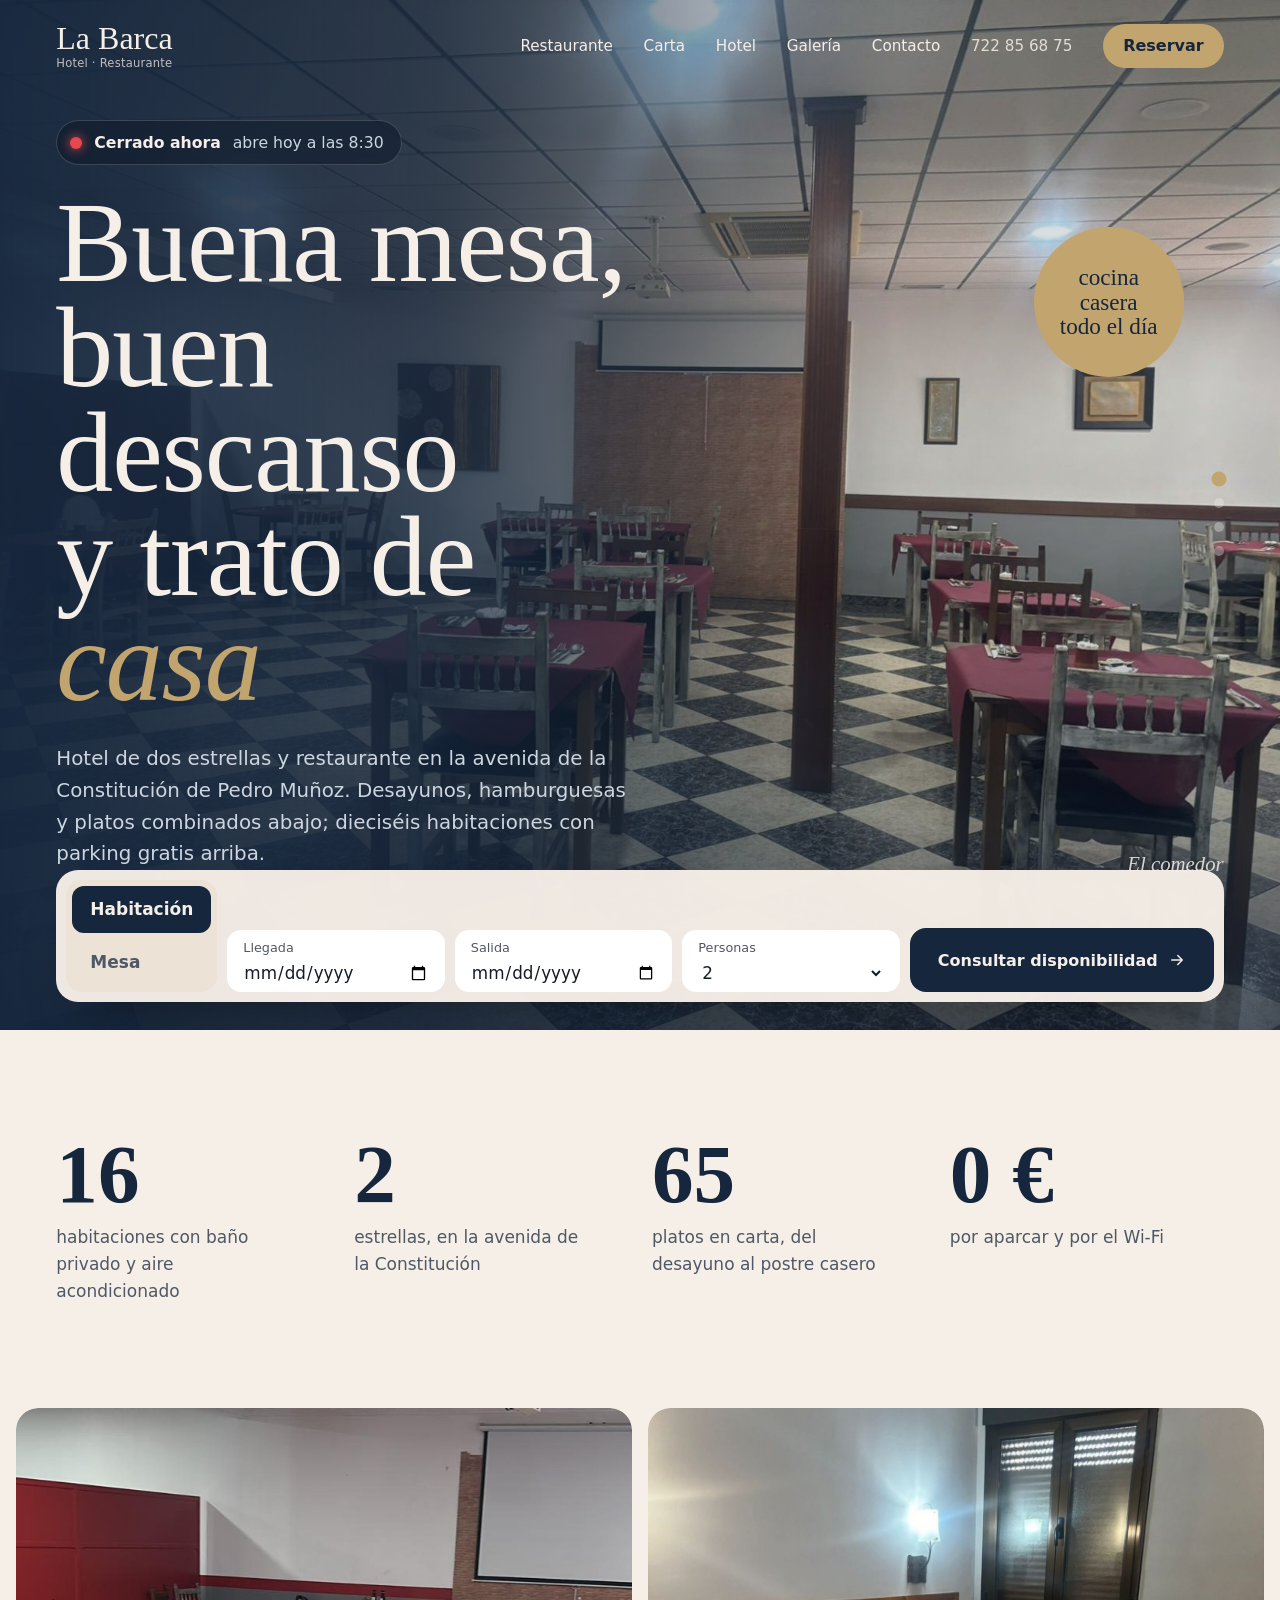
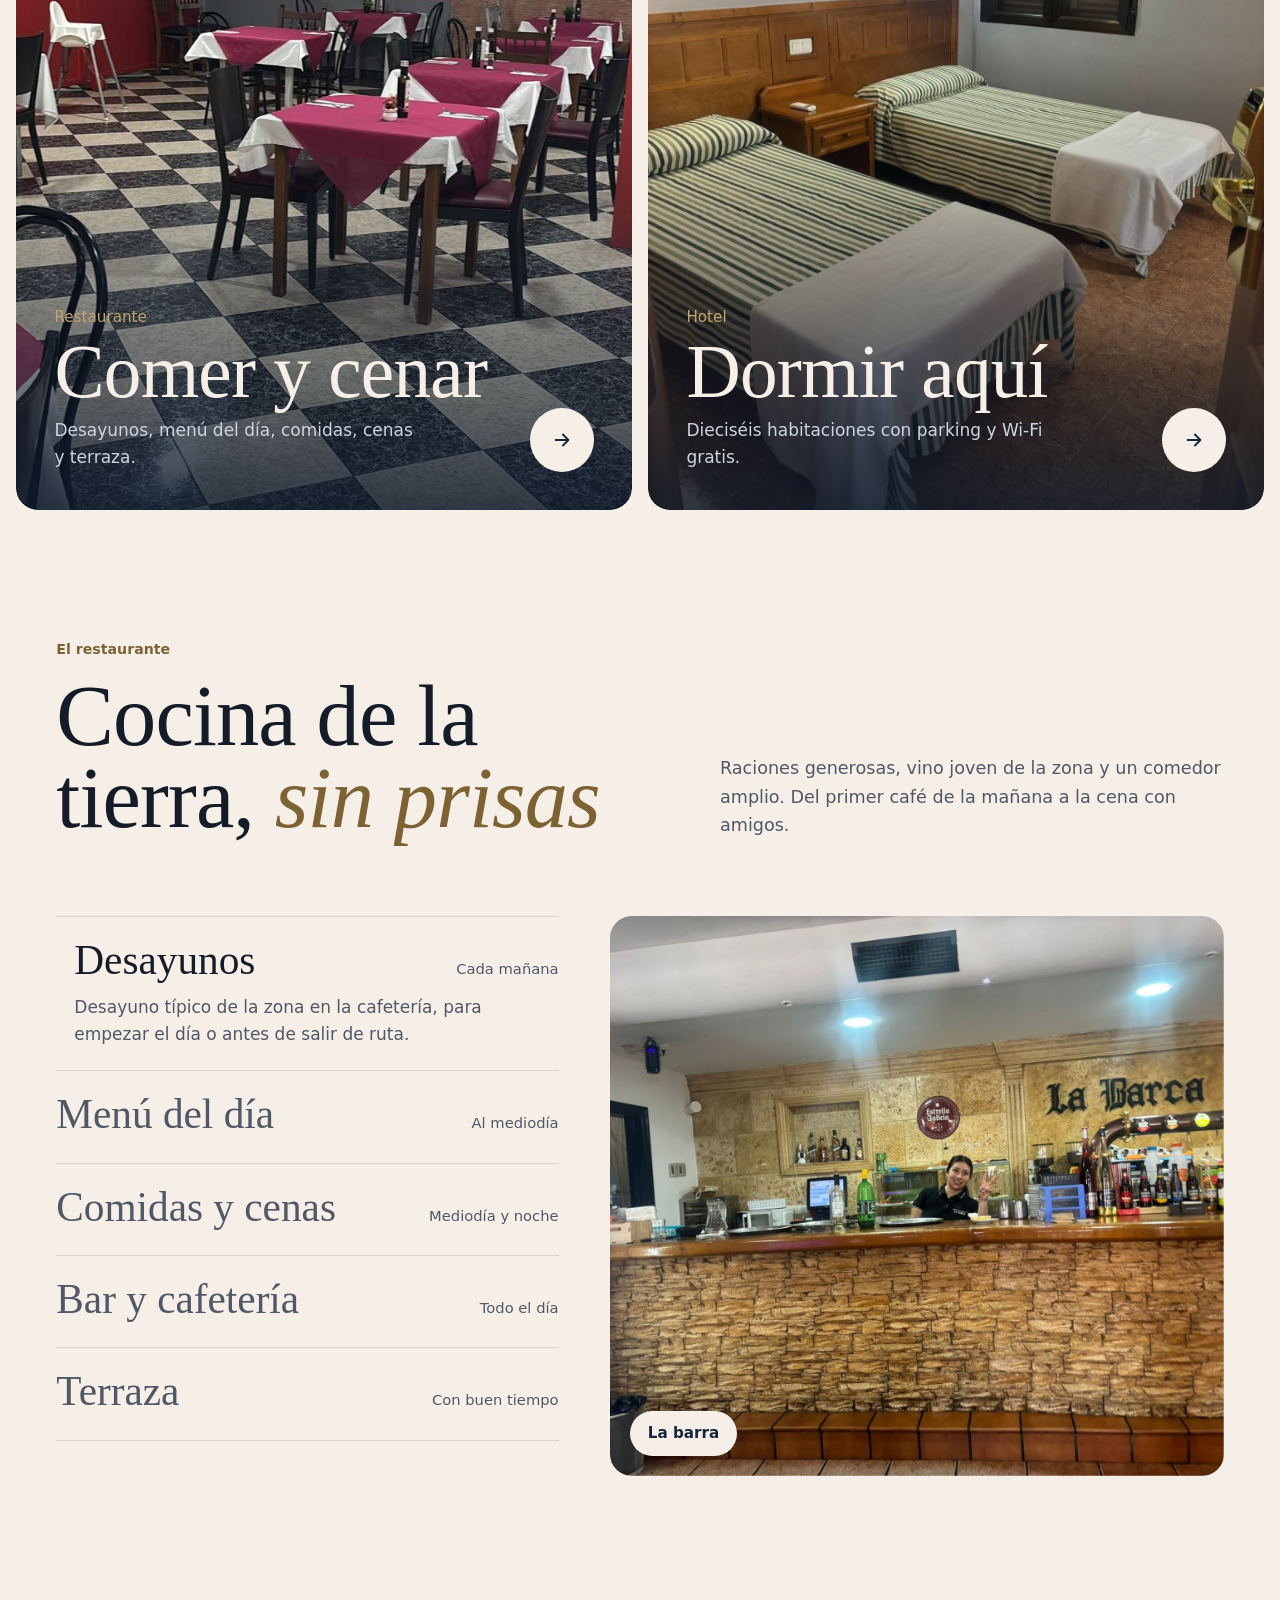
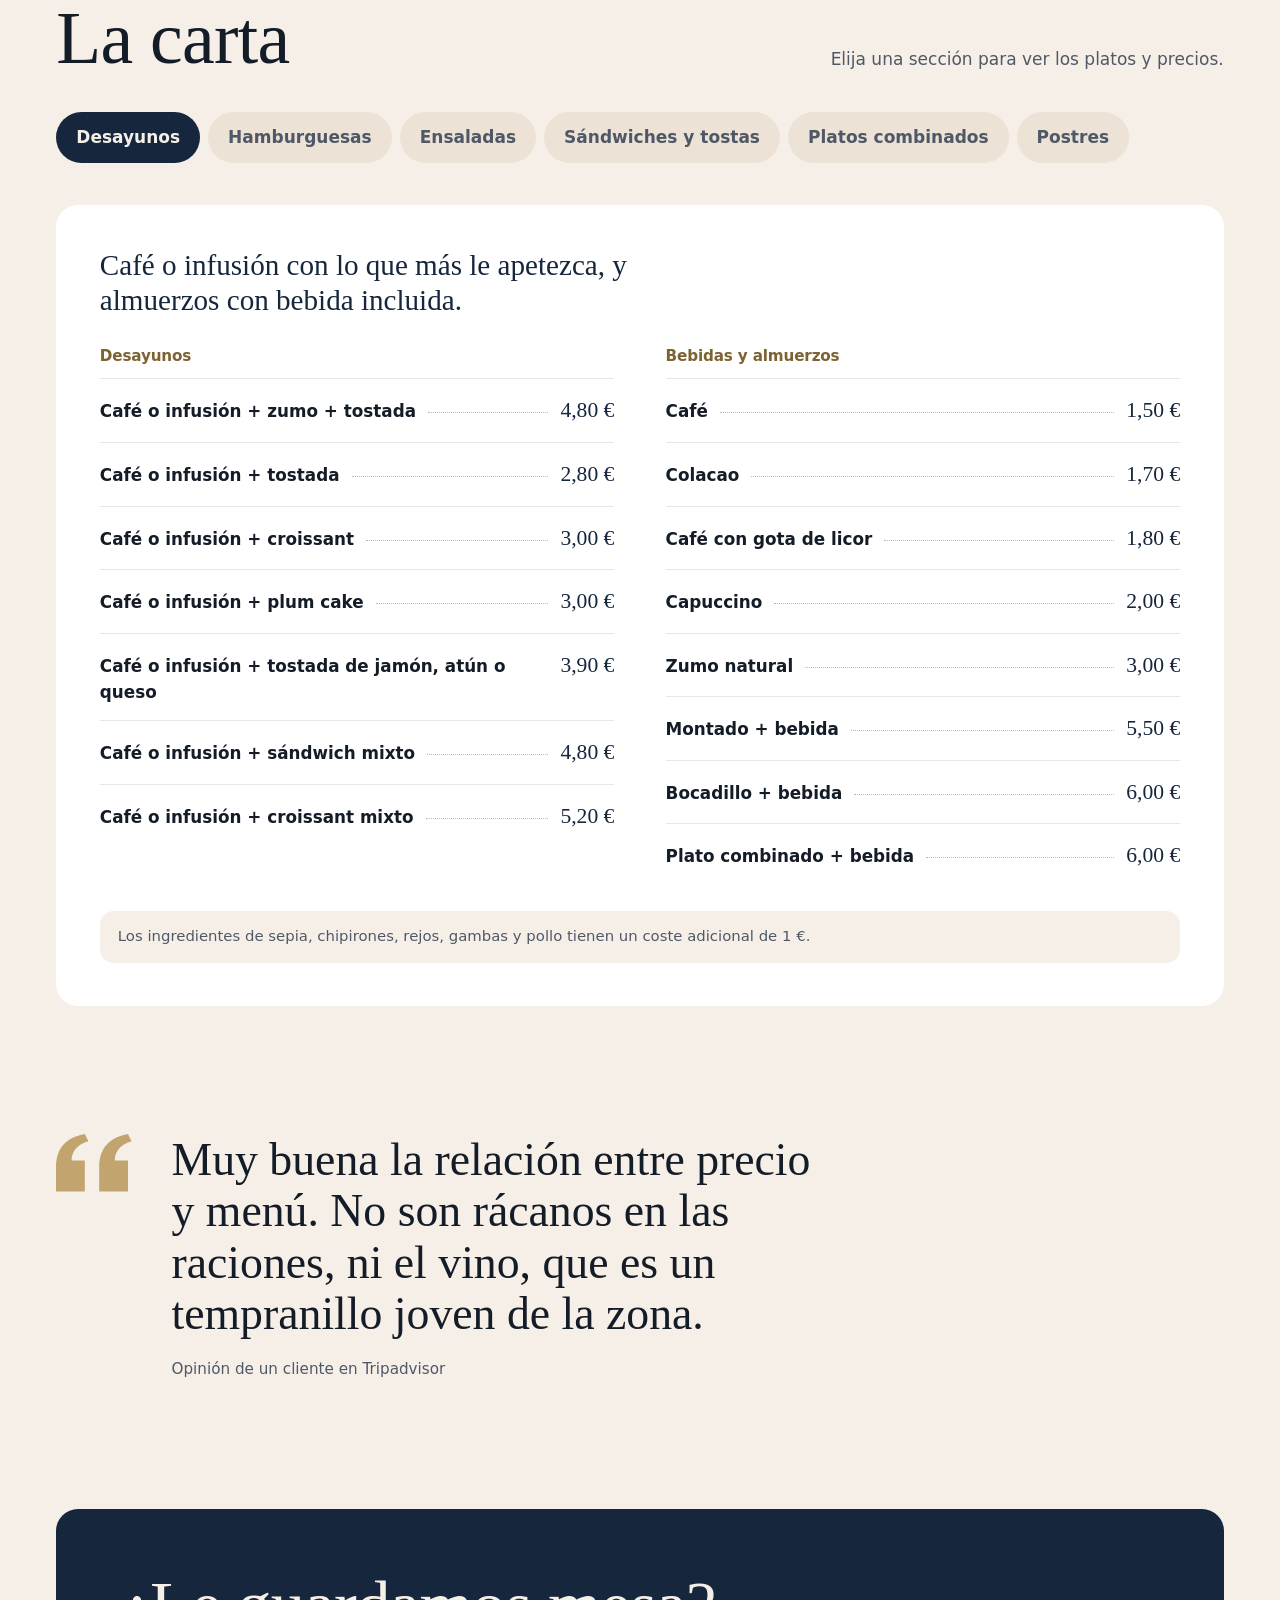
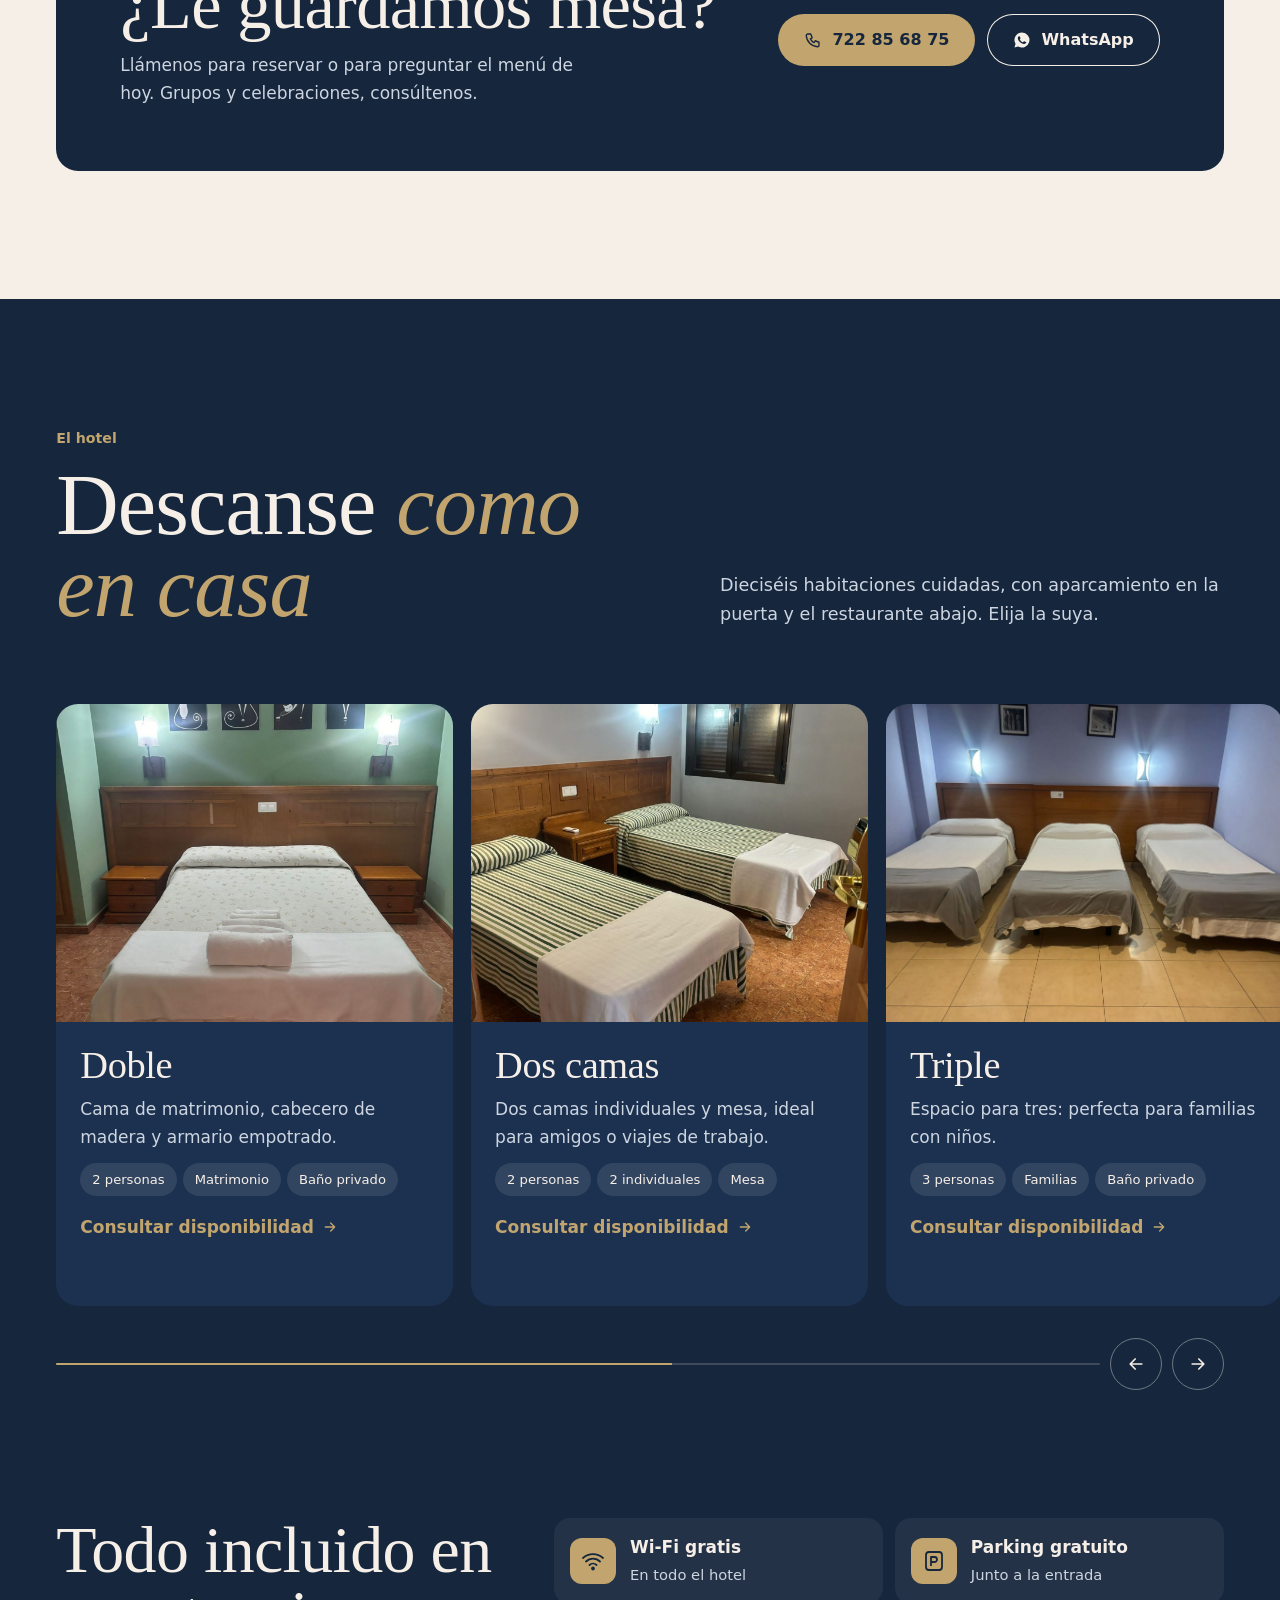
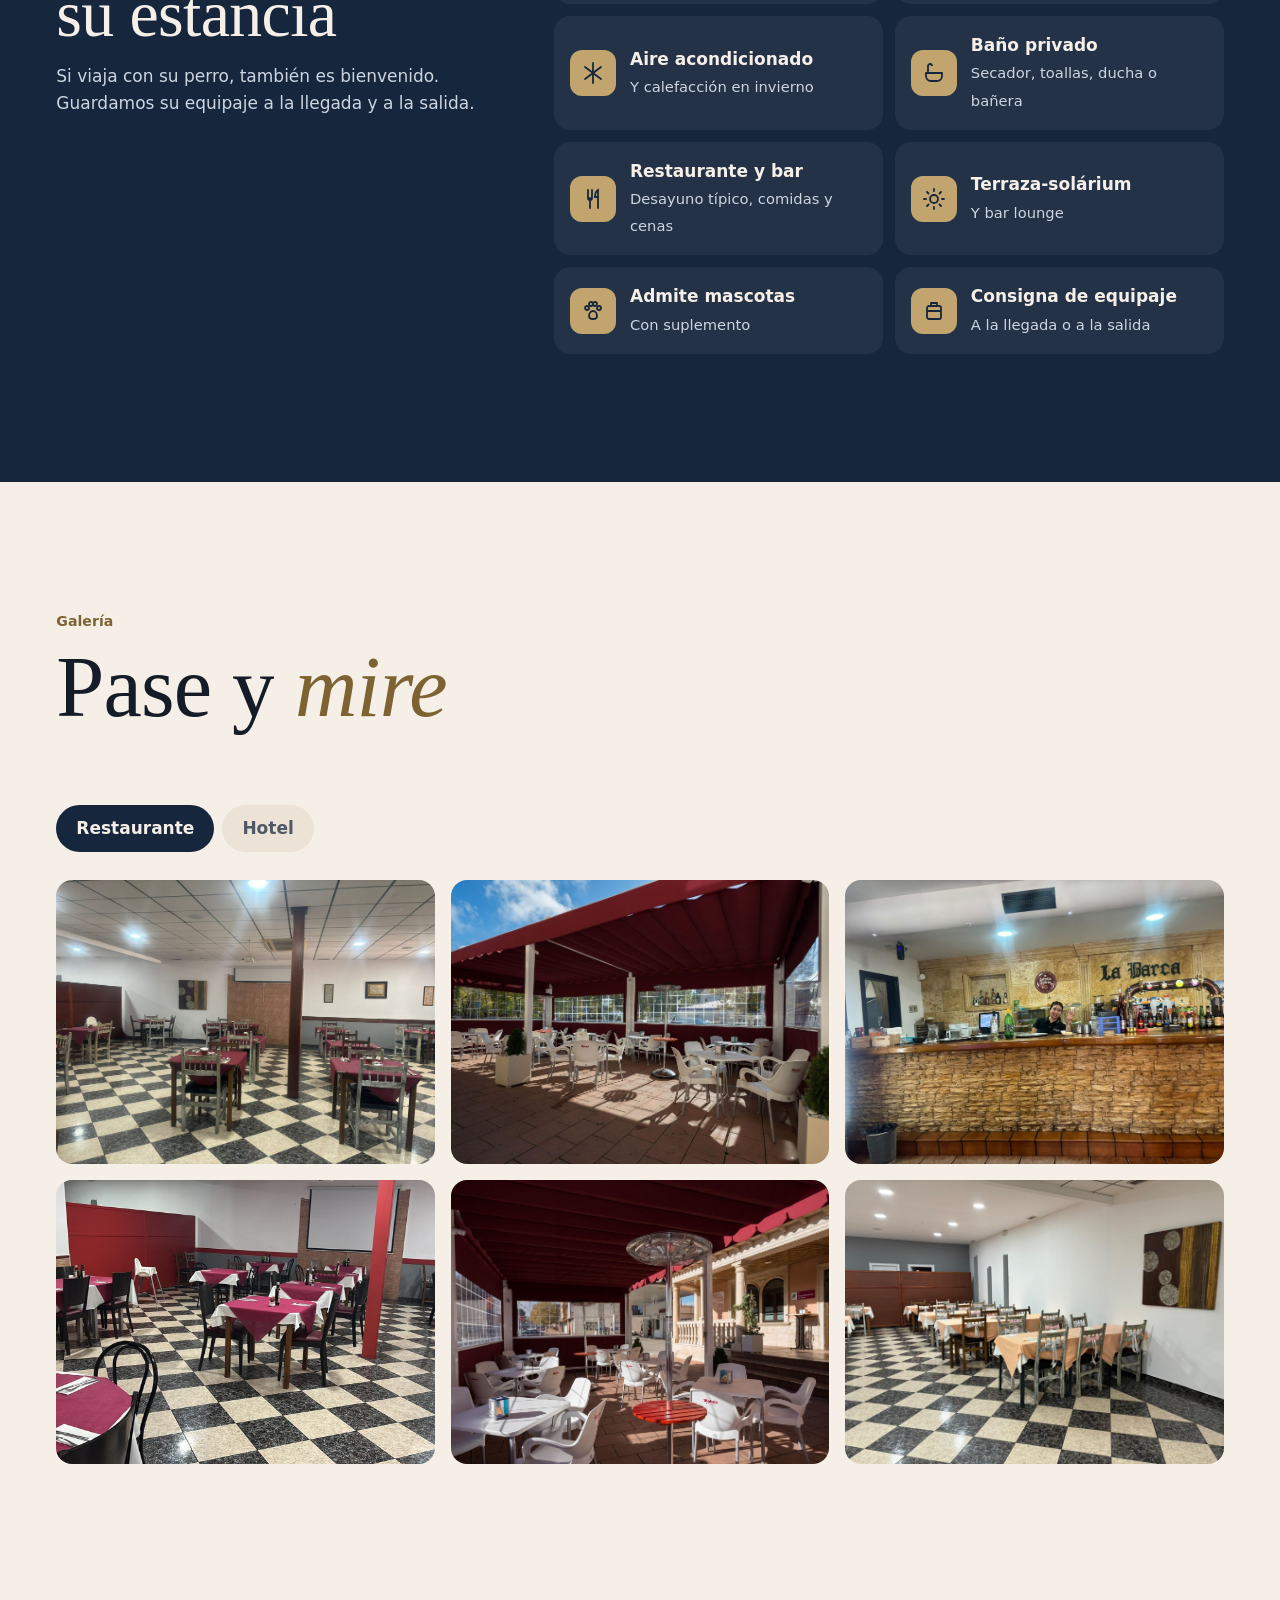
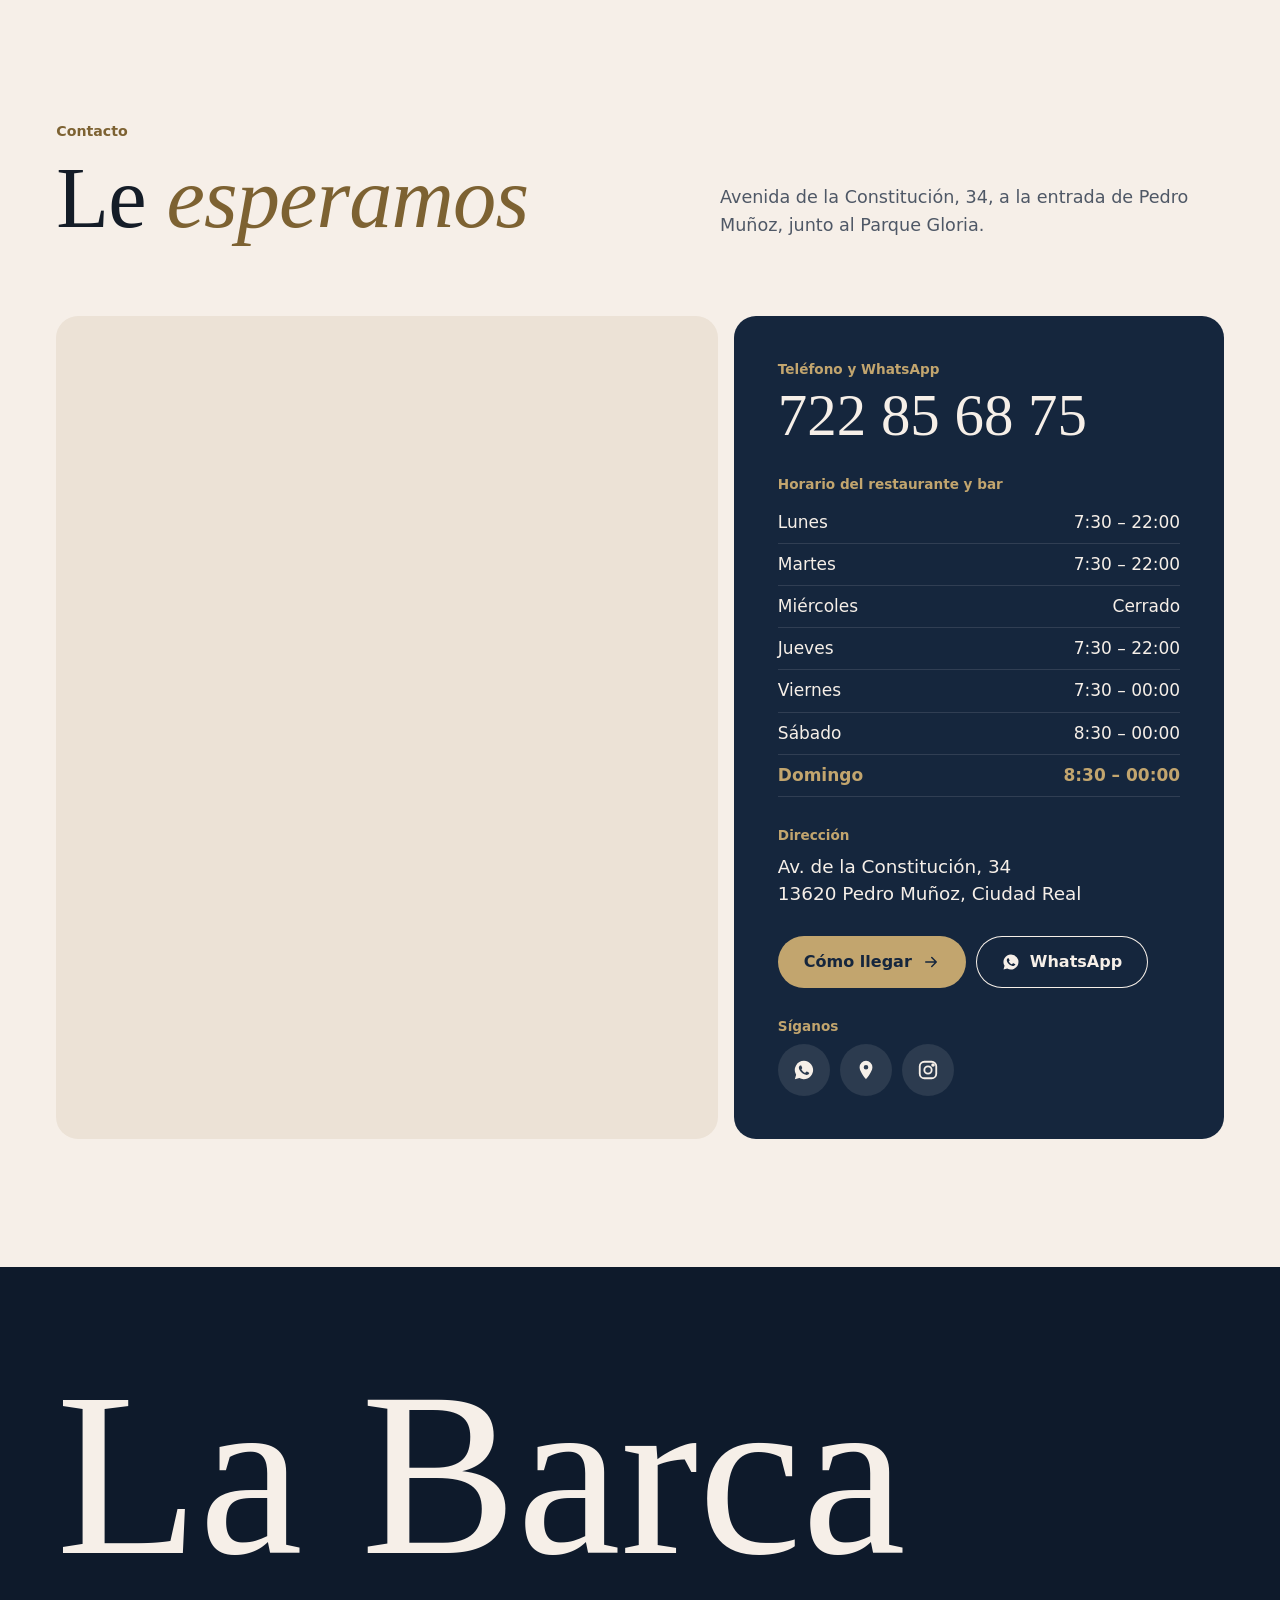
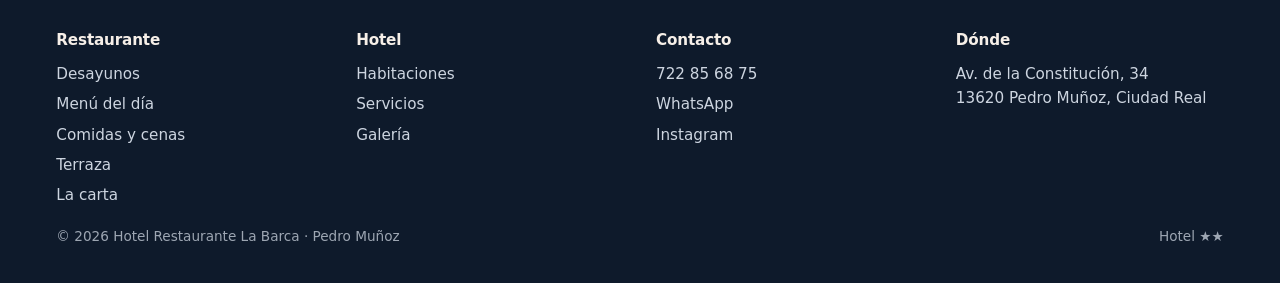
==== index.html @ b8b72cbe "Hotel de dos estrellas Co-Authored-By: Claude Opus 5.5 <noreply@anthropic.com>" ====
<!doctype html>
<html lang="es">
<head>
<meta charset="utf-8">
<meta http-equiv="Content-Security-Policy" content="default-src 'none'; script-src 'sha256-GpmGXnRBhgHP/FflWWp5CrtzCqal3IR1aZG9fvWeKHA='; style-src 'self' 'unsafe-inline' https://fonts.googleapis.com; font-src https://fonts.gstatic.com; img-src 'self' data:; frame-src https://maps.google.com https://www.google.com; connect-src 'none'; manifest-src 'self'; base-uri 'none'; form-action 'none'; object-src 'none'; upgrade-insecure-requests">
<meta name="referrer" content="strict-origin-when-cross-origin">
<meta name="viewport" content="width=device-width, initial-scale=1">
<title>Hotel Restaurante La Barca · Pedro Muñoz</title>
<meta name="description" content="Hotel de dos estrellas y restaurante en Pedro Muñoz (Ciudad Real). Desayunos, hamburguesas, ensaladas, tostas, platos combinados, postres caseros y dieciséis habitaciones con parking gratuito.">
<meta name="theme-color" content="#15263d">
<link rel="preconnect" href="https://fonts.googleapis.com">
<link rel="preconnect" href="https://fonts.gstatic.com" crossorigin>
<link href="https://fonts.googleapis.com/css2?family=Instrument+Serif:ital@0;1&family=Inter:wght@400;500;600&family=UnifrakturMaguntia&display=swap" rel="stylesheet">
<style>
/* ===================================================================
   LA BARCA · Hotel Restaurante
   Azul noche, dorado viejo y arena. Serif editorial + Inter.
   =================================================================== */
:root {
  --lagoon: #15263d;
  --lagoon-2: #1c3150;
  --lagoon-3: #284469;
  --deep: #0e1a2b;
  --flamingo: #c2a56e;
  --flamingo-d: #ad8f57;
  --rose-ink: #7d6232;
  --sand: #f6efe8;
  --sand-2: #ece2d6;
  --ink: #141c27;
  --soft: #4f5866;
  --mist: #cdd5e0;
  --serif: "Instrument Serif", Georgia, serif;
  --sans: "Inter", system-ui, sans-serif;
  --goth: "UnifrakturMaguntia", serif;
  --m: clamp(18px, 4.4vw, 72px);
  --gap: clamp(96px, 10vw, 150px);
  --r: 22px;
  --ease: cubic-bezier(0.23, 1, 0.32, 1);
  --ease-io: cubic-bezier(0.77, 0, 0.175, 1);
}
*, *::before, *::after { box-sizing: border-box; }
html { -webkit-text-size-adjust: 100%; scroll-behavior: smooth; }
@media (prefers-reduced-motion: reduce) { html { scroll-behavior: auto; } }
body { margin: 0; background: var(--sand); color: var(--ink); font-family: var(--sans); font-size: clamp(1rem, .96rem + .2vw, 1.0625rem); line-height: 1.6; -webkit-font-smoothing: antialiased; overflow-x: hidden; }
img, iframe, svg { display: block; max-width: 100%; }
a { color: inherit; }
p { margin: 0; }
h1, h2, h3, h4 { margin: 0; font-weight: 400; font-family: var(--serif); letter-spacing: -.01em; }
button { font: inherit; }
:focus-visible { outline: 2px solid var(--flamingo-d); outline-offset: 3px; }
::selection { background: var(--flamingo); color: var(--lagoon); }
.w { padding-inline: var(--m); max-width: 1440px; margin-inline: auto; }
.sr { position: absolute; width: 1px; height: 1px; overflow: hidden; clip: rect(0 0 0 0); white-space: nowrap; }

/* botones */
.btn { display: inline-flex; align-items: center; justify-content: center; gap: 10px; min-height: 52px; padding: 0 26px; border-radius: 999px; border: 0; background: var(--flamingo); color: var(--lagoon); font-weight: 600; font-size: 1rem; text-decoration: none; cursor: pointer; transition: transform 160ms var(--ease), background-color 220ms ease, color 220ms ease, box-shadow 220ms ease; }
.btn:active { transform: scale(.97); }
.btn svg { width: 18px; height: 18px; transition: transform 300ms var(--ease); }
.btn--dark { background: var(--lagoon); color: var(--sand); }
.btn--ghost { background: transparent; color: inherit; box-shadow: inset 0 0 0 1px currentColor; }
@media (hover: hover) and (pointer: fine) {
  .btn:hover { background: var(--flamingo-d); }
  .btn:hover svg { transform: translateX(3px); }
  .btn--dark:hover { background: var(--lagoon-3); }
  .btn--ghost:hover { background: rgba(255,255,255,.1); }
  .light .btn--ghost:hover { background: rgba(21,38,61,.06); }
}

/* ---------- cabecera ---------- */
.bar { position: fixed; inset: 0 0 auto 0; z-index: 50; color: var(--sand); transition: background-color 400ms ease, padding 400ms var(--ease), box-shadow 400ms ease; padding-block: 22px; }
.bar .w { display: flex; align-items: center; justify-content: space-between; gap: 20px; max-width: none; }
.bar.solid { background: rgba(21,38,61,.93); -webkit-backdrop-filter: blur(14px); backdrop-filter: blur(14px); padding-block: 12px; }
.logo { display: flex; flex-direction: column; text-decoration: none; line-height: 1; }
.logo b { font-family: var(--goth); font-weight: 400; font-size: 2rem; }
.logo span { font-size: .72rem; letter-spacing: .02em; opacity: .75; margin-top: 4px; }
.nav { display: flex; align-items: center; gap: clamp(18px, 2.4vw, 36px); font-size: .95rem; }
.nav a:not(.btn) { text-decoration: none; position: relative; padding-block: 6px; }
.nav a:not(.btn)::after { content: ""; position: absolute; left: 0; right: 0; bottom: 0; height: 1px; background: currentColor; transform: scaleX(0); transform-origin: right; transition: transform 400ms var(--ease); }
@media (hover: hover) and (pointer: fine) { .nav a:not(.btn):hover::after { transform: scaleX(1); transform-origin: left; } }
.nav .tel { opacity: .85; }
.bar .btn { min-height: 44px; padding: 0 20px; }
.burger { display: none; width: 46px; height: 46px; border-radius: 50%; border: 0; background: rgba(255,255,255,.12); color: inherit; cursor: pointer; place-items: center; }
.burger svg { width: 20px; height: 20px; }

/* ---------- portada ---------- */
.hero { position: relative; min-height: 100svh; display: grid; grid-template-rows: 1fr auto; color: var(--sand); background: var(--lagoon); overflow: hidden; }
.slides { position: absolute; inset: 0; }
.slides img { position: absolute; inset: 0; width: 100%; height: 100%; object-fit: cover; opacity: 0; transform: scale(1.12); transition: opacity 1600ms ease, transform 9000ms linear; }
.slides img.on { opacity: 1; transform: scale(1); }
.hero::before { content: ""; position: absolute; inset: 0; z-index: 1; background: linear-gradient(90deg, rgba(21,38,61,.96) 0%, rgba(21,38,61,.78) 34%, rgba(21,38,61,.15) 70%), linear-gradient(0deg, rgba(14,26,43,.7), transparent 40%); }
.hero__in { position: relative; z-index: 2; align-self: center; padding-top: 120px; width: 100%; }
.hero h1 { font-size: clamp(3.4rem, 1.2rem + 7.4vw, 9.6rem); line-height: .92; max-width: 11ch; }
.hero h1 .ln { display: block; overflow: hidden; padding-bottom: .08em; margin-bottom: -.08em; }
.hero h1 .ln > span { display: block; }
.hero h1 em { color: var(--flamingo); }
.hero__sub { margin-top: 28px; max-width: 46ch; color: var(--mist); font-size: clamp(1.05rem, 1rem + .3vw, 1.25rem); }
.hero__dots { position: absolute; z-index: 2; right: var(--m); top: 50%; transform: translateY(-50%); display: grid; gap: 14px; }
.hero__dots button { width: 10px; height: 10px; border-radius: 50%; border: 0; padding: 0; background: rgba(246,239,232,.35); cursor: pointer; transition: transform 300ms var(--ease), background-color 300ms; }
.hero__dots button[aria-current="true"] { background: var(--flamingo); transform: scale(1.5); }
.hero__cap { position: absolute; z-index: 2; right: var(--m); bottom: 150px; font-family: var(--serif); font-style: italic; font-size: 1.3rem; color: var(--sand); opacity: .85; }
.badge { position: absolute; z-index: 3; right: calc(var(--m) + 40px); top: 22%; width: 150px; height: 150px; border-radius: 50%; background: var(--flamingo); color: var(--lagoon); display: grid; place-items: center; text-align: center; font-family: var(--serif); font-size: 1.45rem; line-height: 1.05; animation: spinslow 30s linear infinite; }
.badge span { animation: spinslow 30s linear infinite reverse; display: block; }
@keyframes spinslow { to { transform: rotate(360deg); } }

/* reserva rápida */
.quick { position: relative; z-index: 3; margin: 0 var(--m) 28px; background: rgba(246,239,232,.97); color: var(--ink); border-radius: var(--r); padding: 10px; display: grid; grid-template-columns: auto 1fr; gap: 10px; align-items: stretch; box-shadow: 0 30px 60px -30px rgba(0,0,0,.45); }
.quick__tabs { display: flex; flex-direction: column; gap: 6px; background: var(--sand-2); border-radius: 16px; padding: 6px; }
.quick__tabs button { border: 0; background: transparent; border-radius: 12px; padding: 10px 18px; cursor: pointer; font-weight: 600; color: var(--soft); text-align: left; transition: background-color 220ms, color 220ms; }
.quick__tabs button[aria-selected="true"] { background: var(--lagoon); color: var(--sand); }
.quick form { display: grid; grid-template-columns: repeat(3, 1fr) auto; gap: 10px; align-items: end; }
.quick form[hidden] { display: none; }
.quick label { display: grid; gap: 4px; padding: 8px 16px; border-radius: 14px; background: #fff; font-size: .8rem; color: var(--soft); font-weight: 500; }
.quick input, .quick select { border: 0; padding: 0; font: 500 1.05rem var(--sans); color: var(--ink); background: transparent; outline: none; min-width: 0; }
.quick .btn { min-height: 64px; border-radius: 16px; background: var(--lagoon); color: var(--sand); padding: 0 28px; }
@media (hover: hover) and (pointer: fine) { .quick .btn:hover { background: var(--lagoon-3); } }

/* ---------- aviso abierto / cerrado ---------- */
.status { display: inline-flex; align-items: center; gap: 12px; margin-bottom: 26px; padding: 10px 18px 10px 14px; border-radius: 999px; background: rgba(14,26,43,.55); -webkit-backdrop-filter: blur(10px); backdrop-filter: blur(10px); box-shadow: inset 0 0 0 1px rgba(246,239,232,.18); color: var(--sand); font-weight: 500; font-size: .98rem; text-decoration: none; transition: background-color 220ms ease; }
.status b { font-weight: 600; }
.status span.when { color: var(--mist); }
.light-dot { position: relative; width: 12px; height: 12px; border-radius: 50%; background: #9aa3ad; flex: none; }
.light-dot::after { content: ""; position: absolute; inset: -5px; border-radius: 50%; background: currentColor; opacity: 0; }
.status.open .light-dot { background: #2fbf71; color: #2fbf71; box-shadow: 0 0 10px 2px rgba(47,191,113,.65); }
.status.closed .light-dot { background: #e5484d; color: #e5484d; box-shadow: 0 0 10px 2px rgba(229,72,77,.6); }
.status.unknown .light-dot { background: #e2a336; color: #e2a336; box-shadow: 0 0 10px 2px rgba(226,163,54,.55); }
@media (prefers-reduced-motion: no-preference) { .status .light-dot::after { animation: ping 1.8s cubic-bezier(0,0,.2,1) infinite; } }
@keyframes ping { 0% { transform: scale(.6); opacity: .55; } 80%, 100% { transform: scale(1.9); opacity: 0; } }
@media (hover: hover) and (pointer: fine) { .status:hover { background: rgba(14,26,43,.75); } }
.hours { width: 100%; border-collapse: collapse; font-variant-numeric: tabular-nums; }
.hours th, .hours td { padding: 7px 0; text-align: left; font-weight: 400; border-bottom: 1px solid rgba(246,239,232,.12); }
.hours td { text-align: right; }
.hours tr.today th, .hours tr.today td { color: var(--flamingo); font-weight: 600; }

/* ---------- cifras ---------- */
.nums { padding-block: clamp(70px, 8vw, 110px); }
.nums .w { display: grid; grid-template-columns: repeat(4, 1fr); gap: 24px; }
.num b { display: block; font-family: var(--serif); font-size: clamp(3.4rem, 2rem + 4vw, 6rem); line-height: 1; color: var(--lagoon); }
.num span { display: block; margin-top: 8px; color: var(--soft); max-width: 22ch; }

/* ---------- dos puertas ---------- */
.doors { display: grid; grid-template-columns: 1fr 1fr; gap: 16px; padding-inline: 16px; }
.door { position: relative; min-height: 78vh; border-radius: var(--r); overflow: hidden; color: var(--sand); text-decoration: none; display: flex; align-items: flex-end; isolation: isolate; }
.door img { position: absolute; inset: 0; width: 100%; height: 100%; object-fit: cover; z-index: -2; transition: transform 1400ms var(--ease); }
.door::after { content: ""; position: absolute; inset: 0; z-index: -1; background: linear-gradient(0deg, rgba(14,26,43,.85), rgba(14,26,43,0) 60%); }
.door__txt { padding: clamp(24px, 3vw, 48px); width: 100%; display: flex; justify-content: space-between; align-items: end; gap: 20px; }
.door small { color: var(--flamingo); font-size: .95rem; font-weight: 500; }
.door h2 { font-size: clamp(3rem, 1.5rem + 4vw, 6rem); line-height: .95; margin-top: 6px; }
.door p { margin-top: 10px; color: var(--mist); max-width: 34ch; }
.door__go { flex: none; width: 64px; height: 64px; border-radius: 50%; background: var(--sand); color: var(--lagoon); display: grid; place-items: center; transition: transform 500ms var(--ease), background-color 300ms; }
.door__go svg { width: 22px; height: 22px; }
@media (hover: hover) and (pointer: fine) { .door:hover img { transform: scale(1.06); } .door:hover .door__go { transform: rotate(-45deg); background: var(--flamingo); } }

/* ---------- títulos de sección ---------- */
.head { display: grid; grid-template-columns: 1.1fr .9fr; gap: 48px; align-items: end; margin-bottom: clamp(48px, 6vw, 80px); }
.head small { display: block; color: var(--rose-ink); font-weight: 600; margin-bottom: 14px; }
.head h2 { font-size: clamp(3rem, 1.4rem + 5vw, 6.6rem); line-height: .95; }
.head h2 em { color: var(--rose-ink); }
.head p { color: var(--soft); max-width: 46ch; font-size: 1.1rem; }
.dark { background: var(--lagoon); color: var(--sand); }
.dark .head small, .dark .head h2 em { color: var(--flamingo); }
.dark .head p { color: var(--mist); }

/* ---------- RESTAURANTE ---------- */
.rest { padding-block: var(--gap); }
.svc-tabs { display: grid; grid-template-columns: .9fr 1.1fr; gap: clamp(28px, 4vw, 72px); align-items: stretch; }
.svc-list { display: grid; align-content: start; }
.svc-list button { all: unset; box-sizing: border-box; cursor: pointer; display: grid; grid-template-columns: 1fr auto; align-items: baseline; gap: 4px 20px; padding: 22px 0; border-top: 1px solid rgba(19,35,34,.14); transition: padding-left 400ms var(--ease); }
.svc-list button:last-child { border-bottom: 1px solid rgba(19,35,34,.14); }
.svc-list b { font-family: var(--serif); font-weight: 400; font-size: clamp(1.9rem, 1.3rem + 1.6vw, 2.9rem); line-height: 1.05; color: var(--soft); transition: color 300ms; }
.svc-list span { font-size: .92rem; color: var(--soft); }
.svc-list p { grid-column: 1 / -1; color: var(--soft); max-width: 44ch; max-height: 0; overflow: hidden; opacity: 0; transition: max-height 500ms var(--ease), opacity 400ms ease, margin 400ms var(--ease); }
.svc-list button[aria-selected="true"] { padding-left: 18px; }
.svc-list button[aria-selected="true"] b { color: var(--ink); }
.svc-list button[aria-selected="true"] p { max-height: 120px; opacity: 1; margin-top: 8px; }
.svc-list button:focus-visible { outline: 2px solid var(--flamingo-d); outline-offset: 4px; }
@media (hover: hover) and (pointer: fine) { .svc-list button:hover b { color: var(--ink); } }
.svc-view { position: relative; border-radius: var(--r); overflow: hidden; min-height: 560px; background: var(--sand-2); }
.svc-view img { position: absolute; inset: 0; width: 100%; height: 100%; object-fit: cover; clip-path: inset(0 0 0 100%); transform: scale(1.08); transition: clip-path 900ms var(--ease-io), transform 1400ms var(--ease); }
.svc-view img.on { clip-path: inset(0 0 0 0); transform: scale(1); z-index: 1; }
.svc-view img.was { clip-path: inset(0 0 0 0); z-index: 0; }
.svc-view .tag { position: absolute; left: 20px; bottom: 20px; z-index: 2; background: var(--sand); color: var(--lagoon); border-radius: 999px; padding: 10px 18px; font-weight: 600; font-size: .95rem; }

.quote { margin-top: var(--gap); display: grid; grid-template-columns: auto 1fr; gap: clamp(20px, 3vw, 48px); align-items: start; }
.quote svg { width: clamp(56px, 6vw, 88px); color: var(--flamingo); }
.quote blockquote { margin: 0; font-family: var(--serif); font-size: clamp(1.8rem, 1.1rem + 2.2vw, 3.4rem); line-height: 1.12; max-width: 28ch; }
.quote cite { display: block; margin-top: 18px; font-family: var(--sans); font-style: normal; color: var(--soft); font-size: .95rem; }

.rest-cta { margin-top: var(--gap); background: var(--lagoon); color: var(--sand); border-radius: var(--r); padding: clamp(32px, 5vw, 72px); display: grid; grid-template-columns: 1.2fr .8fr; gap: 32px; align-items: center; overflow: hidden; position: relative; }
.rest-cta h3 { font-size: clamp(2.6rem, 1.4rem + 3.6vw, 5.2rem); line-height: .95; }
.rest-cta p { margin-top: 14px; max-width: 42ch; color: var(--mist); }
.rest-cta .btns { display: flex; flex-wrap: wrap; gap: 12px; justify-content: flex-end; }

/* ---------- la carta ---------- */
.menu { margin-top: var(--gap); }
.menu__head { display: flex; justify-content: space-between; align-items: end; gap: 24px; flex-wrap: wrap; margin-bottom: 26px; }
.menu__head h3 { font-size: clamp(2.8rem, 1.4rem + 4vw, 5.6rem); line-height: .95; }
.menu__head p { color: var(--soft); }
.mtabs { display: flex; gap: 8px; flex-wrap: wrap; margin-bottom: 30px; position: sticky; top: 64px; z-index: 5; background: var(--sand); padding-block: 12px; }
.mtabs button { border: 0; border-radius: 999px; padding: 12px 20px; background: var(--sand-2); color: var(--soft); font-weight: 600; cursor: pointer; transition: background-color 220ms, color 220ms, transform 160ms var(--ease); }
.mtabs button:active { transform: scale(.96); }
.mtabs button[aria-selected="true"] { background: var(--lagoon); color: var(--sand); }
@media (hover: hover) and (pointer: fine) { .mtabs button[aria-selected="false"]:hover { background: var(--flamingo); color: var(--lagoon); } }
.mpanel { background: #fff; border-radius: var(--r); padding: clamp(24px, 3.4vw, 52px); }
.mintro { font-family: var(--serif); font-size: clamp(1.4rem, 1.1rem + .9vw, 2rem); line-height: 1.2; color: var(--lagoon); max-width: 40ch; margin-bottom: 26px; }
.mgrid { display: grid; grid-template-columns: 1fr 1fr; gap: clamp(28px, 4vw, 72px); align-items: start; }
.mgrp h4 { font-family: var(--sans); font-weight: 600; font-size: .95rem; color: var(--rose-ink); margin-bottom: 10px; }
.mgrp ul { list-style: none; margin: 0; padding: 0; }
.mi { padding: 14px 0; border-top: 1px solid rgba(20,28,39,.1); }
.mi__l { display: flex; align-items: baseline; gap: 12px; }
.mi__n { flex: 1; display: flex; align-items: baseline; gap: 12px; font-weight: 600; font-size: 1.05rem; }
.mi__n::after { content: ""; flex: 1; border-bottom: 1px dotted rgba(20,28,39,.3); transform: translateY(-4px); }
.mi__p { font-family: var(--serif); font-size: 1.35rem; color: var(--lagoon); white-space: nowrap; }
.mi p { margin-top: 3px; color: var(--soft); font-size: .93rem; max-width: 52ch; }
.mnote { margin-top: 24px; padding: 14px 18px; border-radius: 14px; background: var(--sand); color: var(--soft); font-size: .93rem; }
@media (prefers-reduced-motion: no-preference) {
  .js .mpanel.show .mi { animation: miIn 520ms var(--ease) both; animation-delay: calc(var(--d, 0) * 28ms); }
  @keyframes miIn { from { opacity: 0; transform: translateY(10px); } }
}
@media (max-width: 760px) {
  .mgrid { grid-template-columns: 1fr; }
  .mtabs { flex-wrap: nowrap; overflow-x: auto; margin-inline: calc(var(--m) * -1); padding-inline: var(--m); scrollbar-width: none; top: 70px; }
  .mtabs button { flex: none; }
}

/* ---------- HOTEL ---------- */
.hotel { padding-block: var(--gap); }
.rooms { position: relative; }
.rooms__track { display: flex; gap: 18px; overflow-x: auto; scroll-snap-type: x mandatory; scrollbar-width: none; padding-inline: var(--m); scroll-padding-inline: var(--m); padding-bottom: 6px; cursor: grab; }
.rooms__track::-webkit-scrollbar { display: none; }
.rooms__track.drag { cursor: grabbing; scroll-snap-type: none; }
.room { flex: 0 0 clamp(290px, 31vw, 450px); scroll-snap-align: start; background: var(--lagoon-2); border-radius: var(--r); overflow: hidden; display: flex; flex-direction: column; transition: transform 500ms var(--ease); }
.room__pic { aspect-ratio: 4/3.2; overflow: hidden; }
.room__pic img { width: 100%; height: 100%; object-fit: cover; pointer-events: none; transition: transform 1200ms var(--ease); }
@media (hover: hover) and (pointer: fine) { .room:hover { transform: translateY(-6px); } .room:hover .room__pic img { transform: scale(1.06); } }
.room__txt { padding: 24px 24px 26px; display: grid; gap: 12px; flex: 1; align-content: start; }
.room__txt h3 { font-size: 2.4rem; line-height: 1; }
.room__txt p { color: var(--mist); }
.chips { display: flex; flex-wrap: wrap; gap: 6px; }
.chips span { font-size: .82rem; padding: 6px 12px; border-radius: 999px; background: rgba(246,239,232,.1); color: var(--sand); }
.room__txt a { margin-top: 6px; justify-self: start; color: var(--flamingo); font-weight: 600; text-decoration: none; display: inline-flex; gap: 8px; align-items: center; }
.room__txt a svg { width: 16px; height: 16px; transition: transform 300ms var(--ease); }
@media (hover: hover) and (pointer: fine) { .room__txt a:hover svg { transform: translateX(4px); } }
.rooms__nav { display: flex; gap: 10px; justify-content: space-between; align-items: center; margin-top: 26px; }
.rooms__bar { flex: 1; height: 2px; background: rgba(246,239,232,.18); border-radius: 2px; overflow: hidden; }
.rooms__bar i { display: block; height: 100%; width: 30%; background: var(--flamingo); transform-origin: left; transition: transform 200ms linear; }
.rooms__nav button { width: 52px; height: 52px; border-radius: 50%; border: 1px solid rgba(246,239,232,.4); background: transparent; color: var(--sand); cursor: pointer; display: grid; place-items: center; transition: background-color 220ms, color 220ms, transform 160ms var(--ease); }
.rooms__nav button:active { transform: scale(.94); }
.rooms__nav svg { width: 20px; height: 20px; }
@media (hover: hover) and (pointer: fine) { .rooms__nav button:hover { background: var(--sand); color: var(--lagoon); } }

.amen { margin-top: var(--gap); display: grid; grid-template-columns: .8fr 1.2fr; gap: clamp(28px, 4vw, 72px); align-items: start; }
.amen h3 { font-size: clamp(2.6rem, 1.4rem + 3.4vw, 4.8rem); line-height: .98; }
.amen > div > p { margin-top: 16px; color: var(--mist); max-width: 40ch; }
.amen ul { list-style: none; margin: 0; padding: 0; display: grid; grid-template-columns: repeat(2, 1fr); gap: 12px; }
.amen li { display: grid; grid-template-columns: 46px 1fr; gap: 14px; align-items: center; padding: 16px; border-radius: 16px; background: rgba(246,239,232,.06); transition: background-color 300ms; }
@media (hover: hover) and (pointer: fine) { .amen li:hover { background: rgba(246,239,232,.12); } }
.amen li svg { width: 46px; height: 46px; padding: 11px; border-radius: 12px; background: var(--flamingo); color: var(--lagoon); }
.amen li b { display: block; font-weight: 600; }
.amen li span { color: var(--mist); font-size: .92rem; }

/* ---------- galería ---------- */
.gallery { padding-block: var(--gap); }
.filters { display: flex; flex-wrap: wrap; gap: 8px; margin-bottom: 28px; }
.filters button { border: 0; border-radius: 999px; padding: 10px 20px; background: var(--sand-2); color: var(--soft); font-weight: 600; cursor: pointer; transition: background-color 220ms, color 220ms, transform 160ms var(--ease); }
.filters button:active { transform: scale(.96); }
.filters button[aria-pressed="true"] { background: var(--lagoon); color: var(--sand); }
.grid { display: grid; grid-template-columns: repeat(3, 1fr); gap: 16px; }
.grid figure { margin: 0; aspect-ratio: 4/3; border-radius: 16px; overflow: hidden; cursor: zoom-in; position: relative; transition: opacity 400ms ease, transform 500ms var(--ease); }
.grid figure.hide { display: none; }
.grid img { width: 100%; height: 100%; object-fit: cover; transition: transform 1000ms var(--ease); }
.grid figcaption { position: absolute; left: 12px; bottom: 12px; background: rgba(246,239,232,.92); color: var(--lagoon); border-radius: 999px; padding: 6px 14px; font-size: .85rem; font-weight: 600; opacity: 0; transform: translateY(8px); transition: opacity 300ms, transform 400ms var(--ease); }
@media (hover: hover) and (pointer: fine) { .grid figure:hover img { transform: scale(1.05); } .grid figure:hover figcaption { opacity: 1; transform: none; } }
.lb { position: fixed; inset: 0; z-index: 80; background: rgba(14,26,43,.95); display: grid; place-items: center; padding: 40px var(--m); opacity: 0; pointer-events: none; transition: opacity 300ms ease; }
.lb.on { opacity: 1; pointer-events: auto; }
.lb img { max-height: 82vh; max-width: 100%; border-radius: 12px; transform: scale(.94); transition: transform 400ms var(--ease); }
.lb.on img { transform: none; }
.lb p { color: var(--sand); margin-top: 14px; text-align: center; font-family: var(--serif); font-size: 1.4rem; }
.lb button { position: absolute; width: 52px; height: 52px; border-radius: 50%; border: 0; background: rgba(246,239,232,.12); color: var(--sand); cursor: pointer; display: grid; place-items: center; }
.lb button svg { width: 22px; height: 22px; }
.lb .x { top: 22px; right: 22px; } .lb .pv { left: 22px; top: 50%; } .lb .nx { right: 22px; top: 50%; }

/* ---------- contacto ---------- */
.contact { padding-block: var(--gap); }
.contact__grid { display: grid; grid-template-columns: 1.15fr .85fr; gap: 16px; }
.map { position: relative; min-height: 560px; border-radius: var(--r); overflow: hidden; background: var(--sand-2); }
.map iframe { position: absolute; inset: 0; width: 100%; height: 100%; border: 0; }
.card-info { background: var(--lagoon); color: var(--sand); border-radius: var(--r); padding: clamp(28px, 3.4vw, 48px); display: grid; gap: 28px; align-content: start; }
.card-info small { display: block; color: var(--flamingo); font-weight: 600; font-size: .85rem; margin-bottom: 6px; }
.card-info .tel { font-family: var(--serif); font-size: clamp(2.6rem, 1.6rem + 2.6vw, 4rem); line-height: 1; text-decoration: none; }
.card-info address { font-style: normal; font-size: 1.15rem; line-height: 1.5; }
.card-info .btns { display: flex; flex-wrap: wrap; gap: 10px; }
.social { display: flex; gap: 10px; flex-wrap: wrap; }
.social a { width: 52px; height: 52px; border-radius: 50%; background: rgba(246,239,232,.1); display: grid; place-items: center; transition: background-color 220ms, color 220ms, transform 160ms var(--ease); }
.social a[hidden] { display: none; }
.social a:active { transform: scale(.94); }
.social svg { width: 22px; height: 22px; }
@media (hover: hover) and (pointer: fine) { .social a:hover { background: var(--flamingo); color: var(--lagoon); } }

/* ---------- pie ---------- */
.foot { background: var(--deep); color: var(--mist); padding-block: clamp(70px, 8vw, 110px) 36px; overflow: hidden; }
.foot__big { font-family: var(--goth); color: var(--sand); font-size: clamp(5rem, 1rem + 17vw, 19rem); line-height: .9; white-space: nowrap; }
.foot__row { margin-top: 48px; display: grid; grid-template-columns: repeat(4, 1fr); gap: 32px; font-size: .95rem; }
.foot__row h4 { font-family: var(--sans); font-weight: 600; color: var(--sand); font-size: .95rem; margin-bottom: 10px; }
.foot__row ul { list-style: none; margin: 0; padding: 0; display: grid; gap: 6px; }
.foot__row a { text-decoration: none; }
@media (hover: hover) and (pointer: fine) { .foot__row a:hover { color: var(--flamingo); } }
.credits { margin-top: 40px; font-size: .82rem; opacity: .75; max-width: 110ch; }
.foot__end { margin-top: 18px; display: flex; flex-wrap: wrap; justify-content: space-between; gap: 12px; font-size: .85rem; opacity: .75; }

/* ---------- llamada flotante (móvil) ---------- */
.float { position: fixed; z-index: 45; right: 16px; bottom: 16px; display: none; gap: 8px; }
.float a { width: 56px; height: 56px; border-radius: 50%; display: grid; place-items: center; box-shadow: 0 12px 30px -10px rgba(0,0,0,.45); }
.float a:first-child { background: var(--flamingo); color: var(--lagoon); }
.float a:last-child { background: var(--lagoon); color: var(--sand); }
.float svg { width: 24px; height: 24px; }

/* ---------- animaciones ---------- */
@media (prefers-reduced-motion: no-preference) {
  .js .hero h1 .ln > span { transform: translateY(110%); transition: transform 1200ms var(--ease); }
  .js .hero h1 .ln:nth-child(2) > span { transition-delay: 120ms; }
  .js .hero h1 .ln:nth-child(3) > span { transition-delay: 240ms; }
  .js .hero.in h1 .ln > span { transform: none; }
  .js .hero .fade { opacity: 0; transform: translateY(20px); transition: opacity 900ms var(--ease) 500ms, transform 1000ms var(--ease) 500ms; }
  .js .hero.in .fade { opacity: 1; transform: none; }
  .js .quick { transform: translateY(40px); opacity: 0; transition: transform 1000ms var(--ease) 800ms, opacity 800ms ease 800ms; }
  .js .hero.in .quick { transform: none; opacity: 1; }
  .js .up { opacity: 0; transform: translateY(36px); transition: opacity 900ms var(--ease), transform 1000ms var(--ease); transition-delay: calc(var(--i, 0) * 80ms); }
  .js .up.in { opacity: 1; transform: none; }
  .js .head h2 .wd { display: inline-block; overflow: hidden; vertical-align: top; padding-bottom: .1em; margin-bottom: -.1em; }
  .js .head h2 .wd > span { display: inline-block; transform: translateY(105%); transition: transform 1000ms var(--ease); transition-delay: calc(var(--w) * 70ms); }
  .js .head.in h2 .wd > span { transform: none; }
  .js .door { clip-path: inset(12% 6% 0 6% round var(--r)); transition: clip-path 1400ms var(--ease-io); }
  .js .door.in { clip-path: inset(0 0 0 0 round var(--r)); }
  .js .door img { transform: scale(1.2); transition: transform 1800ms var(--ease); }
  .js .door.in img { transform: scale(1); }
  .js .room { opacity: 0; transform: translateX(60px); transition: opacity 800ms var(--ease), transform 1000ms var(--ease); transition-delay: calc(var(--i, 0) * 90ms); }
  .js .rooms.in .room { opacity: 1; transform: none; }
}
@media (prefers-reduced-motion: reduce) { .slides img { transition: opacity 600ms ease; transform: none !important; } .badge, .badge span { animation: none; } }

/* ---------- responsive ---------- */
@media (max-width: 1080px) {
  .nav a.hide { display: none; }
  .quick { grid-template-columns: 1fr; }
  .quick__tabs { flex-direction: row; }
  .head, .svc-tabs, .amen, .contact__grid, .lake .w, .rest-cta { grid-template-columns: 1fr; }
  .rest-cta .btns { justify-content: flex-start; }
  .nums .w { grid-template-columns: repeat(2, 1fr); row-gap: 36px; }
  .grid { grid-template-columns: repeat(2, 1fr); }
}
@media (max-width: 760px) {
  .logo b { font-size: 1.7rem; }
  .nav .tel, .bar .btn { display: none; }
  .burger { display: grid; }
  .hero__in { padding-top: 110px; }
  .hero h1 { font-size: 15vw; }
  .badge { display: none; }
  .hero__dots, .hero__cap { display: none; }
  .quick form { grid-template-columns: 1fr 1fr; }
  .quick form .btn { grid-column: 1 / -1; min-height: 56px; }
  .quick form label:first-child { grid-column: 1 / -1; }
  .doors { grid-template-columns: 1fr; padding-inline: 10px; }
  .door { min-height: 62vh; }
  .svc-view { min-height: 340px; order: -1; }
  .amen ul { grid-template-columns: 1fr; }
  .room { flex-basis: 82vw; }
  .grid { grid-template-columns: repeat(2, 1fr); gap: 10px; }
  .grid figure { border-radius: 12px; }
  .map { min-height: 380px; }
  .foot__row { grid-template-columns: 1fr 1fr; }
  .float { display: grid; }
  .menu-open .nav { display: flex; }
}
/* menú móvil */
.mnav { position: fixed; inset: 0; z-index: 70; background: var(--lagoon); color: var(--sand); display: grid; align-content: center; gap: 8px; padding: 0 var(--m); clip-path: circle(0 at calc(100% - 42px) 42px); transition: clip-path 700ms var(--ease-io); }
.mnav.on { clip-path: circle(150% at calc(100% - 42px) 42px); }
.mnav a { font-family: var(--serif); font-size: 3rem; text-decoration: none; line-height: 1.2; }
.mnav .close { position: absolute; top: 18px; right: 18px; width: 48px; height: 48px; border-radius: 50%; border: 0; background: rgba(255,255,255,.12); color: inherit; display: grid; place-items: center; }
.mnav .close svg { width: 22px; height: 22px; }
.mnav .btn { margin-top: 20px; justify-self: start; }
</style>
</head>
<body>

<svg width="0" height="0" style="position:absolute" aria-hidden="true">
  <symbol id="arr" viewBox="0 0 24 24"><path d="M5 12h14M13 6l6 6-6 6" fill="none" stroke="currentColor" stroke-width="2" stroke-linecap="round" stroke-linejoin="round"/></symbol>
  <symbol id="arl" viewBox="0 0 24 24"><path d="M19 12H5M11 6l-6 6 6 6" fill="none" stroke="currentColor" stroke-width="2" stroke-linecap="round" stroke-linejoin="round"/></symbol>
  <symbol id="phone" viewBox="0 0 24 24"><path d="M5 4h4l2 5-2.5 1.5a11 11 0 0 0 5 5L15 13l5 2v4a2 2 0 0 1-2 2A16 16 0 0 1 3 6a2 2 0 0 1 2-2" fill="none" stroke="currentColor" stroke-width="1.8" stroke-linejoin="round"/></symbol>
  <symbol id="wa" viewBox="0 0 24 24"><path fill="currentColor" d="M12 2a10 10 0 0 0-8.6 15.1L2 22l5-1.3A10 10 0 1 0 12 2zm5.3 14.1c-.2.6-1.3 1.2-1.8 1.2-.5.1-1 .2-3.3-.7-2.8-1.1-4.6-3.9-4.7-4.1-.1-.2-1.1-1.5-1.1-2.9s.7-2 1-2.3c.2-.3.5-.3.7-.3h.5c.2 0 .4 0 .6.5l.8 2c.1.2.1.4 0 .5l-.3.5-.4.4c-.1.1-.3.3-.1.6.2.3.7 1.2 1.6 2 1.1 1 2 1.3 2.3 1.4.3.1.5.1.6-.1l.9-1c.2-.3.4-.2.6-.1l1.9.9c.3.1.5.2.5.3.1.2.1.7-.1 1.2z"/></symbol>
</svg>

<header class="bar" id="bar">
  <div class="w">
    <a class="logo" href="#inicio" aria-label="Hotel Restaurante La Barca, inicio"><b>La Barca</b><span>Hotel · Restaurante</span></a>
    <nav class="nav" aria-label="Principal">
      <a class="hide" href="#restaurante">Restaurante</a>
      <a class="hide" href="#carta">Carta</a>
      <a class="hide" href="#hotel">Hotel</a>
      <a class="hide" href="#galeria">Galería</a>
      <a class="hide" href="#contacto">Contacto</a>
      <a class="tel" href="tel:+34722856875">722 85 68 75</a>
      <a class="btn" href="#reservar">Reservar</a>
      <button class="burger" id="burger" aria-label="Abrir menú" aria-controls="mnav" aria-expanded="false"><svg viewBox="0 0 24 24" fill="none" stroke="currentColor" stroke-width="2"><path d="M4 8h16M4 16h16"/></svg></button>
    </nav>
  </div>
</header>

<div class="mnav" id="mnav" aria-hidden="true">
  <button class="close" id="mclose" aria-label="Cerrar menú"><svg viewBox="0 0 24 24" fill="none" stroke="currentColor" stroke-width="2"><path d="M6 6l12 12M18 6 6 18"/></svg></button>
  <a href="#restaurante">Restaurante</a><a href="#carta">Carta</a><a href="#hotel">Hotel</a><a href="#galeria">Galería</a><a href="#contacto">Contacto</a>
  <a class="btn" href="tel:+34722856875"><svg><use href="#phone"/></svg>722 85 68 75</a>
</div>

<main>
  <!-- ===== PORTADA ===== -->
  <section class="hero" id="inicio" aria-labelledby="t-hero">
    <div class="slides" id="slides">
      <img class="on" src="img/comedor-grande.jpg" alt="" data-cap="El comedor" width="1800" height="1350">
      <img src="img/hab-doble-gatos.jpg" alt="" data-cap="Habitación doble" width="1350" height="1800">
      <img src="img/terraza-2.jpg" alt="" data-cap="La terraza" width="1800" height="1201">
      <img src="img/barra-nueva.jpg" alt="" data-cap="La barra" width="1800" height="1350">
    </div>
    <div class="hero__dots" id="dots" role="tablist" aria-label="Fotos de portada"></div>
    <p class="hero__cap" id="heroCap" aria-live="polite">El comedor</p>
    <div class="badge fade" aria-hidden="true"><span>cocina<br>casera<br>todo el día</span></div>

    <div class="w hero__in">
      <a class="status fade" id="status" href="#horario" aria-live="polite"><i class="light-dot" aria-hidden="true"></i><b id="stMain">Consultando horario…</b><span class="when" id="stWhen"></span></a>
      <h1 id="t-hero"><span class="ln"><span>Buena mesa,</span></span><span class="ln"><span>buen descanso</span></span><span class="ln"><span>y trato de <em>casa</em></span></span></h1>
      <p class="hero__sub fade">Hotel de dos estrellas y restaurante en la avenida de la Constitución de Pedro Muñoz. Desayunos, hamburguesas y platos combinados abajo; dieciséis habitaciones con parking gratis arriba.</p>
    </div>

    <div class="quick" id="reservar">
      <div class="quick__tabs" role="tablist" aria-label="Tipo de reserva">
        <button role="tab" aria-selected="true" aria-controls="fHotel" id="tHotel">Habitación</button>
        <button role="tab" aria-selected="false" aria-controls="fMesa" id="tMesa">Mesa</button>
      </div>
      <form id="fHotel" role="tabpanel" aria-labelledby="tHotel">
        <label>Llegada<input type="date" name="in" required></label>
        <label>Salida<input type="date" name="out" required></label>
        <label>Personas<select name="p"><option>1</option><option selected>2</option><option>3</option><option>4</option></select></label>
        <button class="btn" type="submit">Consultar disponibilidad <svg><use href="#arr"/></svg></button>
      </form>
      <form id="fMesa" role="tabpanel" aria-labelledby="tMesa" hidden>
        <label>Día<input type="date" name="d" required></label>
        <label>Hora<select name="h"><option>13:30</option><option selected>14:00</option><option>14:30</option><option>15:00</option><option>21:00</option><option>21:30</option><option>22:00</option></select></label>
        <label>Comensales<select name="c"><option>1</option><option selected>2</option><option>3</option><option>4</option><option>5</option><option>6</option><option>8</option><option>10+</option></select></label>
        <button class="btn" type="submit">Reservar mesa <svg><use href="#arr"/></svg></button>
      </form>
    </div>
  </section>

  <!-- ===== CIFRAS ===== -->
  <section class="nums" aria-label="La Barca en cifras">
    <div class="w">
      <div class="num up"><b data-n="16">16</b><span>habitaciones con baño privado y aire acondicionado</span></div>
      <div class="num up" style="--i:1"><b data-n="2">2</b><span>estrellas, en la avenida de la Constitución</span></div>
      <div class="num up" style="--i:2"><b data-n="65">65</b><span>platos en carta, del desayuno al postre casero</span></div>
      <div class="num up" style="--i:3"><b>0 €</b><span>por aparcar y por el Wi-Fi</span></div>
    </div>
  </section>

  <!-- ===== DOS PUERTAS ===== -->
  <section class="doors" aria-label="Restaurante y hotel">
    <a class="door" href="#restaurante"><img src="img/comedor-rojo.jpg" alt="Comedor del restaurante con mesas vestidas en granate"><div class="door__txt"><div><small>Restaurante</small><h2>Comer y cenar</h2><p>Desayunos, menú del día, comidas, cenas y terraza.</p></div><span class="door__go"><svg><use href="#arr"/></svg></span></div></a>
    <a class="door" href="#hotel"><img src="img/hab-dos-camas.jpg" alt="Habitación con dos camas del hotel"><div class="door__txt"><div><small>Hotel</small><h2>Dormir aquí</h2><p>Dieciséis habitaciones con parking y Wi-Fi gratis.</p></div><span class="door__go"><svg><use href="#arr"/></svg></span></div></a>
  </section>

  <!-- ===== RESTAURANTE ===== -->
  <section class="rest light" id="restaurante" aria-labelledby="t-rest">
    <div class="w">
      <div class="head"><div><small>El restaurante</small><h2 id="t-rest" class="split">Cocina de la tierra, <em>sin prisas</em></h2></div><p class="up">Raciones generosas, vino joven de la zona y un comedor amplio. Del primer café de la mañana a la cena con amigos.</p></div>

      <div class="svc-tabs">
        <div class="svc-list" role="tablist" aria-label="Servicios del restaurante" id="svcList">
          <button role="tab" aria-selected="true" data-k="0"><b>Desayunos</b><span>Cada mañana</span><p>Desayuno típico de la zona en la cafetería, para empezar el día o antes de salir de ruta.</p></button>
          <button role="tab" aria-selected="false" data-k="1"><b>Menú del día</b><span>Al mediodía</span><p>Cocina casera con primero, segundo y postre, a buen precio y sin quedarse con hambre.</p></button>
          <button role="tab" aria-selected="false" data-k="2"><b>Comidas y cenas</b><span>Mediodía y noche</span><p>Comedor interior para familias, grupos y viajeros. Pregunte por los platos de la casa.</p></button>
          <button role="tab" aria-selected="false" data-k="3"><b>Bar y cafetería</b><span>Todo el día</span><p>La barra de piedra para el café, la caña y el tempranillo de la tierra.</p></button>
          <button role="tab" aria-selected="false" data-k="4"><b>Terraza</b><span>Con buen tiempo</span><p>Terraza cubierta con toldo para comer, tomar algo o alargar la sobremesa.</p></button>
        </div>
        <div class="svc-view up" id="svcView">
          <img class="on" src="img/barra-nueva.jpg" alt="Barra y cafetería con el rótulo La Barca">
          <img src="img/comedor-salmon.jpg" alt="Comedor con mesas preparadas" loading="lazy">
          <img src="img/comedor-grande.jpg" alt="Comedor grande con suelo ajedrezado" loading="lazy">
          <img src="img/comedor-rojo.jpg" alt="Comedor con mesas en granate" loading="lazy">
          <img src="img/terraza.jpg" alt="Terraza con toldo granate" loading="lazy">
          <span class="tag" id="svcTag">La barra</span>
        </div>
      </div>

      <div class="menu" id="carta">
        <div class="menu__head"><h3 class="up">La carta</h3><p class="up" style="--i:1">Elija una sección para ver los platos y precios.</p></div>
        <div class="mtabs up" role="tablist" aria-label="Secciones de la carta"><button role="tab" id="mt-desayunos" aria-controls="mp-desayunos" aria-selected="true" tabindex="0">Desayunos</button><button role="tab" id="mt-hamburguesas" aria-controls="mp-hamburguesas" aria-selected="false" tabindex="-1">Hamburguesas</button><button role="tab" id="mt-ensaladas" aria-controls="mp-ensaladas" aria-selected="false" tabindex="-1">Ensaladas</button><button role="tab" id="mt-sandwiches" aria-controls="mp-sandwiches" aria-selected="false" tabindex="-1">Sándwiches y tostas</button><button role="tab" id="mt-combinados" aria-controls="mp-combinados" aria-selected="false" tabindex="-1">Platos combinados</button><button role="tab" id="mt-postres" aria-controls="mp-postres" aria-selected="false" tabindex="-1">Postres</button></div>
        <div class="mpanels"><div class="mpanel" role="tabpanel" id="mp-desayunos" aria-labelledby="mt-desayunos"><p class="mintro">Café o infusión con lo que más le apetezca, y almuerzos con bebida incluida.</p><div class="mgrid"><div class="mgrp"><h4>Desayunos</h4><ul><li class="mi"><div class="mi__l"><span class="mi__n">Café o infusión + zumo + tostada</span><span class="mi__p">4,80 €</span></div></li><li class="mi"><div class="mi__l"><span class="mi__n">Café o infusión + tostada</span><span class="mi__p">2,80 €</span></div></li><li class="mi"><div class="mi__l"><span class="mi__n">Café o infusión + croissant</span><span class="mi__p">3,00 €</span></div></li><li class="mi"><div class="mi__l"><span class="mi__n">Café o infusión + plum cake</span><span class="mi__p">3,00 €</span></div></li><li class="mi"><div class="mi__l"><span class="mi__n">Café o infusión + tostada de jamón, atún o queso</span><span class="mi__p">3,90 €</span></div></li><li class="mi"><div class="mi__l"><span class="mi__n">Café o infusión + sándwich mixto</span><span class="mi__p">4,80 €</span></div></li><li class="mi"><div class="mi__l"><span class="mi__n">Café o infusión + croissant mixto</span><span class="mi__p">5,20 €</span></div></li></ul></div><div class="mgrp"><h4>Bebidas y almuerzos</h4><ul><li class="mi"><div class="mi__l"><span class="mi__n">Café</span><span class="mi__p">1,50 €</span></div></li><li class="mi"><div class="mi__l"><span class="mi__n">Colacao</span><span class="mi__p">1,70 €</span></div></li><li class="mi"><div class="mi__l"><span class="mi__n">Café con gota de licor</span><span class="mi__p">1,80 €</span></div></li><li class="mi"><div class="mi__l"><span class="mi__n">Capuccino</span><span class="mi__p">2,00 €</span></div></li><li class="mi"><div class="mi__l"><span class="mi__n">Zumo natural</span><span class="mi__p">3,00 €</span></div></li><li class="mi"><div class="mi__l"><span class="mi__n">Montado + bebida</span><span class="mi__p">5,50 €</span></div></li><li class="mi"><div class="mi__l"><span class="mi__n">Bocadillo + bebida</span><span class="mi__p">6,00 €</span></div></li><li class="mi"><div class="mi__l"><span class="mi__n">Plato combinado + bebida</span><span class="mi__p">6,00 €</span></div></li></ul></div></div><p class="mnote">Los ingredientes de sepia, chipirones, rejos, gambas y pollo tienen un coste adicional de 1 €.</p></div><div class="mpanel" role="tabpanel" id="mp-hamburguesas" aria-labelledby="mt-hamburguesas" hidden><p class="mintro">Todas nuestras hamburguesas llevan patatas.</p><div class="mgrid"><div class="mgrp"><h4>De ternera y buey</h4><ul><li class="mi"><div class="mi__l"><span class="mi__n">La Barca</span><span class="mi__p">11,00 €</span></div><p>Doble carne de ternera, lechuga, tomate, cebolla morada, bacon, queso y huevo</p></li><li class="mi"><div class="mi__l"><span class="mi__n">Ternera</span><span class="mi__p">7,00 €</span></div><p>Carne de ternera 100 %, lechuga, cebolla morada, tomate, bacon, queso y huevo</p></li><li class="mi"><div class="mi__l"><span class="mi__n">Buey</span><span class="mi__p">11,00 €</span></div><p>70 % buey y 30 % vaca, pan de brioche, cebolla caramelizada, lechuga, bacon y rulo de cabra</p></li><li class="mi"><div class="mi__l"><span class="mi__n">Angus</span><span class="mi__p">11,00 €</span></div><p>Carne 100 % Angus, pan de brioche, lechuga, tomate, bacon y cebolla caramelizada</p></li></ul></div><div class="mgrp"><h4>De pollo y sencillas</h4><ul><li class="mi"><div class="mi__l"><span class="mi__n">Pollo</span><span class="mi__p">7,00 €</span></div><p>Carne de pollo 100 % picada, lechuga, tomate, cebolla, huevo, queso y bacon</p></li><li class="mi"><div class="mi__l"><span class="mi__n">Pollo crujiente</span><span class="mi__p">10,00 €</span></div><p>100 % pollo, lechuga, tomate y cebolla</p></li><li class="mi"><div class="mi__l"><span class="mi__n">Hamburguesa simple</span><span class="mi__p">5,50 €</span></div><p>De ternera o pollo, con lechuga y tomate</p></li></ul></div></div></div><div class="mpanel" role="tabpanel" id="mp-ensaladas" aria-labelledby="mt-ensaladas" hidden><p class="mintro">Ensaladas de la casa, y salmorejo o gazpacho en tazón.</p><div class="mgrid"><div class="mgrp"><h4>Ensaladas</h4><ul><li class="mi"><div class="mi__l"><span class="mi__n">Casa</span><span class="mi__p">9,00 €</span></div><p>Lechuga variada, tomate, maíz, atún, huevo duro y cebolla</p></li><li class="mi"><div class="mi__l"><span class="mi__n">Pollo</span><span class="mi__p">10,00 €</span></div><p>Lechuga variada, cebolla frita, maíz, tomate, pollo empanado y salsa de yogur</p></li><li class="mi"><div class="mi__l"><span class="mi__n">Aguacate</span><span class="mi__p">11,00 €</span></div><p>Tarta de tomate con aguacate, base de salmorejo, gambón a la plancha y reducción de Módena</p></li><li class="mi"><div class="mi__l"><span class="mi__n">Anchoas</span><span class="mi__p">12,00 €</span></div><p>Cama de tomate y anchoas</p></li></ul></div><div class="mgrp"><h4>Más ensaladas y tazones</h4><ul><li class="mi"><div class="mi__l"><span class="mi__n">Ventresca</span><span class="mi__p">12,00 €</span></div><p>Tomate en medias lunas con ventresca, cebolla morada y reducción de Módena</p></li><li class="mi"><div class="mi__l"><span class="mi__n">Rulo de cabra</span><span class="mi__p">13,00 €</span></div><p>Lechuga variada, cebolla frita, tomate, rulo de cabra a la plancha, jamón serrano y frutos secos</p></li><li class="mi"><div class="mi__l"><span class="mi__n">Tazón de salmorejo</span><span class="mi__p">5,50 €</span></div></li><li class="mi"><div class="mi__l"><span class="mi__n">Tazón de gazpacho</span><span class="mi__p">5,50 €</span></div></li></ul></div></div></div><div class="mpanel" role="tabpanel" id="mp-sandwiches" aria-labelledby="mt-sandwiches" hidden><p class="mintro">Todos los sándwiches y tostas llevan patatas. Todo ingrediente extra se cobrará.</p><div class="mgrid"><div class="mgrp"><h4>Sándwiches</h4><ul><li class="mi"><div class="mi__l"><span class="mi__n">Mixto</span><span class="mi__p">3,50 €</span></div><p>Pan de molde, jamón de York y queso</p></li><li class="mi"><div class="mi__l"><span class="mi__n">Mixto con huevo</span><span class="mi__p">4,50 €</span></div><p>Pan de molde, jamón de York, queso y huevo frito</p></li><li class="mi"><div class="mi__l"><span class="mi__n">Mixto con bacon</span><span class="mi__p">5,00 €</span></div><p>Pan de molde, jamón de York, queso, bacon y huevo</p></li><li class="mi"><div class="mi__l"><span class="mi__n">Vegetal</span><span class="mi__p">5,50 €</span></div><p>Lechuga, tomate, cebolla, huevo duro y atún</p></li><li class="mi"><div class="mi__l"><span class="mi__n">Vegetal con salmón</span><span class="mi__p">6,00 €</span></div><p>Cebolla, tomate, lechuga, huevo duro y salmón ahumado noruego</p></li><li class="mi"><div class="mi__l"><span class="mi__n">Vegetal con pollo</span><span class="mi__p">6,00 €</span></div><p>Lechuga, tomate, cebolla y pechuga de pollo a la plancha</p></li><li class="mi"><div class="mi__l"><span class="mi__n">La Barca</span><span class="mi__p">6,70 €</span></div><p>Lechuga, tomate, cebolla morada, bacon y pollo a la plancha</p></li></ul></div><div class="mgrp"><h4>Tostas · 8,00 € · Especiales · 12,00 €</h4><ul><li class="mi"><div class="mi__l"><span class="mi__n">Catalana</span><span class="mi__p">8,00 €</span></div><p>Tomate triturado, jamón serrano a la plancha y aceite de oliva virgen extra</p></li><li class="mi"><div class="mi__l"><span class="mi__n">Solomillo</span><span class="mi__p">8,00 €</span></div><p>Salsa de queso cheddar, solomillo de cerdo y rulo de cabra</p></li><li class="mi"><div class="mi__l"><span class="mi__n">Salmón</span><span class="mi__p">8,00 €</span></div><p>Alioli, salmón ahumado noruego y aguacate</p></li><li class="mi"><div class="mi__l"><span class="mi__n">Gulas</span><span class="mi__p">8,00 €</span></div><p>Salteado de gulas y gambas al ajo y cayena</p></li><li class="mi"><div class="mi__l"><span class="mi__n">Orza</span><span class="mi__p">12,00 €</span></div><p>Lomo de orza, alioli y pimientos fritos</p></li><li class="mi"><div class="mi__l"><span class="mi__n">Caballa</span><span class="mi__p">12,00 €</span></div><p>Tomate triturado, pimiento de piquillo, cebolla morada, huevo cocido y caballa</p></li><li class="mi"><div class="mi__l"><span class="mi__n">La Barca</span><span class="mi__p">12,00 €</span></div><p>Salmorejo, aguacate en cubitos y gambas al ajillo</p></li><li class="mi"><div class="mi__l"><span class="mi__n">Matrimonio</span><span class="mi__p">12,00 €</span></div><p>Tomate, pimientos de piquillo, anchoas y boquerones</p></li><li class="mi"><div class="mi__l"><span class="mi__n">Ibérica</span><span class="mi__p">12,00 €</span></div><p>Tomate triturado, jamón ibérico y rulo de cabra a la plancha</p></li></ul></div></div></div><div class="mpanel" role="tabpanel" id="mp-combinados" aria-labelledby="mt-combinados" hidden><p class="mintro">Todos a 12 €, acompañados de ensalada, huevo y patatas. No incluyen bebida.</p><div class="mgrid"><div class="mgrp"><h4>Carnes</h4><ul><li class="mi"><div class="mi__l"><span class="mi__n">Churrasco de pollo</span><span class="mi__p">12,00 €</span></div></li><li class="mi"><div class="mi__l"><span class="mi__n">Churrasco de ternera</span><span class="mi__p">12,00 €</span></div></li><li class="mi"><div class="mi__l"><span class="mi__n">Solomillo de cerdo</span><span class="mi__p">12,00 €</span></div></li><li class="mi"><div class="mi__l"><span class="mi__n">Filete de ternera</span><span class="mi__p">12,00 €</span></div></li><li class="mi"><div class="mi__l"><span class="mi__n">Pechuga de pollo</span><span class="mi__p">12,00 €</span></div></li><li class="mi"><div class="mi__l"><span class="mi__n">Alas (3 unidades)</span><span class="mi__p">12,00 €</span></div></li></ul></div><div class="mgrp"><h4>Del mar</h4><ul><li class="mi"><div class="mi__l"><span class="mi__n">Chipirones fritos</span><span class="mi__p">12,00 €</span></div></li><li class="mi"><div class="mi__l"><span class="mi__n">Calamares</span><span class="mi__p">12,00 €</span></div></li></ul></div></div><p class="mnote">Los empanados llevan un suplemento de 1 €. Todo ingrediente extra se cobrará.</p></div><div class="mpanel" role="tabpanel" id="mp-postres" aria-labelledby="mt-postres" hidden><p class="mintro">Nuestras tartas son caseras: 4,50 € la porción.</p><div class="mgrid"><div class="mgrp"><h4>Tartas caseras</h4><ul><li class="mi"><div class="mi__l"><span class="mi__n">Tarta de queso manchego</span><span class="mi__p">4,50 €</span></div></li><li class="mi"><div class="mi__l"><span class="mi__n">Tarta red velvet</span><span class="mi__p">4,50 €</span></div></li><li class="mi"><div class="mi__l"><span class="mi__n">Tarta de chocolate</span><span class="mi__p">4,50 €</span></div></li><li class="mi"><div class="mi__l"><span class="mi__n">Tarta de zanahoria</span><span class="mi__p">4,50 €</span></div></li><li class="mi"><div class="mi__l"><span class="mi__n">Milhojas de crema pastelera</span><span class="mi__p">4,50 €</span></div></li><li class="mi"><div class="mi__l"><span class="mi__n">Tarta de whisky</span><span class="mi__p">4,00 €</span></div></li></ul></div><div class="mgrp"><h4>Más dulces</h4><ul><li class="mi"><div class="mi__l"><span class="mi__n">Coulant de chocolate</span><span class="mi__p">4,00 €</span></div></li><li class="mi"><div class="mi__l"><span class="mi__n">Tortitas</span><span class="mi__p">3,50 €</span></div></li><li class="mi"><div class="mi__l"><span class="mi__n">Fruta del tiempo</span><span class="mi__p">2,00 €</span></div></li><li class="mi"><div class="mi__l"><span class="mi__n">Whisky o crema catalana</span><span class="mi__p">4,90 €</span></div></li><li class="mi"><div class="mi__l"><span class="mi__n">Helados artesanos en cerámica</span></div><p>Pregunte por los sabores del día</p></li></ul></div></div><p class="mnote">¿Algo más? Pregúntenos y descubra nuestras sugerencias especiales.</p></div></div>
      </div>

      <div class="quote up">
        <svg viewBox="0 0 64 48" fill="currentColor" aria-hidden="true"><path d="M0 48V28C0 12 8 3 24 0l3 6C17 9 13 15 13 22h11v26zm36 0V28c0-16 8-25 24-28l3 6c-10 3-14 9-14 16h11v26z"/></svg>
        <div><blockquote>Muy buena la relación entre precio y menú. No son rácanos en las raciones, ni el vino, que es un tempranillo joven de la zona.</blockquote><cite>Opinión de un cliente en Tripadvisor</cite></div>
      </div>

      <div class="rest-cta up">
        <div><h3>¿Le guardamos mesa?</h3><p>Llámenos para reservar o para preguntar el menú de hoy. Grupos y celebraciones, consúltenos.</p></div>
        <div class="btns"><a class="btn" href="tel:+34722856875"><svg><use href="#phone"/></svg>722 85 68 75</a><a class="btn btn--ghost" href="https://wa.me/34722856875?text=Hola%2C%20quer%C3%ADa%20reservar%20mesa%20en%20La%20Barca" target="_blank" rel="noopener"><svg><use href="#wa"/></svg>WhatsApp</a></div>
      </div>
    </div>
  </section>

  <!-- ===== HOTEL ===== -->
  <section class="hotel dark" id="hotel" aria-labelledby="t-hotel">
    <div class="w">
      <div class="head"><div><small>El hotel</small><h2 id="t-hotel" class="split">Descanse <em>como en casa</em></h2></div><p class="up">Dieciséis habitaciones cuidadas, con aparcamiento en la puerta y el restaurante abajo. Elija la suya.</p></div>
    </div>
    <div class="rooms" id="rooms">
      <div class="rooms__track" id="rtrack">
        <article class="room" style="--i:0"><div class="room__pic"><img src="img/hab-doble-gatos.jpg" alt="Habitación doble con cama de matrimonio"></div><div class="room__txt"><h3>Doble</h3><p>Cama de matrimonio, cabecero de madera y armario empotrado.</p><div class="chips"><span>2 personas</span><span>Matrimonio</span><span>Baño privado</span></div><a href="#reservar" data-room="Doble">Consultar disponibilidad <svg><use href="#arr"/></svg></a></div></article>
        <article class="room" style="--i:1"><div class="room__pic"><img src="img/hab-dos-camas.jpg" alt="Habitación con dos camas"></div><div class="room__txt"><h3>Dos camas</h3><p>Dos camas individuales y mesa, ideal para amigos o viajes de trabajo.</p><div class="chips"><span>2 personas</span><span>2 individuales</span><span>Mesa</span></div><a href="#reservar" data-room="Dos camas">Consultar disponibilidad <svg><use href="#arr"/></svg></a></div></article>
        <article class="room" style="--i:2"><div class="room__pic"><img src="img/hab-triple-nueva.jpg" alt="Habitación triple con tres camas"></div><div class="room__txt"><h3>Triple</h3><p>Espacio para tres: perfecta para familias con niños.</p><div class="chips"><span>3 personas</span><span>Familias</span><span>Baño privado</span></div><a href="#reservar" data-room="Triple">Consultar disponibilidad <svg><use href="#arr"/></svg></a></div></article>
        <article class="room" style="--i:3"><div class="room__pic"><img src="img/jacuzzi.jpg" alt="Bañera de hidromasaje"></div><div class="room__txt"><h3>Hidromasaje</h3><p>Con bañera de hidromasaje para un descanso extra después del viaje.</p><div class="chips"><span>2 personas</span><span>Hidromasaje</span><span>Aire acondicionado</span></div><a href="#reservar" data-room="Hidromasaje">Consultar disponibilidad <svg><use href="#arr"/></svg></a></div></article>
        <article class="room" style="--i:4"><div class="room__pic"><img src="img/hab-individual.jpg" alt="Habitación individual con escritorio"></div><div class="room__txt"><h3>Individual</h3><p>Para viajar solo: cama individual, escritorio y teléfono.</p><div class="chips"><span>1 persona</span><span>Escritorio</span><span>Baño privado</span></div><a href="#reservar" data-room="Individual">Consultar disponibilidad <svg><use href="#arr"/></svg></a></div></article>
      </div>
      <div class="w rooms__nav"><div class="rooms__bar"><i id="rbar"></i></div><button id="rprev" aria-label="Habitación anterior"><svg><use href="#arl"/></svg></button><button id="rnext" aria-label="Habitación siguiente"><svg><use href="#arr"/></svg></button></div>
    </div>

    <div class="w amen">
      <div><h3 class="up">Todo incluido en su estancia</h3><p class="up" style="--i:1">Si viaja con su perro, también es bienvenido. Guardamos su equipaje a la llegada y a la salida.</p></div>
      <ul>
        <li class="up"><svg viewBox="0 0 24 24" fill="none" stroke="currentColor" stroke-width="1.8" stroke-linecap="round"><path d="M2 9a15 15 0 0 1 20 0M5 12.5a10 10 0 0 1 14 0M8.5 16a5 5 0 0 1 7 0"/><circle cx="12" cy="19.5" r="1" fill="currentColor"/></svg><div><b>Wi-Fi gratis</b><span>En todo el hotel</span></div></li>
        <li class="up" style="--i:1"><svg viewBox="0 0 24 24" fill="none" stroke="currentColor" stroke-width="1.8" stroke-linejoin="round"><rect x="4" y="3" width="16" height="18" rx="3"/><path d="M9 17V8h3.5a2.5 2.5 0 0 1 0 5H9"/></svg><div><b>Parking gratuito</b><span>Junto a la entrada</span></div></li>
        <li class="up"><svg viewBox="0 0 24 24" fill="none" stroke="currentColor" stroke-width="1.8" stroke-linecap="round"><path d="M12 2v20M4 6l16 12M20 6 4 18"/></svg><div><b>Aire acondicionado</b><span>Y calefacción en invierno</span></div></li>
        <li class="up" style="--i:1"><svg viewBox="0 0 24 24" fill="none" stroke="currentColor" stroke-width="1.8" stroke-linejoin="round"><path d="M4 12h16v3a5 5 0 0 1-5 5H9a5 5 0 0 1-5-5zM6 12V5a2 2 0 0 1 4 0"/></svg><div><b>Baño privado</b><span>Secador, toallas, ducha o bañera</span></div></li>
        <li class="up"><svg viewBox="0 0 24 24" fill="none" stroke="currentColor" stroke-width="1.8" stroke-linecap="round"><path d="M7 3v8a2 2 0 0 0 4 0V3M9 11v10M17 21V3c-2 1-3 4-3 7h3"/></svg><div><b>Restaurante y bar</b><span>Desayuno típico, comidas y cenas</span></div></li>
        <li class="up" style="--i:1"><svg viewBox="0 0 24 24" fill="none" stroke="currentColor" stroke-width="1.8" stroke-linecap="round"><circle cx="12" cy="12" r="4"/><path d="M12 2v2M12 20v2M2 12h2M20 12h2M5 5l1.5 1.5M17.5 17.5 19 19M5 19l1.5-1.5M17.5 6.5 19 5"/></svg><div><b>Terraza-solárium</b><span>Y bar lounge</span></div></li>
        <li class="up"><svg viewBox="0 0 24 24" fill="none" stroke="currentColor" stroke-width="1.8" stroke-linecap="round"><circle cx="6" cy="9" r="2"/><circle cx="10" cy="5" r="2"/><circle cx="14" cy="5" r="2"/><circle cx="18" cy="9" r="2"/><path d="M8 17c0-3 2-5 4-5s4 2 4 5-2 3-4 3-4 0-4-3z"/></svg><div><b>Admite mascotas</b><span>Con suplemento</span></div></li>
        <li class="up" style="--i:1"><svg viewBox="0 0 24 24" fill="none" stroke="currentColor" stroke-width="1.8" stroke-linejoin="round"><rect x="5" y="7" width="14" height="13" rx="2"/><path d="M9 7V4h6v3M5 12h14"/></svg><div><b>Consigna de equipaje</b><span>A la llegada o a la salida</span></div></li>
      </ul>
    </div>
  </section>

  <!-- ===== GALERÍA ===== -->
  <section class="gallery" id="galeria" aria-labelledby="t-gal">
    <div class="w">
      <div class="head"><div><small>Galería</small><h2 id="t-gal" class="split">Pase y <em>mire</em></h2></div><p class="up">Toque cualquier foto para verla en grande.</p></div>
      <div class="filters" role="group" aria-label="Filtrar fotos"><button aria-pressed="true" data-f="rest">Restaurante</button><button aria-pressed="false" data-f="hotel">Hotel</button></div>
      <div class="grid" id="grid">
        <figure data-c="rest" class="up" style="--i:0"><img src="img/comedor-grande.jpg" alt="Comedor principal"><figcaption>Comedor principal</figcaption></figure>
        <figure data-c="rest" class="up" style="--i:1"><img src="img/terraza.jpg" alt="La terraza"><figcaption>La terraza</figcaption></figure>
        <figure data-c="rest" class="up" style="--i:2"><img src="img/barra-nueva.jpg" alt="La barra"><figcaption>La barra</figcaption></figure>
        <figure data-c="rest" class="up" style="--i:0"><img src="img/comedor-rojo.jpg" alt="Comedor granate"><figcaption>Comedor granate</figcaption></figure>
        <figure data-c="rest" class="up" style="--i:1"><img src="img/terraza-2.jpg" alt="Terraza con toldo"><figcaption>Terraza con toldo</figcaption></figure>
        <figure data-c="rest" class="up" style="--i:2"><img src="img/comedor-salmon.jpg" alt="Comedor preparado"><figcaption>Comedor preparado</figcaption></figure>
        <figure data-c="hotel" class="up" style="--i:0"><img src="img/hab-doble-gatos.jpg" alt="Habitación doble"><figcaption>Habitación doble</figcaption></figure>
        <figure data-c="hotel" class="up" style="--i:1"><img src="img/hab-dos-camas.jpg" alt="Habitación dos camas"><figcaption>Habitación dos camas</figcaption></figure>
        <figure data-c="hotel" class="up" style="--i:2"><img src="img/hab-doble-armario.jpg" alt="Habitación doble con armario"><figcaption>Habitación doble con armario</figcaption></figure>
        <figure data-c="hotel" class="up" style="--i:0"><img src="img/hab-triple-nueva.jpg" alt="Habitación triple"><figcaption>Habitación triple</figcaption></figure>
        <figure data-c="hotel" class="up" style="--i:1"><img src="img/hab-individual.jpg" alt="Habitación individual"><figcaption>Habitación individual</figcaption></figure>
        <figure data-c="hotel" class="up" style="--i:2"><img src="img/bano-nuevo.jpg" alt="Baño con lavabo e inodoro"><figcaption>El baño</figcaption></figure>
      </div>
    </div>
  </section>


  <!-- ===== CONTACTO ===== -->
  <section class="contact" id="contacto" aria-labelledby="t-contact">
    <div class="w">
      <div class="head"><div><small>Contacto</small><h2 id="t-contact" class="split">Le <em>esperamos</em></h2></div><p class="up">Avenida de la Constitución, 34, a la entrada de Pedro Muñoz, junto al Parque Gloria.</p></div>
      <div class="contact__grid">
        <div class="map up"><iframe sandbox="allow-scripts allow-same-origin allow-popups allow-popups-to-escape-sandbox" title="Mapa del Hotel Restaurante La Barca" loading="lazy" referrerpolicy="no-referrer-when-downgrade" src="https://maps.google.com/maps?q=Hotel%20Restaurante%20La%20Barca%2C%20Av.%20de%20la%20Constituci%C3%B3n%2034%2C%2013620%20Pedro%20Mu%C3%B1oz&z=16&output=embed"></iframe></div>
        <div class="card-info up" style="--i:1">
          <div><small>Teléfono y WhatsApp</small><a class="tel" href="tel:+34722856875">722 85 68 75</a></div>
          <div id="horario"><small>Horario del restaurante y bar</small><table class="hours" id="hoursTable"><caption class="sr">Horario semanal</caption><tbody></tbody></table></div>
          <div><small>Dirección</small><address>Av. de la Constitución, 34<br>13620 Pedro Muñoz, Ciudad Real</address></div>
          <div class="btns"><a class="btn" href="https://www.google.com/maps/dir/?api=1&destination=Hotel%20Restaurante%20La%20Barca%2C%20Pedro%20Mu%C3%B1oz" target="_blank" rel="noopener">Cómo llegar <svg><use href="#arr"/></svg></a><a class="btn btn--ghost" href="https://wa.me/34722856875" target="_blank" rel="noopener"><svg><use href="#wa"/></svg>WhatsApp</a></div>
          <div><small>Síganos</small>
            <div class="social">
              <a href="https://wa.me/34722856875" target="_blank" rel="noopener" aria-label="WhatsApp"><svg><use href="#wa"/></svg></a>
              <a href="https://www.google.com/maps/place/Hotel+Restaurante+La+Barca/@39.4068909,-2.9505723,17z" target="_blank" rel="noopener" aria-label="Google Maps"><svg viewBox="0 0 24 24" fill="currentColor"><path d="M12 2a7 7 0 0 0-7 7c0 5.2 7 13 7 13s7-7.8 7-13a7 7 0 0 0-7-7zm0 9.5A2.5 2.5 0 1 1 12 6.5a2.5 2.5 0 0 1 0 5z"/></svg></a>
              <a href="https://www.instagram.com/hotel.restaurante.labarca/" data-red="instagram" target="_blank" rel="noopener" aria-label="Instagram de La Barca"><svg viewBox="0 0 24 24" fill="none" stroke="currentColor" stroke-width="2"><rect x="3" y="3" width="18" height="18" rx="5"/><circle cx="12" cy="12" r="4"/><circle cx="17.5" cy="6.5" r="1" fill="currentColor"/></svg></a>
            </div>
          </div>
        </div>
      </div>
    </div>
  </section>
</main>

<footer class="foot">
  <div class="w">
    <div class="foot__big" aria-hidden="true">La Barca</div>
    <div class="foot__row">
      <div><h4>Restaurante</h4><ul><li><a href="#restaurante">Desayunos</a></li><li><a href="#restaurante">Menú del día</a></li><li><a href="#restaurante">Comidas y cenas</a></li><li><a href="#restaurante">Terraza</a></li><li><a href="#carta">La carta</a></li></ul></div>
      <div><h4>Hotel</h4><ul><li><a href="#hotel">Habitaciones</a></li><li><a href="#hotel">Servicios</a></li><li><a href="#galeria">Galería</a></li></ul></div>
      <div><h4>Contacto</h4><ul><li><a href="tel:+34722856875">722 85 68 75</a></li><li><a href="https://wa.me/34722856875" target="_blank" rel="noopener">WhatsApp</a></li><li><a href="https://www.instagram.com/hotel.restaurante.labarca/" target="_blank" rel="noopener">Instagram</a></li></ul></div>
      <div><h4>Dónde</h4><p>Av. de la Constitución, 34<br>13620 Pedro Muñoz, Ciudad Real</p></div>
    </div>
    <div class="foot__end"><span>© <span id="year">2026</span> Hotel Restaurante La Barca · Pedro Muñoz</span><span>Hotel ★★</span></div>
  </div>
</footer>

<div class="float"><a href="tel:+34722856875" aria-label="Llamar"><svg><use href="#phone"/></svg></a><a href="https://wa.me/34722856875" target="_blank" rel="noopener" aria-label="WhatsApp"><svg><use href="#wa"/></svg></a></div>

<div class="lb" id="lb" role="dialog" aria-modal="true" aria-label="Foto ampliada">
  <button class="x" id="lbx" aria-label="Cerrar"><svg viewBox="0 0 24 24" fill="none" stroke="currentColor" stroke-width="2"><path d="M6 6l12 12M18 6 6 18"/></svg></button>
  <button class="pv" id="lbp" aria-label="Anterior"><svg><use href="#arl"/></svg></button>
  <button class="nx" id="lbn" aria-label="Siguiente"><svg><use href="#arr"/></svg></button>
  <figure style="margin:0"><img id="lbimg" src="img/comedor-grande.jpg" alt=""><p id="lbcap"></p></figure>
</div>

<script>
(() => {
  if (window.top !== window.self) { try { window.top.location = window.self.location; } catch (e) { document.documentElement.style.display = 'none'; } }

  document.documentElement.classList.add('js');
  const reduce = matchMedia('(prefers-reduced-motion: reduce)').matches;
  const fine = matchMedia('(hover: hover) and (pointer: fine)').matches;
  const $ = s => document.querySelector(s), $$ = s => [...document.querySelectorAll(s)];
  const clamp = (v, a = 0, b = 1) => Math.min(b, Math.max(a, v));
  $('#year').textContent = new Date().getFullYear();
  const PHONE = '34722856875';

  // cabecera
  const bar = $('#bar');
  const onScroll = () => bar.classList.toggle('solid', scrollY > 60);
  addEventListener('scroll', onScroll, { passive: true }); onScroll();

  // menú móvil
  const mnav = $('#mnav'), burger = $('#burger');
  const openM = o => { mnav.classList.toggle('on', o); mnav.setAttribute('aria-hidden', !o); burger.setAttribute('aria-expanded', o); };
  burger.addEventListener('click', () => openM(true)); $('#mclose').addEventListener('click', () => openM(false));
  mnav.querySelectorAll('a').forEach(a => a.addEventListener('click', () => openM(false)));

  // ---- abierto / cerrado (horario de su Instagram) ----
  // 0 domingo … 6 sábado; horas en decimal, 24 = medianoche; null = cerrado todo el día
  const HOURS = { 1: [7.5, 22], 2: [7.5, 22], 3: null, 4: [7.5, 22], 5: [7.5, 24], 6: [8.5, 24], 0: [8.5, 24] };
  const DAYS = ['domingo', 'lunes', 'martes', 'miércoles', 'jueves', 'viernes', 'sábado'];
  const ORDER = [1, 2, 3, 4, 5, 6, 0];
  const hhmm = h => { const H = Math.floor(h) % 24, M = Math.round((h % 1) * 60); return (H === 0 && h >= 24 ? '00' : String(H)) + ':' + String(M).padStart(2, '0'); };
  function madrid() {
    const parts = new Intl.DateTimeFormat('en-GB', { timeZone: 'Europe/Madrid', weekday: 'short', hour: 'numeric', minute: 'numeric', hourCycle: 'h23' }).formatToParts(new Date());
    const g = t => (parts.find(x => x.type === t) || {}).value;
    return { d: ['Sun', 'Mon', 'Tue', 'Wed', 'Thu', 'Fri', 'Sat'].indexOf(g('weekday')), h: +g('hour') + (+g('minute')) / 60 };
  }
  function updStatus() {
    const { d, h } = madrid(), el = $('#status'), main = $('#stMain'), when = $('#stWhen');
    const o = HOURS[d];
    el.classList.remove('open', 'closed', 'unknown');
    if (o && h >= o[0] && h < o[1]) {
      el.classList.add('open'); main.textContent = 'Abierto ahora';
      when.textContent = 'cierra a las ' + hhmm(o[1]); return;
    }
    el.classList.add('closed'); main.textContent = 'Cerrado ahora';
    if (o && h < o[0]) { when.textContent = 'abre hoy a las ' + hhmm(o[0]); return; }
    for (let k = 1; k <= 7; k++) {
      const nd = (d + k) % 7, no = HOURS[nd];
      if (no) { when.textContent = 'abre ' + (k === 1 ? 'mañana' : 'el ' + DAYS[nd]) + ' a las ' + hhmm(no[0]); return; }
    }
  }
  const tb = $('#hoursTable tbody'), hoy = madrid().d;
  ORDER.forEach(d => { const tr = document.createElement('tr'); if (d === hoy) tr.className = 'today'; const th = document.createElement('th'); th.scope = 'row'; th.textContent = DAYS[d][0].toUpperCase() + DAYS[d].slice(1); const td = document.createElement('td'); td.textContent = HOURS[d] ? hhmm(HOURS[d][0]) + ' – ' + hhmm(HOURS[d][1]) : 'Cerrado'; tr.append(th, td); tb.appendChild(tr); });
  updStatus(); setInterval(updStatus, 30000);

  // portada: pase de fotos de cine
  const slides = $$('#slides img'), dots = $('#dots'), cap = $('#heroCap');
  let si = 0, st;
  slides.forEach((_, i) => { const b = document.createElement('button'); b.setAttribute('aria-label', 'Foto ' + (i + 1)); b.addEventListener('click', () => show(i)); dots.appendChild(b); });
  function show(i) {
    si = (i + slides.length) % slides.length;
    slides.forEach((im, j) => im.classList.toggle('on', j === si));
    [...dots.children].forEach((d, j) => d.setAttribute('aria-current', j === si));
    cap.textContent = slides[si].dataset.cap;
    clearTimeout(st); st = setTimeout(() => show(si + 1), 6000);
  }
  show(0);

  // reserva rápida: pestañas y envío por WhatsApp
  const tabs = [$('#tHotel'), $('#tMesa')], forms = [$('#fHotel'), $('#fMesa')];
  tabs.forEach((t, i) => t.addEventListener('click', () => { tabs.forEach((x, j) => x.setAttribute('aria-selected', i === j)); forms.forEach((f, j) => f.hidden = i !== j); }));
  const today = new Date().toISOString().slice(0, 10);
  $$('.quick input[type=date]').forEach(d => d.min = today);
  const fmt = v => v ? new Date(v + 'T12:00').toLocaleDateString('es-ES', { weekday: 'long', day: 'numeric', month: 'long' }) : '';
  let roomPick = '';
  $$('[data-room]').forEach(a => a.addEventListener('click', () => { roomPick = a.dataset.room; tabs[0].click(); }));
  forms[0].addEventListener('submit', e => { e.preventDefault(); const f = new FormData(e.target);
    const msg = `Hola, quería consultar disponibilidad en el Hotel La Barca${roomPick ? ' (habitación ' + roomPick + ')' : ''}: llegada el ${fmt(f.get('in'))}, salida el ${fmt(f.get('out'))}, ${f.get('p')} persona(s). Gracias.`;
    window.open('https://wa.me/' + PHONE + '?text=' + encodeURIComponent(msg), '_blank', 'noopener'); });
  forms[1].addEventListener('submit', e => { e.preventDefault(); const f = new FormData(e.target);
    const msg = `Hola, quería reservar mesa en La Barca el ${fmt(f.get('d'))} a las ${f.get('h')} para ${f.get('c')} persona(s). Gracias.`;
    window.open('https://wa.me/' + PHONE + '?text=' + encodeURIComponent(msg), '_blank', 'noopener'); });

  // restaurante: lista con foto que se barre
  const sbtn = $$('#svcList button'), simg = $$('#svcView img'), stag = $('#svcTag');
  const stags = ['La barra', 'Comedor preparado', 'El comedor grande', 'Comedor granate', 'La terraza'];
  let sc = 0, stm;
  function svc(k) {
    if (k === sc) return;
    sbtn.forEach((b, j) => b.setAttribute('aria-selected', j === k));
    simg.forEach(im => { im.classList.toggle('was', im.classList.contains('on')); im.classList.remove('on'); });
    simg[k].classList.add('on'); stag.textContent = stags[k]; sc = k;
    clearTimeout(stm); stm = setTimeout(() => simg.forEach(im => im.classList.remove('was')), 950);
  }
  sbtn.forEach(b => { b.addEventListener('click', () => svc(+b.dataset.k)); if (fine) b.addEventListener('pointerenter', () => svc(+b.dataset.k)); });
  $('#svcList').addEventListener('keydown', e => { const d = e.key === 'ArrowDown' ? 1 : e.key === 'ArrowUp' ? -1 : 0; if (d) { e.preventDefault(); const k = (sc + d + 5) % 5; svc(k); sbtn[k].focus(); } });

  // la carta: pestañas
  const mtabs = $$('.mtabs [role=tab]');
  $$('.mpanel').forEach(pn => pn.querySelectorAll('.mi').forEach((it, i) => it.style.setProperty('--d', Math.min(i, 20))));
  function selMenu(t, focus) {
    mtabs.forEach(x => { const on = x === t; x.setAttribute('aria-selected', on); x.tabIndex = on ? 0 : -1; const pn = document.getElementById(x.getAttribute('aria-controls')); pn.hidden = !on; pn.classList.remove('show'); if (on) { void pn.offsetWidth; pn.classList.add('show'); } });
    if (focus) t.focus();
    t.scrollIntoView({ block: 'nearest', inline: 'center', behavior: reduce ? 'auto' : 'smooth' });
  }
  mtabs.forEach((t, i) => { t.addEventListener('click', () => selMenu(t)); t.addEventListener('keydown', e => { const d = e.key === 'ArrowRight' ? 1 : e.key === 'ArrowLeft' ? -1 : 0; if (d) { e.preventDefault(); selMenu(mtabs[(i + d + mtabs.length) % mtabs.length], true); } }); });

  // habitaciones: carril arrastrable con barra de progreso
  const rt = $('#rtrack'), rbar = $('#rbar');
  const step = () => rt.querySelector('.room').offsetWidth + 18;
  $('#rnext').addEventListener('click', () => rt.scrollBy({ left: step(), behavior: reduce ? 'auto' : 'smooth' }));
  $('#rprev').addEventListener('click', () => rt.scrollBy({ left: -step(), behavior: reduce ? 'auto' : 'smooth' }));
  const upd = () => { const max = rt.scrollWidth - rt.clientWidth; const vis = rt.clientWidth / rt.scrollWidth; rbar.style.width = (vis * 100) + '%'; rbar.style.transform = `translateX(${max ? (rt.scrollLeft / max) * (1 / vis - 1) * 100 : 0}%)`; };
  rt.addEventListener('scroll', upd, { passive: true }); addEventListener('resize', upd); upd();
  if (fine) {
    let down = false, sx = 0, sl = 0, moved = false;
    rt.addEventListener('pointerdown', e => { if (e.pointerType !== 'mouse') return; down = true; moved = false; sx = e.clientX; sl = rt.scrollLeft; });
    addEventListener('pointermove', e => { if (!down) return; const dx = e.clientX - sx; if (Math.abs(dx) > 4) { moved = true; rt.classList.add('drag'); } rt.scrollLeft = sl - dx; });
    addEventListener('pointerup', () => { if (!down) return; down = false; rt.classList.remove('drag'); const w = step(); rt.scrollTo({ left: Math.round(rt.scrollLeft / w) * w, behavior: 'smooth' }); });
    rt.addEventListener('click', e => { if (moved) { e.preventDefault(); e.stopPropagation(); } }, true);
  }

  // galería: filtros y visor
  const figs = $$('#grid figure');
  $$('.filters button').forEach(b => b.addEventListener('click', () => {
    $$('.filters button').forEach(x => x.setAttribute('aria-pressed', x === b));
    const f = b.dataset.f;
    figs.forEach(fg => { fg.classList.toggle('hide', fg.dataset.c !== f); if (fg.dataset.c === f) requestAnimationFrame(() => fg.classList.add('in')); });
  }));
  figs.forEach(fg => fg.classList.toggle('hide', fg.dataset.c !== 'rest'));
  const lb = $('#lb'), lbimg = $('#lbimg'), lbcap = $('#lbcap'); let li = 0, lastFocus;
  const visible = () => figs.filter(f => !f.classList.contains('hide'));
  function openLb(fig) { const v = visible(); li = v.indexOf(fig); paint(); lastFocus = document.activeElement; lb.classList.add('on'); $('#lbx').focus(); }
  function paint() { const f = visible()[li]; const im = f.querySelector('img'); lbimg.src = im.src; lbimg.alt = im.alt; lbcap.textContent = f.querySelector('figcaption').textContent; }
  const closeLb = () => { lb.classList.remove('on'); if (lastFocus) lastFocus.focus(); };
  figs.forEach(f => { f.tabIndex = 0; f.addEventListener('click', () => openLb(f)); f.addEventListener('keydown', e => { if (e.key === 'Enter') openLb(f); }); });
  $('#lbx').addEventListener('click', closeLb);
  $('#lbn').addEventListener('click', () => { li = (li + 1) % visible().length; paint(); });
  $('#lbp').addEventListener('click', () => { li = (li - 1 + visible().length) % visible().length; paint(); });
  lb.addEventListener('click', e => { if (e.target === lb) closeLb(); });
  addEventListener('keydown', e => { if (!lb.classList.contains('on')) return; if (e.key === 'Escape') closeLb(); if (e.key === 'ArrowRight') $('#lbn').click(); if (e.key === 'ArrowLeft') $('#lbp').click(); });

  // títulos palabra a palabra
  $$('.split').forEach(h => {
    const nodes = [...h.childNodes]; h.textContent = ''; let w = 0;
    nodes.forEach(n => {
      const isEm = n.nodeType === 1; const words = n.textContent.trim().split(/\s+/).filter(Boolean);
      words.forEach(word => { const o = document.createElement('span'); o.className = 'wd'; o.style.setProperty('--w', w++); const i = document.createElement(isEm ? 'em' : 'span'); i.textContent = word; if (isEm) { const s = document.createElement('span'); s.appendChild(i); o.appendChild(s); } else o.appendChild(i); h.appendChild(o); h.append(' '); });
    });
  });

  // contadores
  function count(el) { const to = +el.dataset.n, t0 = performance.now(); (function f(t) { const k = clamp((t - t0) / 1200); el.textContent = Math.round(to * (1 - Math.pow(1 - k, 3))); if (k < 1) requestAnimationFrame(f); })(t0); }

  // entradas
  const hero = $('.hero');
  requestAnimationFrame(() => requestAnimationFrame(() => hero.classList.add('in')));
  const io = new IntersectionObserver(es => es.forEach(e => {
    if (!e.isIntersecting) return; const el = e.target; el.classList.add('in'); io.unobserve(el);
    if (!reduce) el.querySelectorAll('[data-n]').forEach(count);
  }), { rootMargin: '0px 0px -8% 0px', threshold: .08 });
  $$('.up, .head, .door, .rooms').forEach(el => io.observe(el));
})();
</script>
</body>
</html>
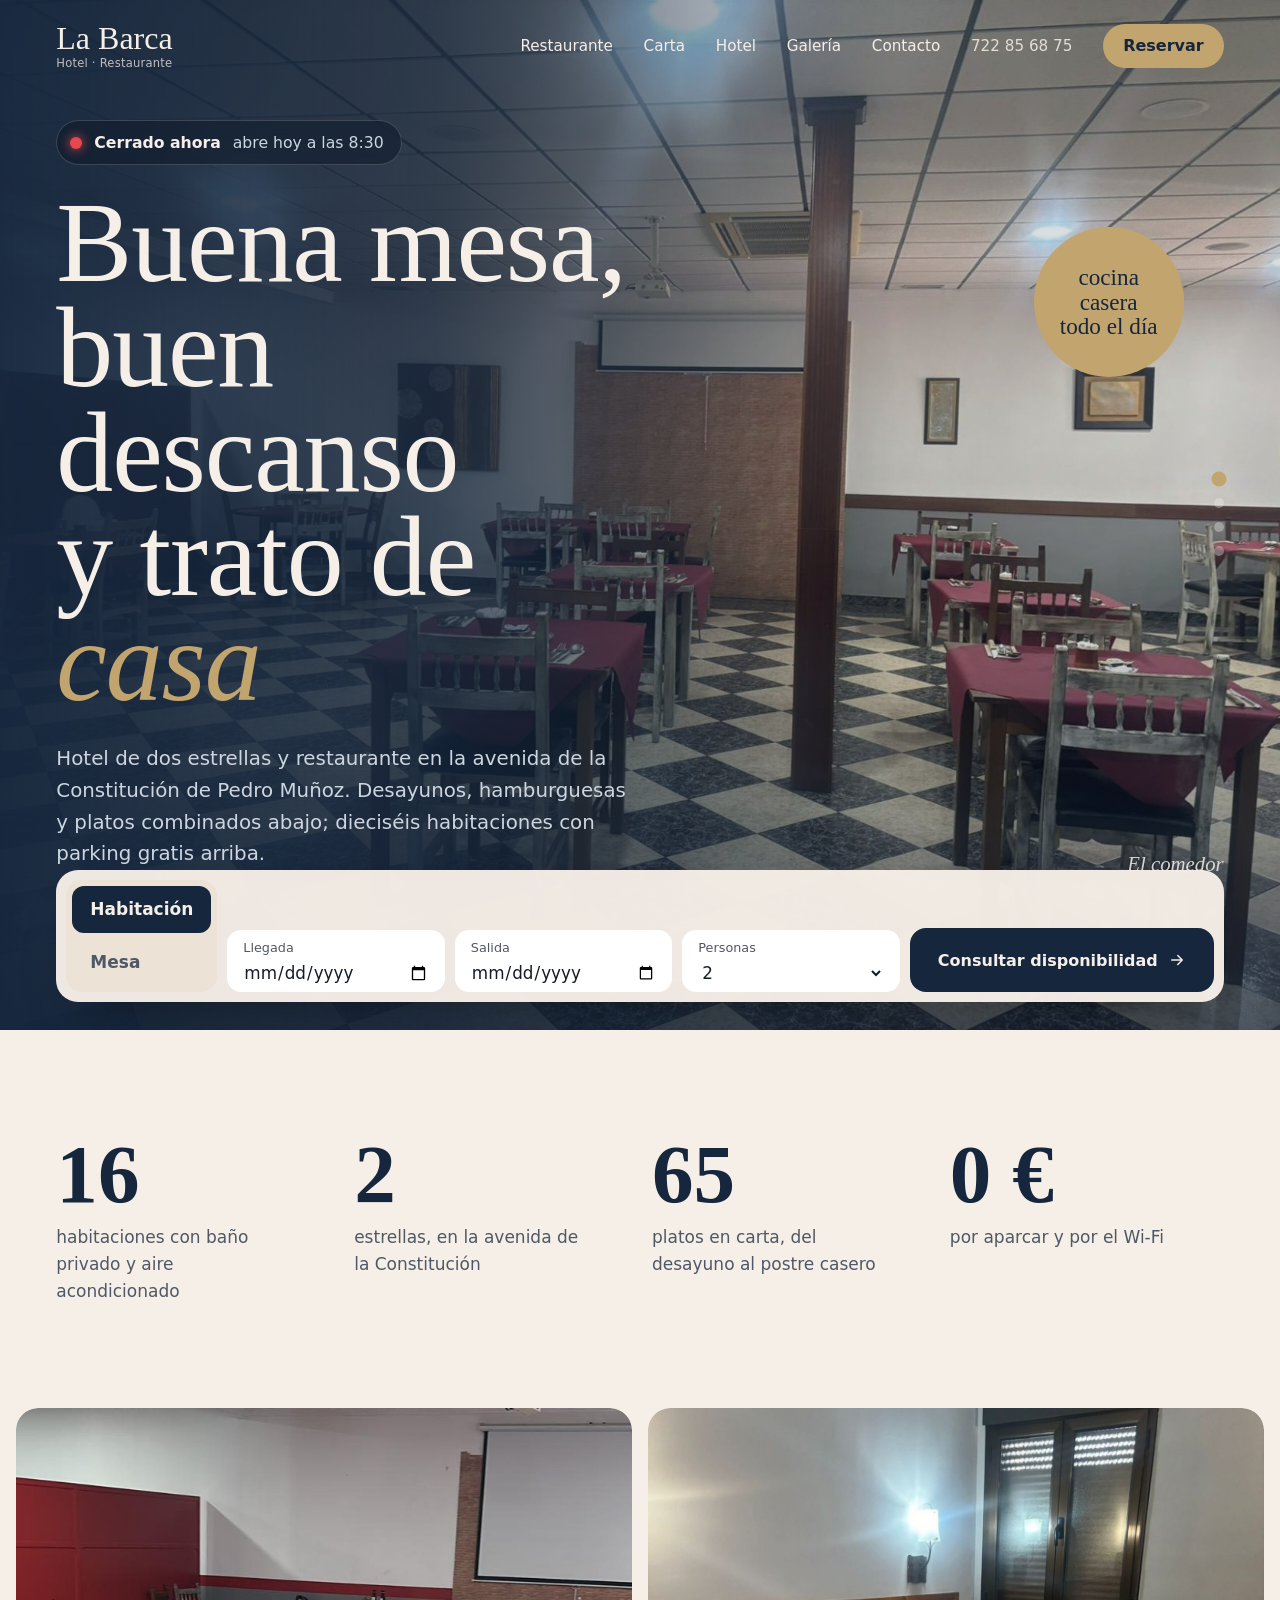
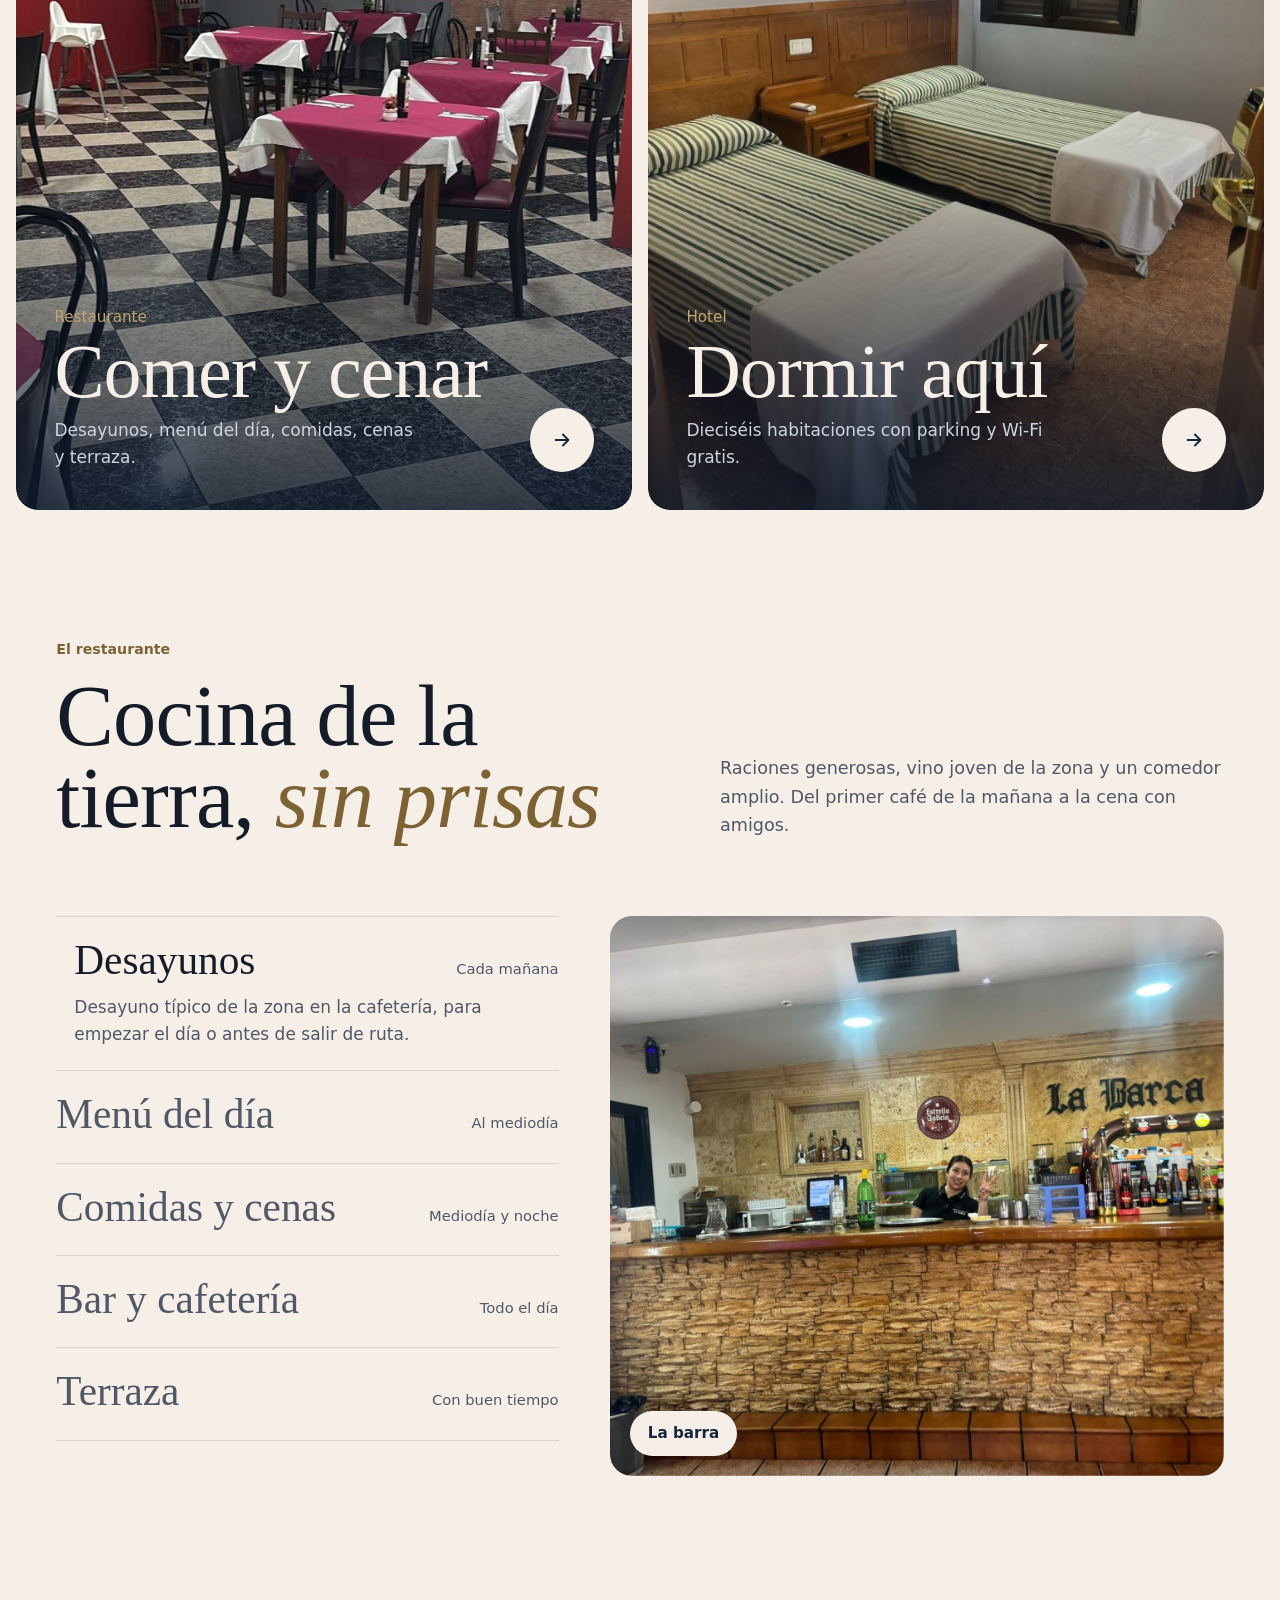
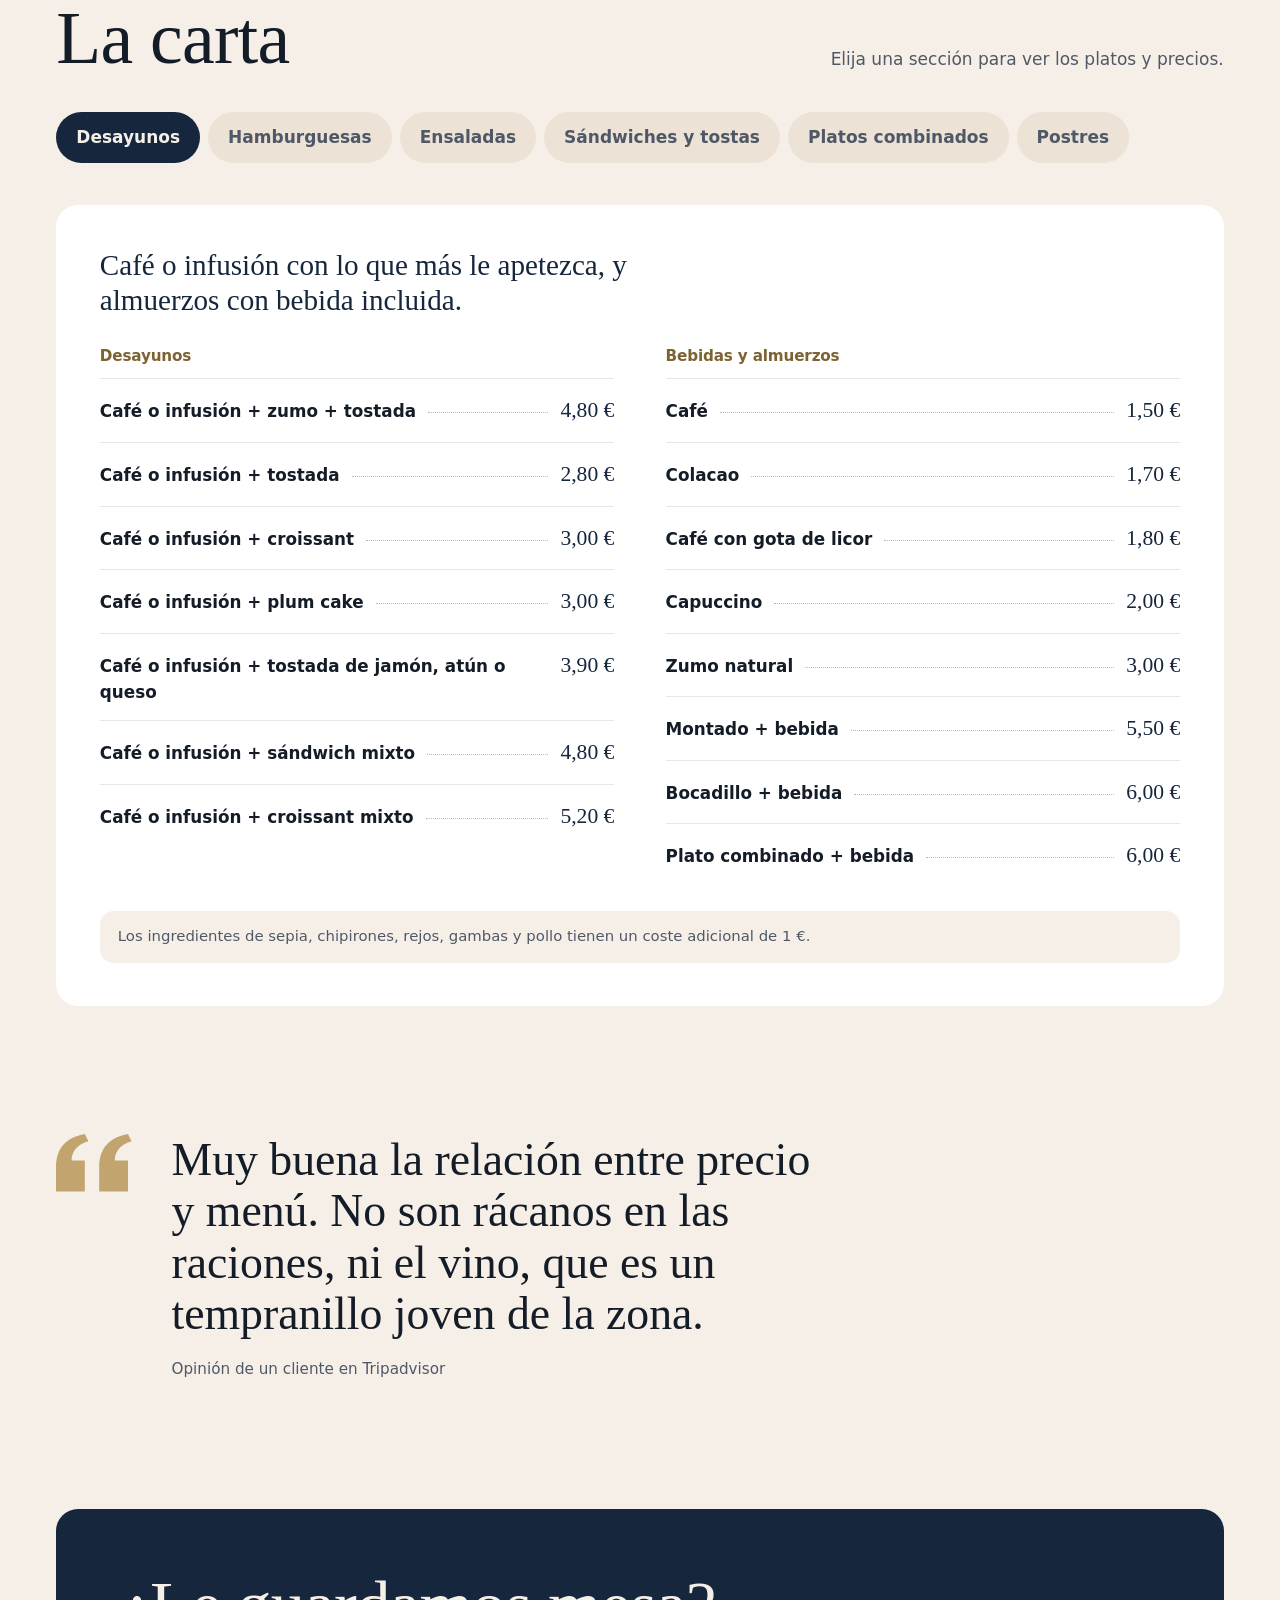
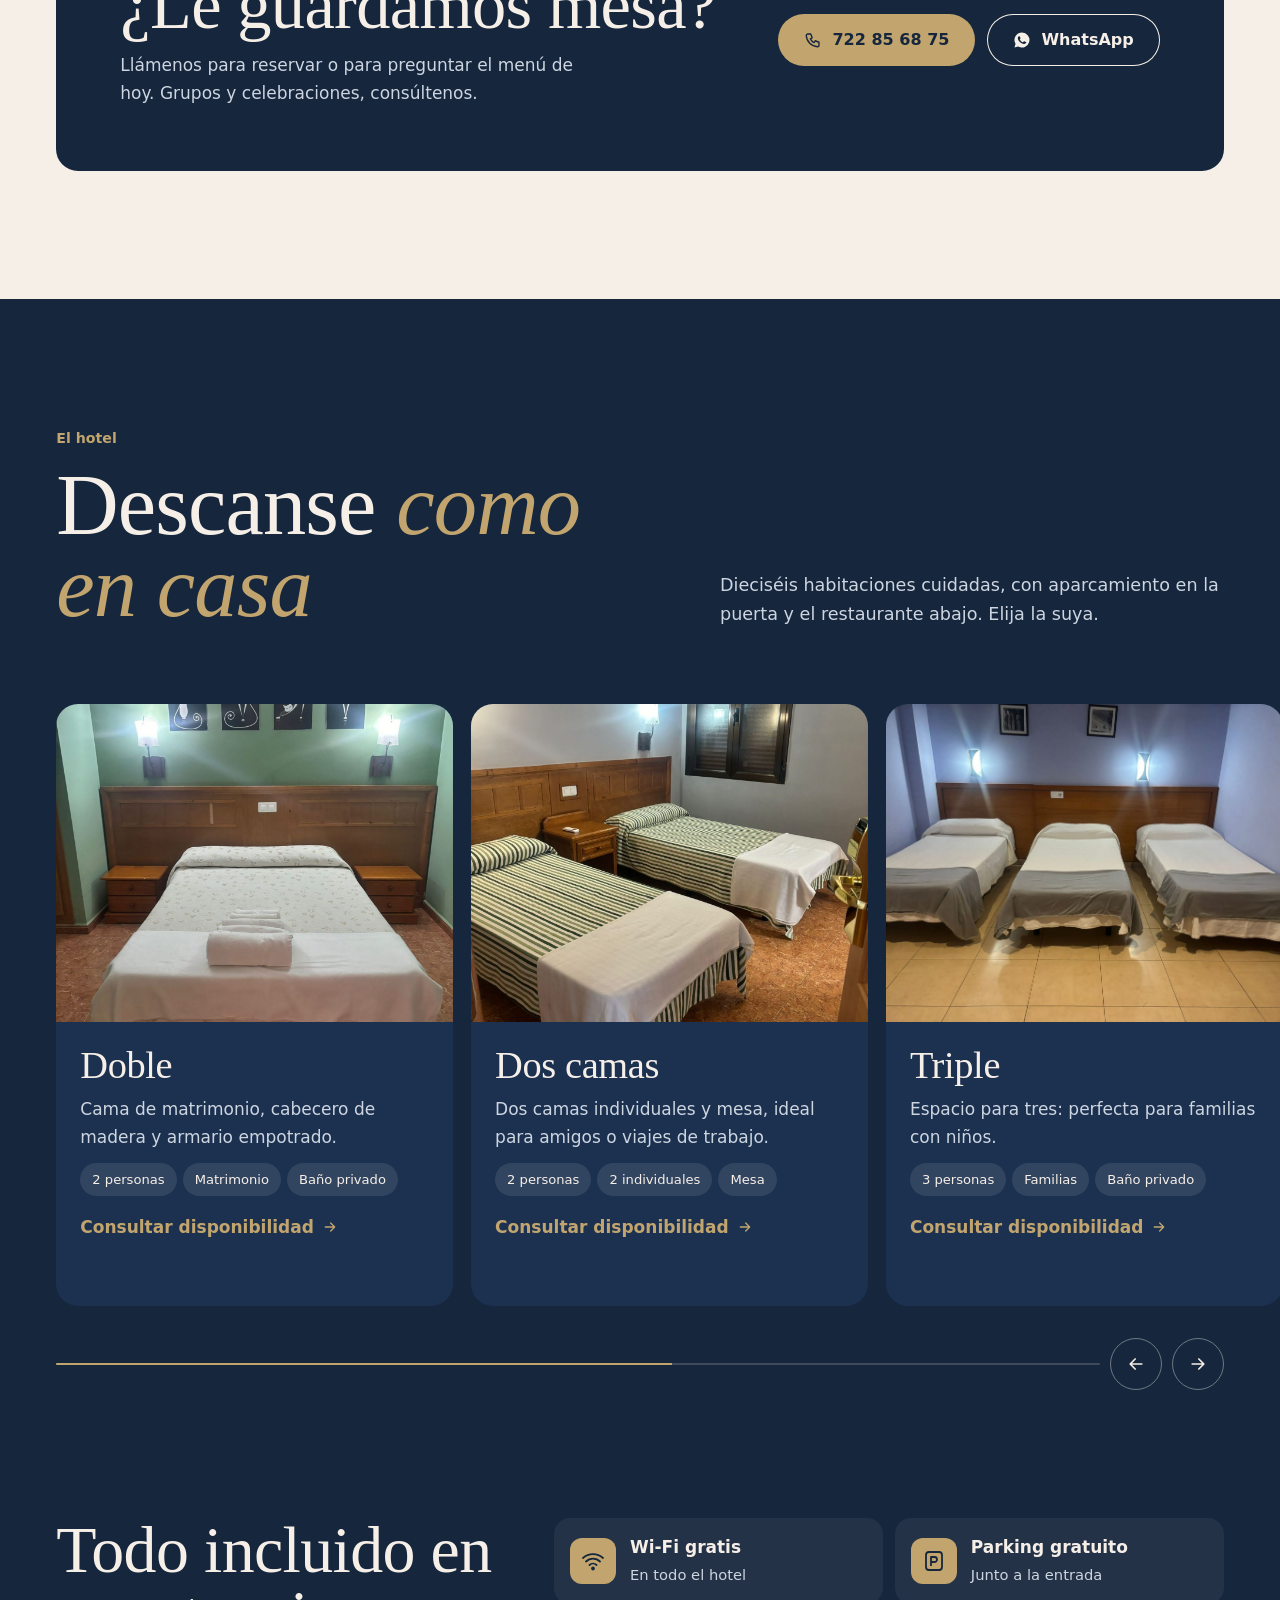
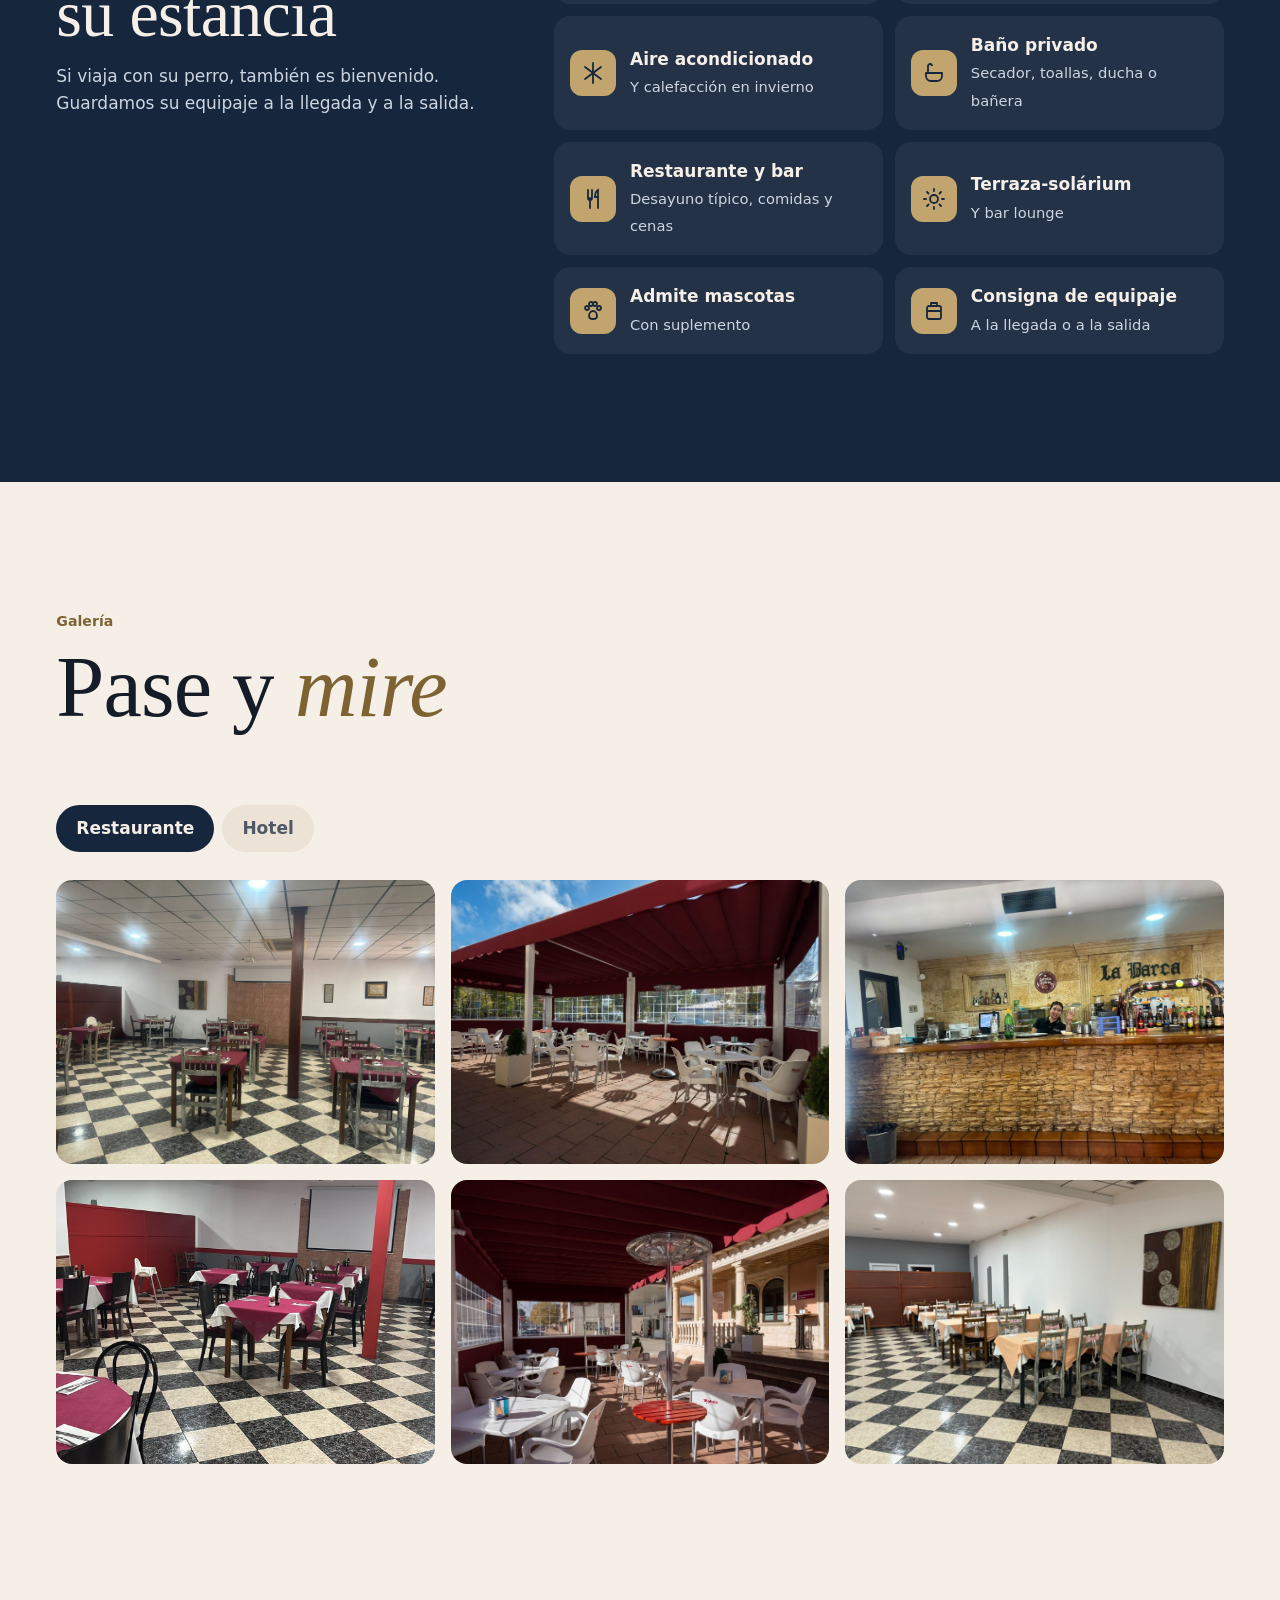
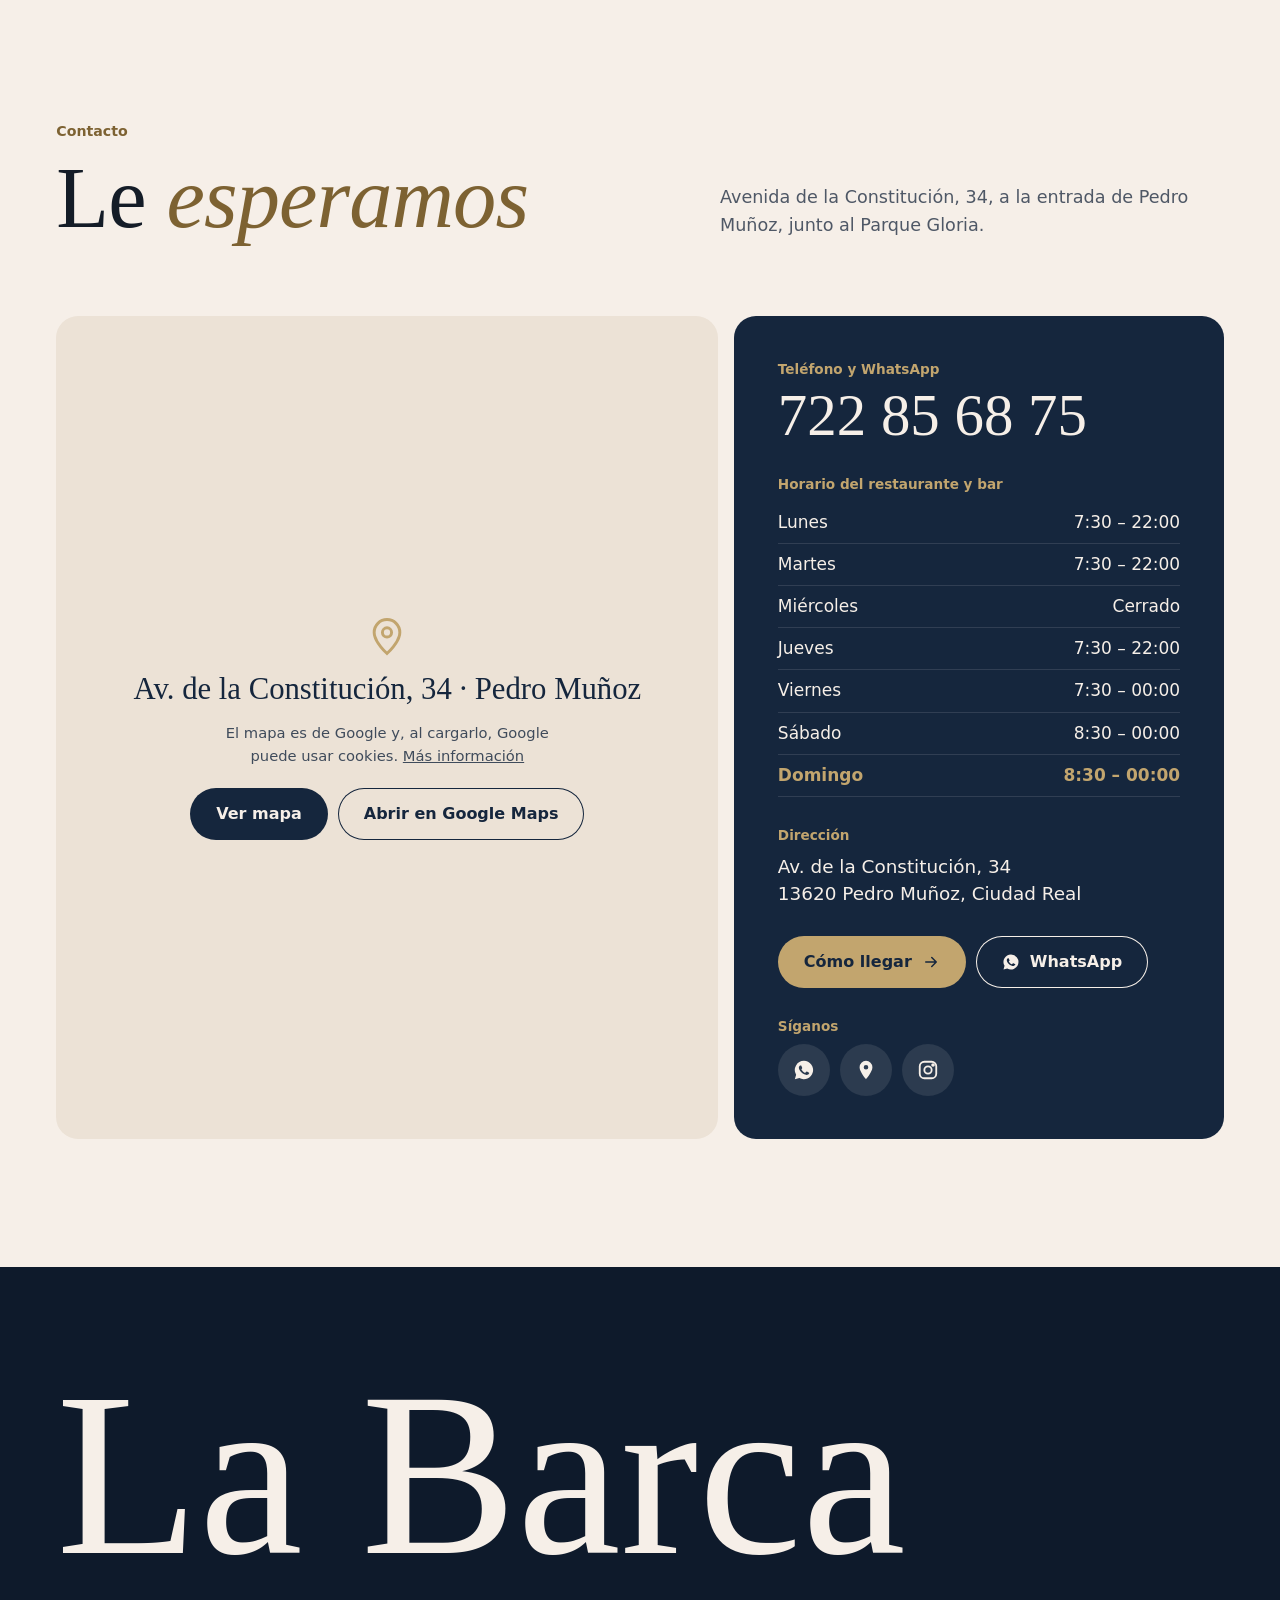
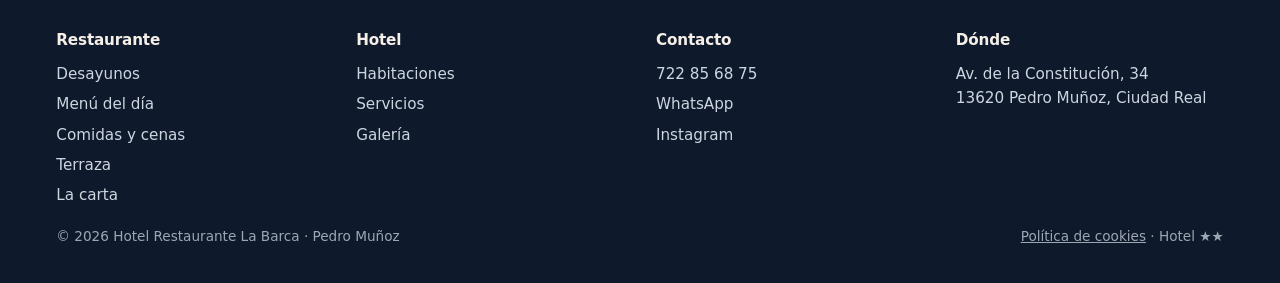
==== commit e4312d1f: "Mapa de Google solo a petición y política de cookies Co-Authored-By: Claude Opus 5.5 <noreply@anthro" ====
--- a/index.html
+++ b/index.html
@@ -2,11 +2,98 @@
 <html lang="es">
 <head>
 <meta charset="utf-8">
-<meta http-equiv="Content-Security-Policy" content="default-src 'none'; script-src 'sha256-GpmGXnRBhgHP/FflWWp5CrtzCqal3IR1aZG9fvWeKHA='; style-src 'self' 'unsafe-inline' https://fonts.googleapis.com; font-src https://fonts.gstatic.com; img-src 'self' data:; frame-src https://maps.google.com https://www.google.com; connect-src 'none'; manifest-src 'self'; base-uri 'none'; form-action 'none'; object-src 'none'; upgrade-insecure-requests">
+<meta http-equiv="Content-Security-Policy" content="default-src 'none'; script-src 'sha256-GPez4J/LPlcYP7SgEF0k3SF0vjDYb8Mx3ZKUJEV4pgA='; style-src 'self' 'unsafe-inline' https://fonts.googleapis.com; font-src https://fonts.gstatic.com; img-src 'self' data:; frame-src https://maps.google.com https://www.google.com; connect-src 'none'; manifest-src 'self'; base-uri 'none'; form-action 'none'; object-src 'none'; upgrade-insecure-requests">
 <meta name="referrer" content="strict-origin-when-cross-origin">
 <meta name="viewport" content="width=device-width, initial-scale=1">
 <title>Hotel Restaurante La Barca · Pedro Muñoz</title>
 <meta name="description" content="Hotel de dos estrellas y restaurante en Pedro Muñoz (Ciudad Real). Desayunos, hamburguesas, ensaladas, tostas, platos combinados, postres caseros y dieciséis habitaciones con parking gratuito.">
+<link rel="canonical" href="https://hotelrestaurantelabarca.es/">
+<script type="application/ld+json">
+{
+ "@context": "https://schema.org",
+ "@graph": [
+  {
+   "@type": "Hotel",
+   "@id": "https://hotelrestaurantelabarca.es/#hotel",
+   "name": "Hotel La Barca",
+   "telephone": "+34722856875",
+   "address": {
+    "@type": "PostalAddress",
+    "streetAddress": "Av. de la Constitución, 34",
+    "postalCode": "13620",
+    "addressLocality": "Pedro Muñoz",
+    "addressRegion": "Ciudad Real",
+    "addressCountry": "ES"
+   },
+   "url": "https://hotelrestaurantelabarca.es/#hotel",
+   "sameAs": [
+    "https://www.instagram.com/hotel.restaurante.labarca/"
+   ],
+   "image": [
+    "https://hotelrestaurantelabarca.es/img/hab-doble-gatos.jpg",
+    "https://hotelrestaurantelabarca.es/img/hab-dos-camas.jpg"
+   ],
+   "starRating": {
+    "@type": "Rating",
+    "ratingValue": "2"
+   },
+   "numberOfRooms": 16
+  },
+  {
+   "@type": "Restaurant",
+   "@id": "https://hotelrestaurantelabarca.es/#restaurante",
+   "name": "Restaurante La Barca",
+   "telephone": "+34722856875",
+   "address": {
+    "@type": "PostalAddress",
+    "streetAddress": "Av. de la Constitución, 34",
+    "postalCode": "13620",
+    "addressLocality": "Pedro Muñoz",
+    "addressRegion": "Ciudad Real",
+    "addressCountry": "ES"
+   },
+   "url": "https://hotelrestaurantelabarca.es/#restaurante",
+   "sameAs": [
+    "https://www.instagram.com/hotel.restaurante.labarca/"
+   ],
+   "image": [
+    "https://hotelrestaurantelabarca.es/img/comedor-grande.jpg",
+    "https://hotelrestaurantelabarca.es/img/barra-nueva.jpg"
+   ],
+   "hasMenu": "https://hotelrestaurantelabarca.es/#carta",
+   "openingHoursSpecification": [
+    {
+     "@type": "OpeningHoursSpecification",
+     "dayOfWeek": [
+      "Monday",
+      "Tuesday",
+      "Thursday"
+     ],
+     "opens": "07:30",
+     "closes": "22:00"
+    },
+    {
+     "@type": "OpeningHoursSpecification",
+     "dayOfWeek": [
+      "Friday"
+     ],
+     "opens": "07:30",
+     "closes": "23:59"
+    },
+    {
+     "@type": "OpeningHoursSpecification",
+     "dayOfWeek": [
+      "Saturday",
+      "Sunday"
+     ],
+     "opens": "08:30",
+     "closes": "23:59"
+    }
+   ]
+  }
+ ]
+}
+</script>
 <meta name="theme-color" content="#15263d">
 <link rel="preconnect" href="https://fonts.googleapis.com">
 <link rel="preconnect" href="https://fonts.gstatic.com" crossorigin>
@@ -284,6 +371,12 @@
 .contact__grid { display: grid; grid-template-columns: 1.15fr .85fr; gap: 16px; }
 .map { position: relative; min-height: 560px; border-radius: var(--r); overflow: hidden; background: var(--sand-2); }
 .map iframe { position: absolute; inset: 0; width: 100%; height: 100%; border: 0; }
+.map__gate { position: absolute; inset: 0; display: grid; place-content: center; justify-items: center; gap: 14px; padding: 32px; text-align: center; color: var(--lagoon); }
+.map__gate svg { width: 44px; height: 44px; color: var(--flamingo); }
+.map__t { font-family: "Instrument Serif", serif; font-size: clamp(1.5rem, 2.4vw, 2rem); line-height: 1.1; }
+.map__s { max-width: 36ch; font-size: .92rem; opacity: .8; }
+.map__s a { color: inherit; }
+.map__b { display: flex; flex-wrap: wrap; gap: 10px; justify-content: center; margin-top: 6px; }
 .card-info { background: var(--lagoon); color: var(--sand); border-radius: var(--r); padding: clamp(28px, 3.4vw, 48px); display: grid; gap: 28px; align-content: start; }
 .card-info small { display: block; color: var(--flamingo); font-weight: 600; font-size: .85rem; margin-bottom: 6px; }
 .card-info .tel { font-family: var(--serif); font-size: clamp(2.6rem, 1.6rem + 2.6vw, 4rem); line-height: 1; text-decoration: none; }
@@ -566,7 +659,7 @@
     <div class="w">
       <div class="head"><div><small>Contacto</small><h2 id="t-contact" class="split">Le <em>esperamos</em></h2></div><p class="up">Avenida de la Constitución, 34, a la entrada de Pedro Muñoz, junto al Parque Gloria.</p></div>
       <div class="contact__grid">
-        <div class="map up"><iframe sandbox="allow-scripts allow-same-origin allow-popups allow-popups-to-escape-sandbox" title="Mapa del Hotel Restaurante La Barca" loading="lazy" referrerpolicy="no-referrer-when-downgrade" src="https://maps.google.com/maps?q=Hotel%20Restaurante%20La%20Barca%2C%20Av.%20de%20la%20Constituci%C3%B3n%2034%2C%2013620%20Pedro%20Mu%C3%B1oz&z=16&output=embed"></iframe></div>
+        <div class="map up" id="map" data-src="https://maps.google.com/maps?q=Hotel%20Restaurante%20La%20Barca%2C%20Av.%20de%20la%20Constituci%C3%B3n%2034%2C%2013620%20Pedro%20Mu%C3%B1oz&amp;z=16&amp;output=embed"><div class="map__gate"><svg viewBox="0 0 24 24" aria-hidden="true"><path d="M12 21s-7-6.2-7-11.5A7 7 0 0 1 19 9.5C19 14.8 12 21 12 21z" fill="none" stroke="currentColor" stroke-width="1.6"/><circle cx="12" cy="9.5" r="2.5" fill="none" stroke="currentColor" stroke-width="1.6"/></svg><p class="map__t">Av. de la Constitución, 34 · Pedro Muñoz</p><p class="map__s">El mapa es de Google y, al cargarlo, Google puede usar cookies. <a href="cookies.html">Más información</a></p><div class="map__b"><button class="btn btn--dark" type="button" id="mapLoad">Ver mapa</button><a class="btn btn--ghost" href="https://www.google.com/maps/search/?api=1&amp;query=Hotel%20Restaurante%20La%20Barca%2C%20Av.%20de%20la%20Constituci%C3%B3n%2034%2C%20Pedro%20Mu%C3%B1oz" target="_blank" rel="noopener">Abrir en Google Maps</a></div></div></div>
         <div class="card-info up" style="--i:1">
           <div><small>Teléfono y WhatsApp</small><a class="tel" href="tel:+34722856875">722 85 68 75</a></div>
           <div id="horario"><small>Horario del restaurante y bar</small><table class="hours" id="hoursTable"><caption class="sr">Horario semanal</caption><tbody></tbody></table></div>
@@ -594,7 +687,7 @@
       <div><h4>Contacto</h4><ul><li><a href="tel:+34722856875">722 85 68 75</a></li><li><a href="https://wa.me/34722856875" target="_blank" rel="noopener">WhatsApp</a></li><li><a href="https://www.instagram.com/hotel.restaurante.labarca/" target="_blank" rel="noopener">Instagram</a></li></ul></div>
       <div><h4>Dónde</h4><p>Av. de la Constitución, 34<br>13620 Pedro Muñoz, Ciudad Real</p></div>
     </div>
-    <div class="foot__end"><span>© <span id="year">2026</span> Hotel Restaurante La Barca · Pedro Muñoz</span><span>Hotel ★★</span></div>
+    <div class="foot__end"><span>© <span id="year">2026</span> Hotel Restaurante La Barca · Pedro Muñoz</span><span><a href="cookies.html">Política de cookies</a> · Hotel ★★</span></div>
   </div>
 </footer>
 
@@ -767,6 +860,14 @@
     if (!reduce) el.querySelectorAll('[data-n]').forEach(count);
   }), { rootMargin: '0px 0px -8% 0px', threshold: .08 });
   $$('.up, .head, .door, .rooms').forEach(el => io.observe(el));
+
+  // mapa de Google solo a petición: sin él no hay cookies de terceros
+  $('#mapLoad').addEventListener('click', () => {
+    const m = $('#map'), f = document.createElement('iframe');
+    f.setAttribute('sandbox', 'allow-scripts allow-same-origin allow-popups allow-popups-to-escape-sandbox');
+    f.title = 'Mapa del Hotel Restaurante La Barca'; f.referrerPolicy = 'no-referrer-when-downgrade'; f.src = m.dataset.src;
+    m.replaceChildren(f);
+  });
 })();
 </script>
 </body>
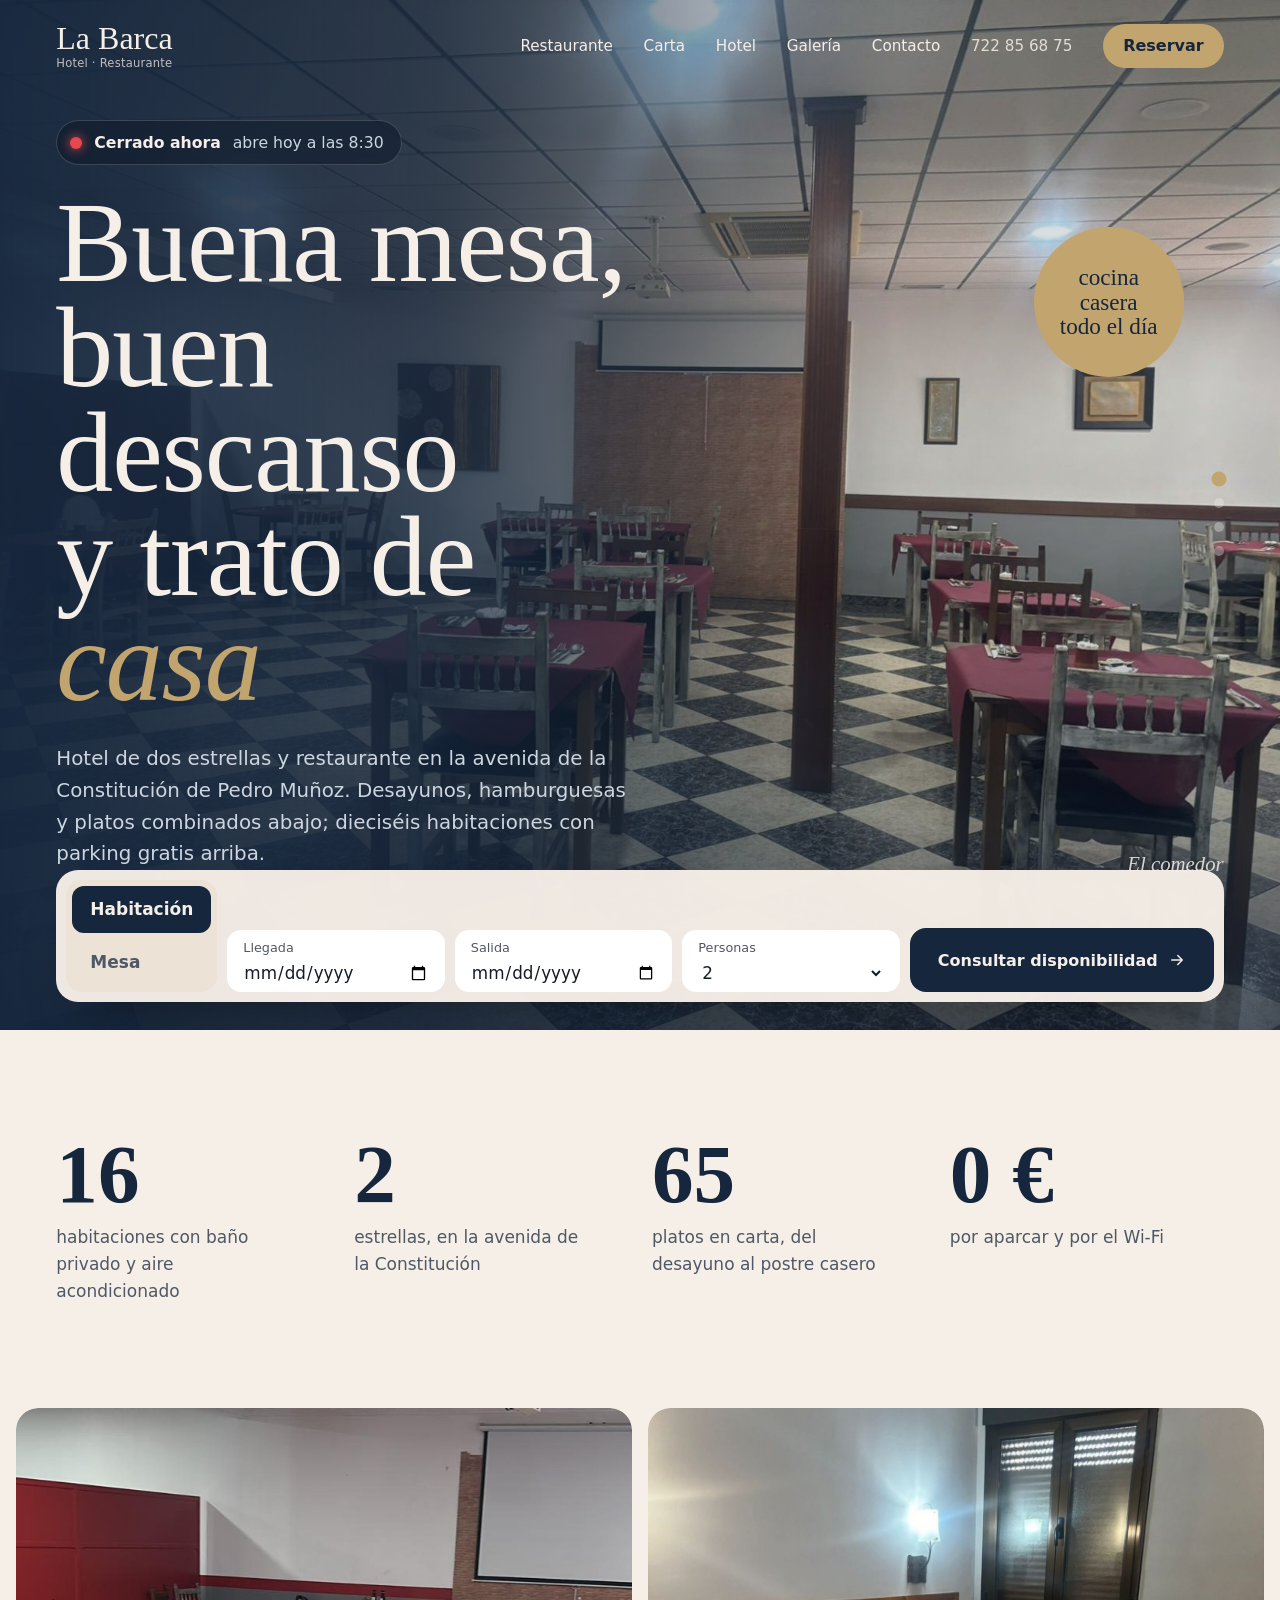
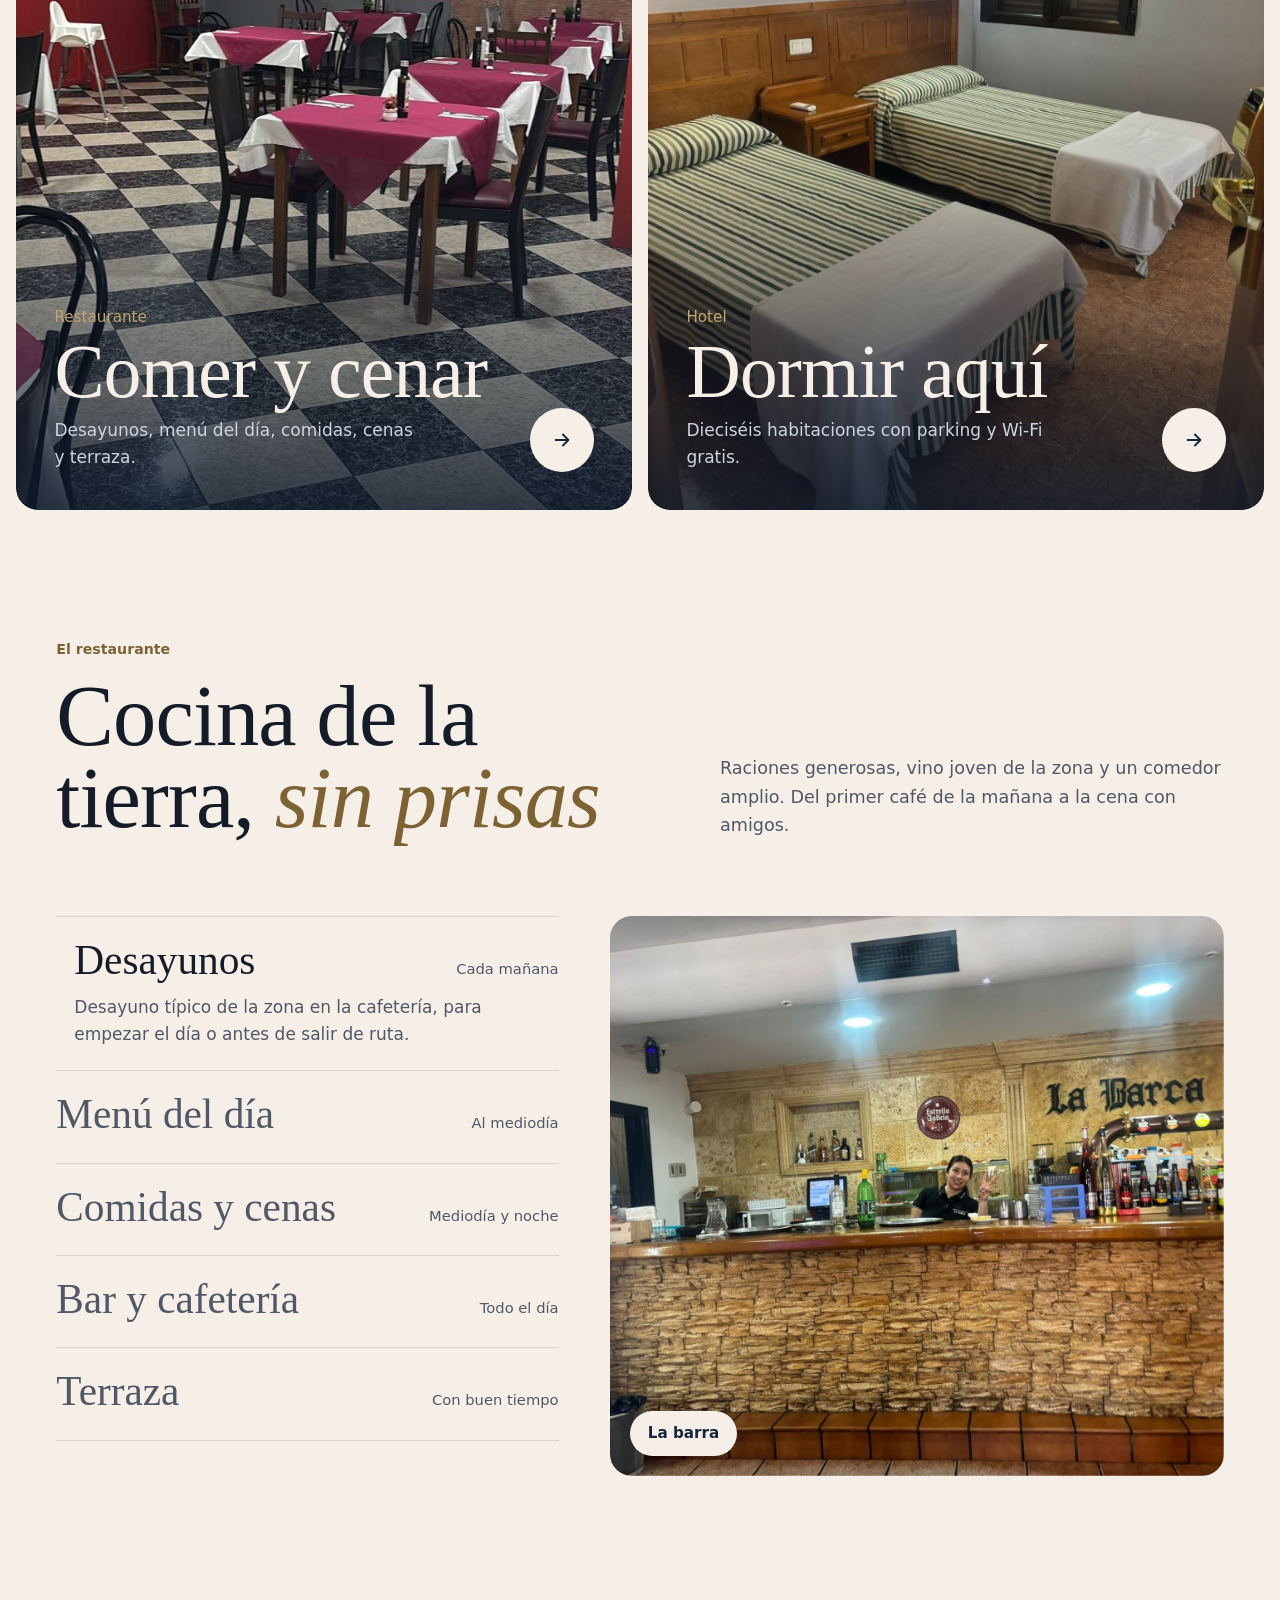
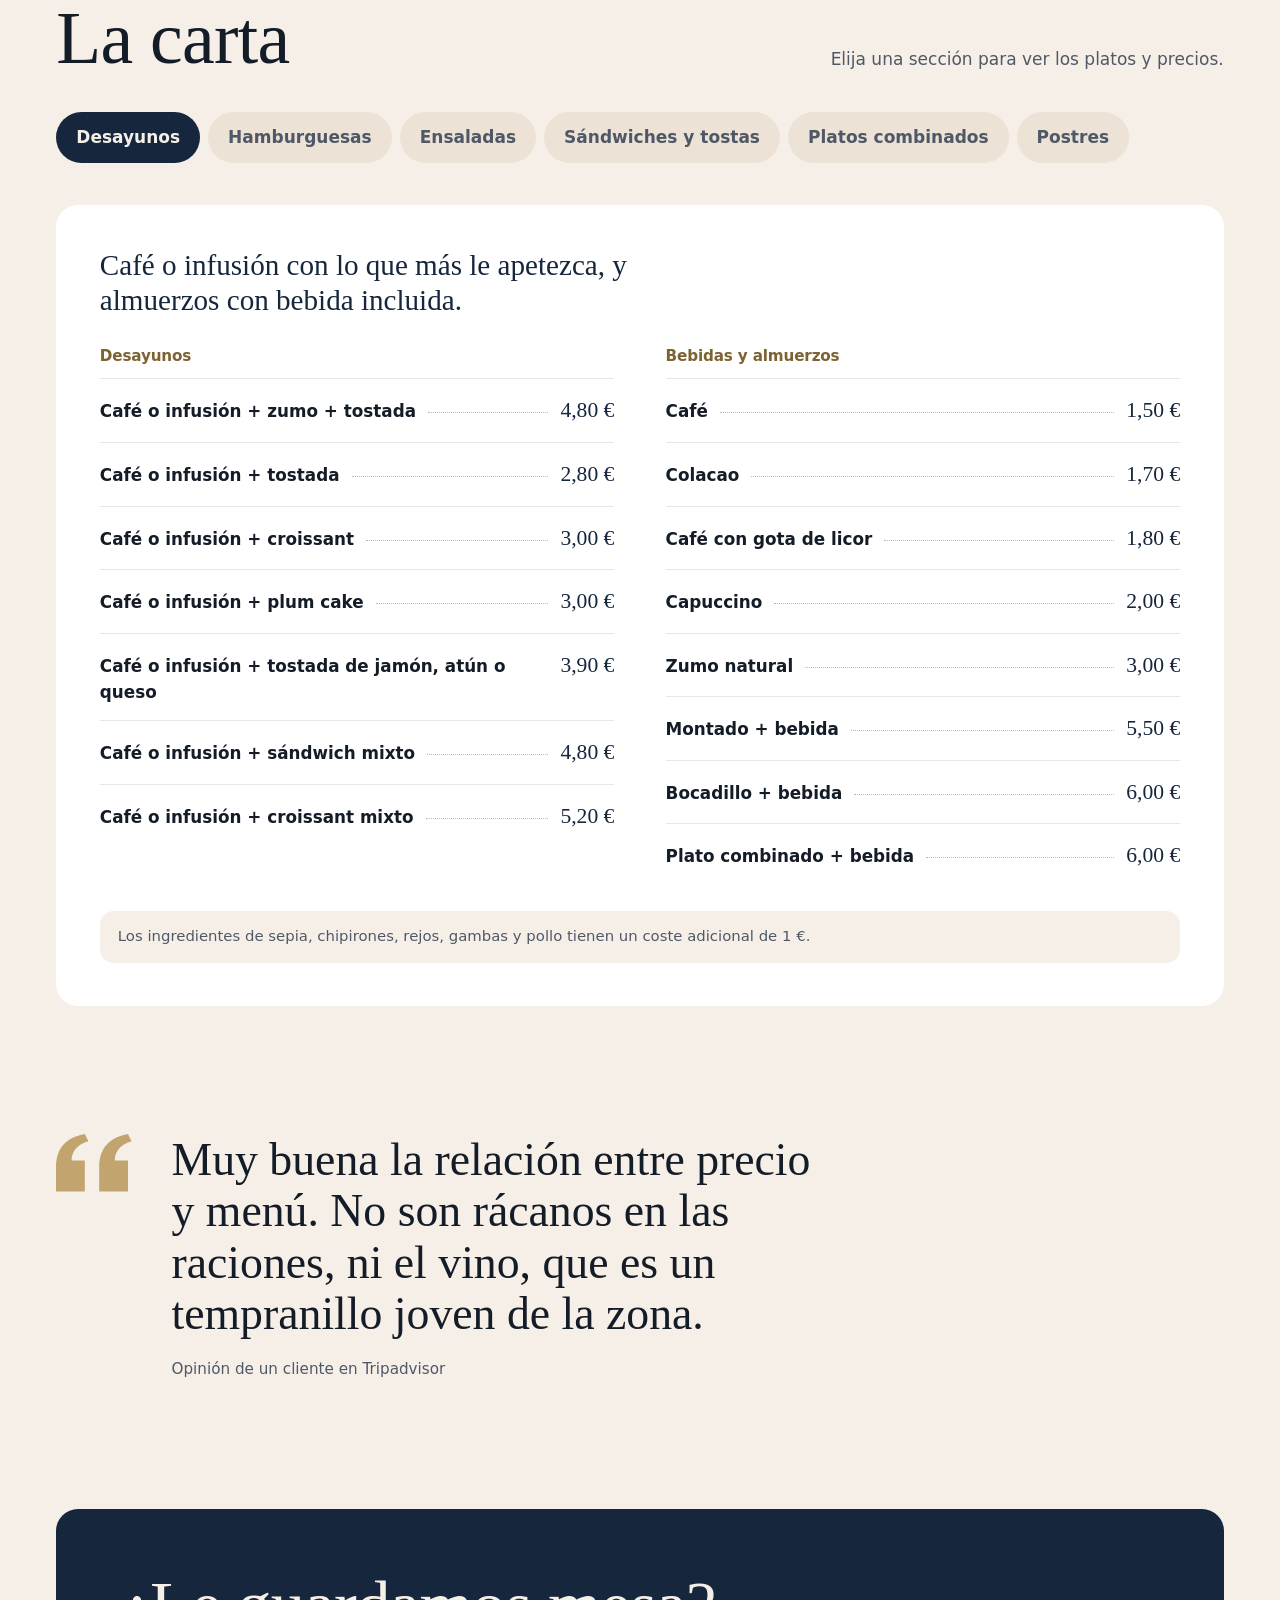
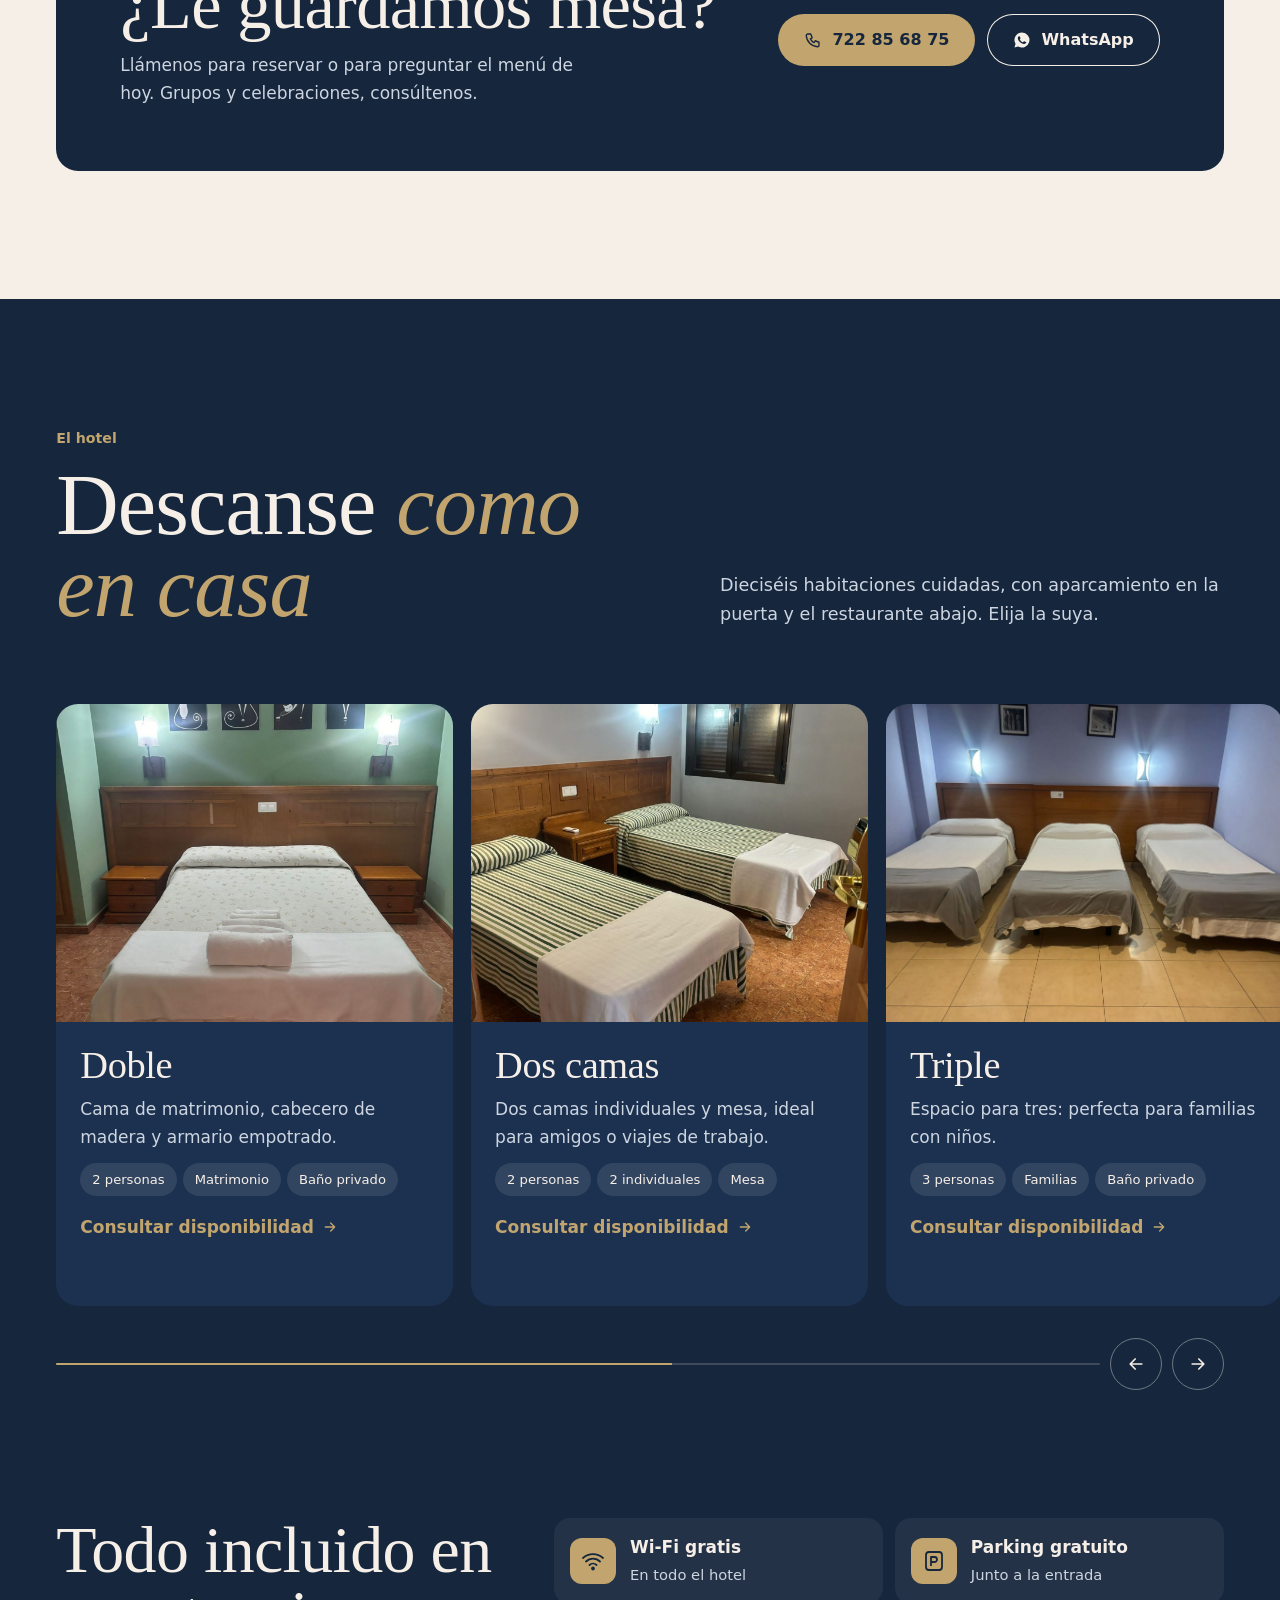
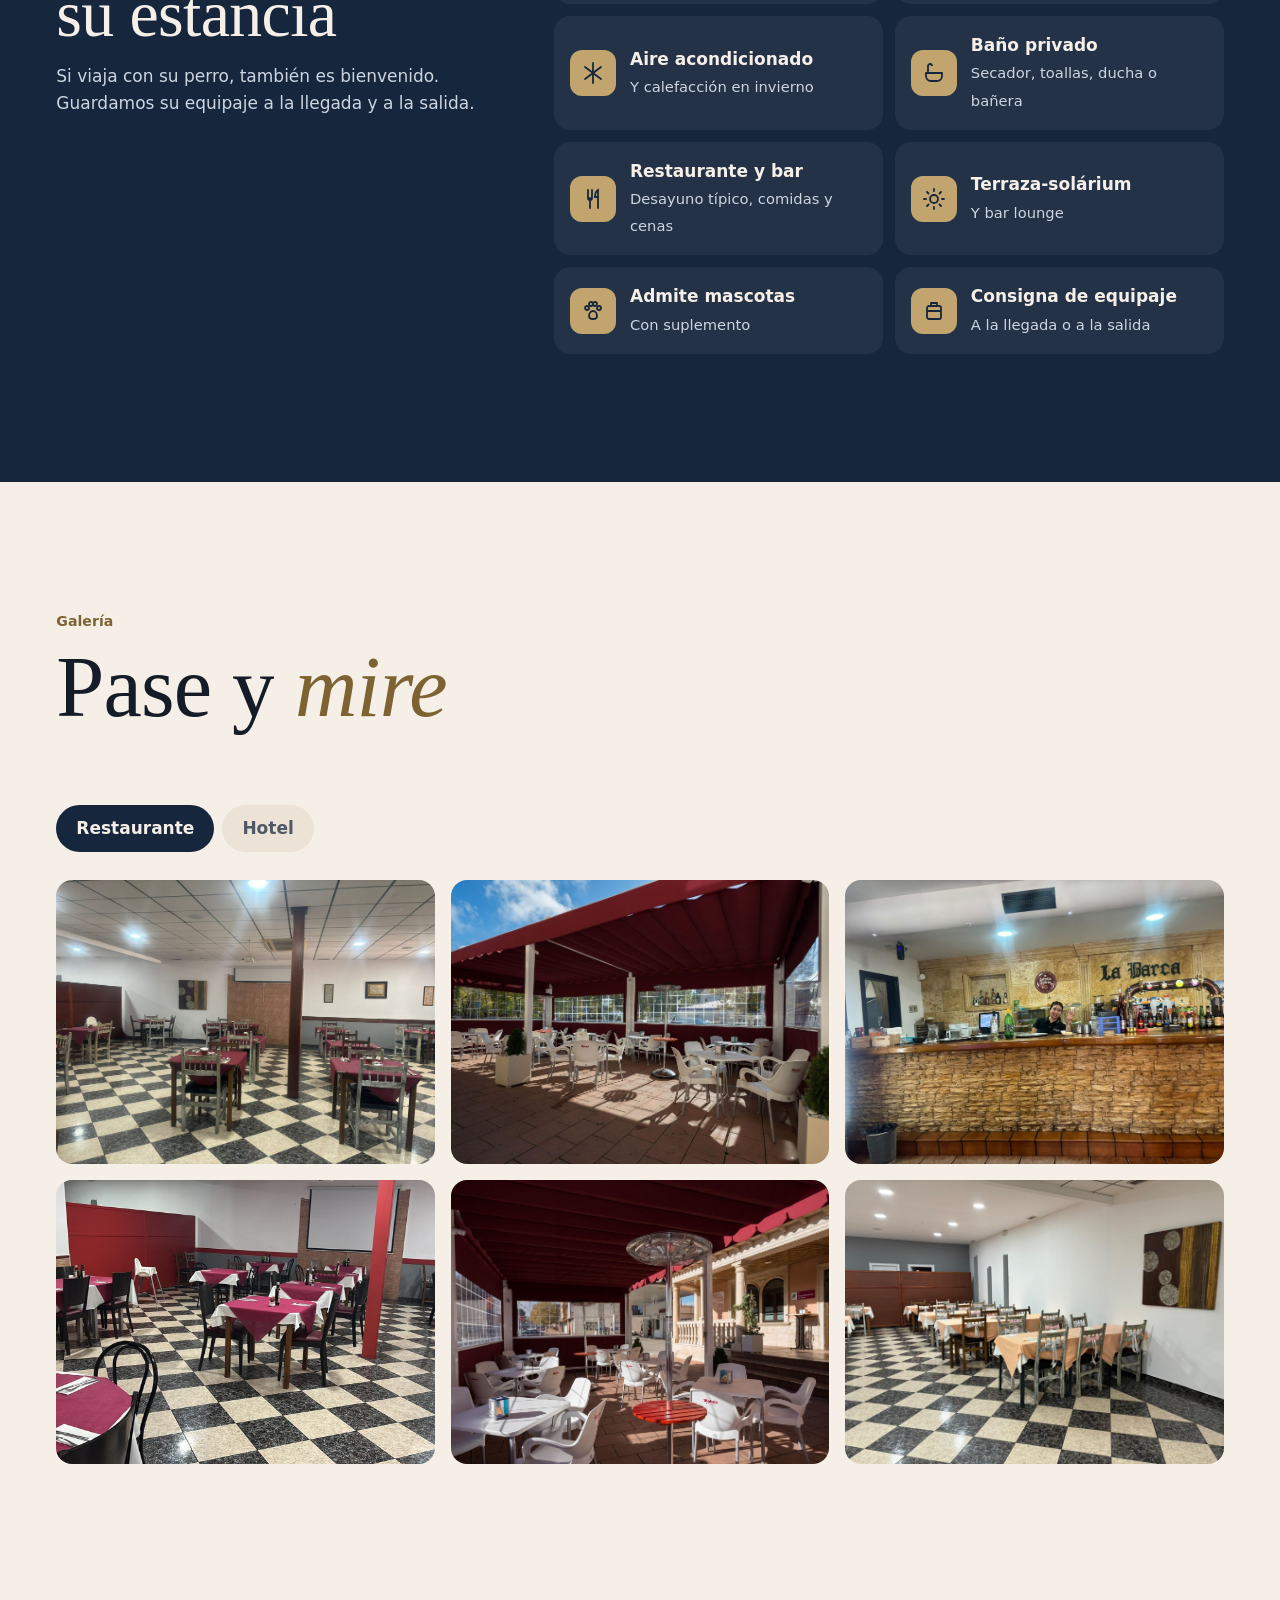
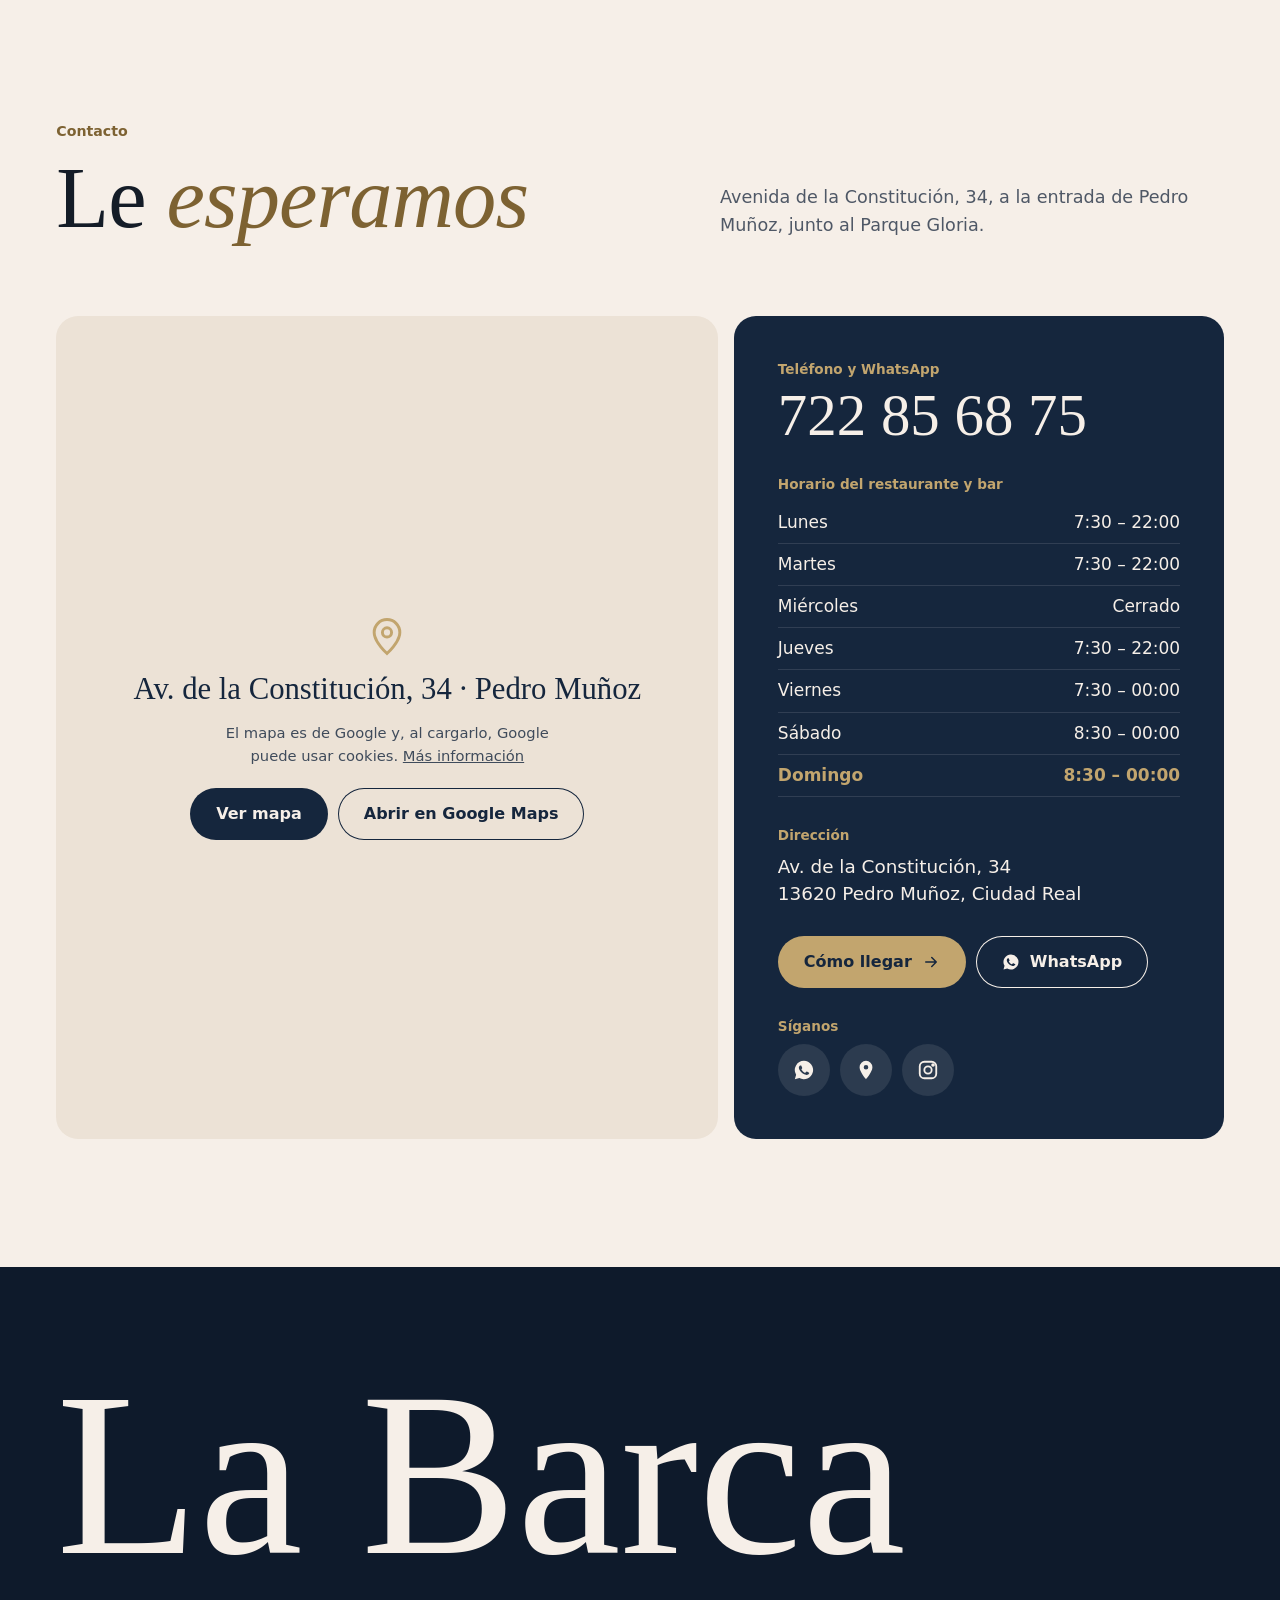
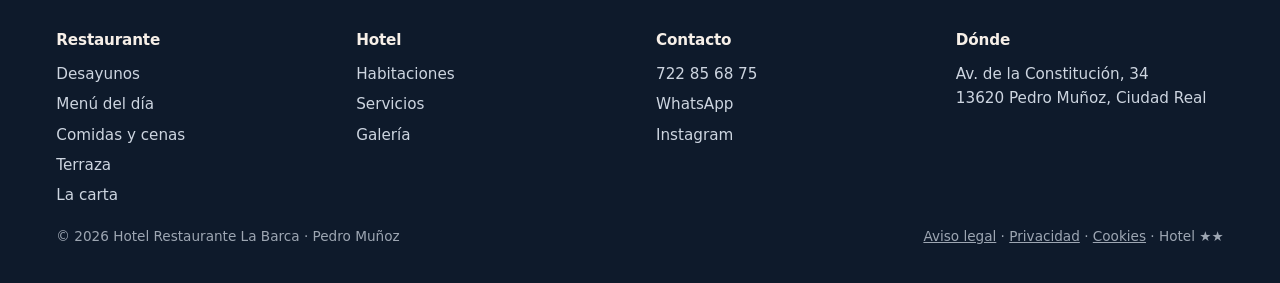
==== commit 8e994eb9: "Aviso legal y política de privacidad, enlazados en el pie Co-Authored-By: Claude Opus 5.5 <noreply@a" ====
--- a/index.html
+++ b/index.html
@@ -687,7 +687,7 @@
       <div><h4>Contacto</h4><ul><li><a href="tel:+34722856875">722 85 68 75</a></li><li><a href="https://wa.me/34722856875" target="_blank" rel="noopener">WhatsApp</a></li><li><a href="https://www.instagram.com/hotel.restaurante.labarca/" target="_blank" rel="noopener">Instagram</a></li></ul></div>
       <div><h4>Dónde</h4><p>Av. de la Constitución, 34<br>13620 Pedro Muñoz, Ciudad Real</p></div>
     </div>
-    <div class="foot__end"><span>© <span id="year">2026</span> Hotel Restaurante La Barca · Pedro Muñoz</span><span><a href="cookies.html">Política de cookies</a> · Hotel ★★</span></div>
+    <div class="foot__end"><span>© <span id="year">2026</span> Hotel Restaurante La Barca · Pedro Muñoz</span><span><a href="aviso-legal.html">Aviso legal</a> · <a href="privacidad.html">Privacidad</a> · <a href="cookies.html">Cookies</a> · Hotel ★★</span></div>
   </div>
 </footer>
 
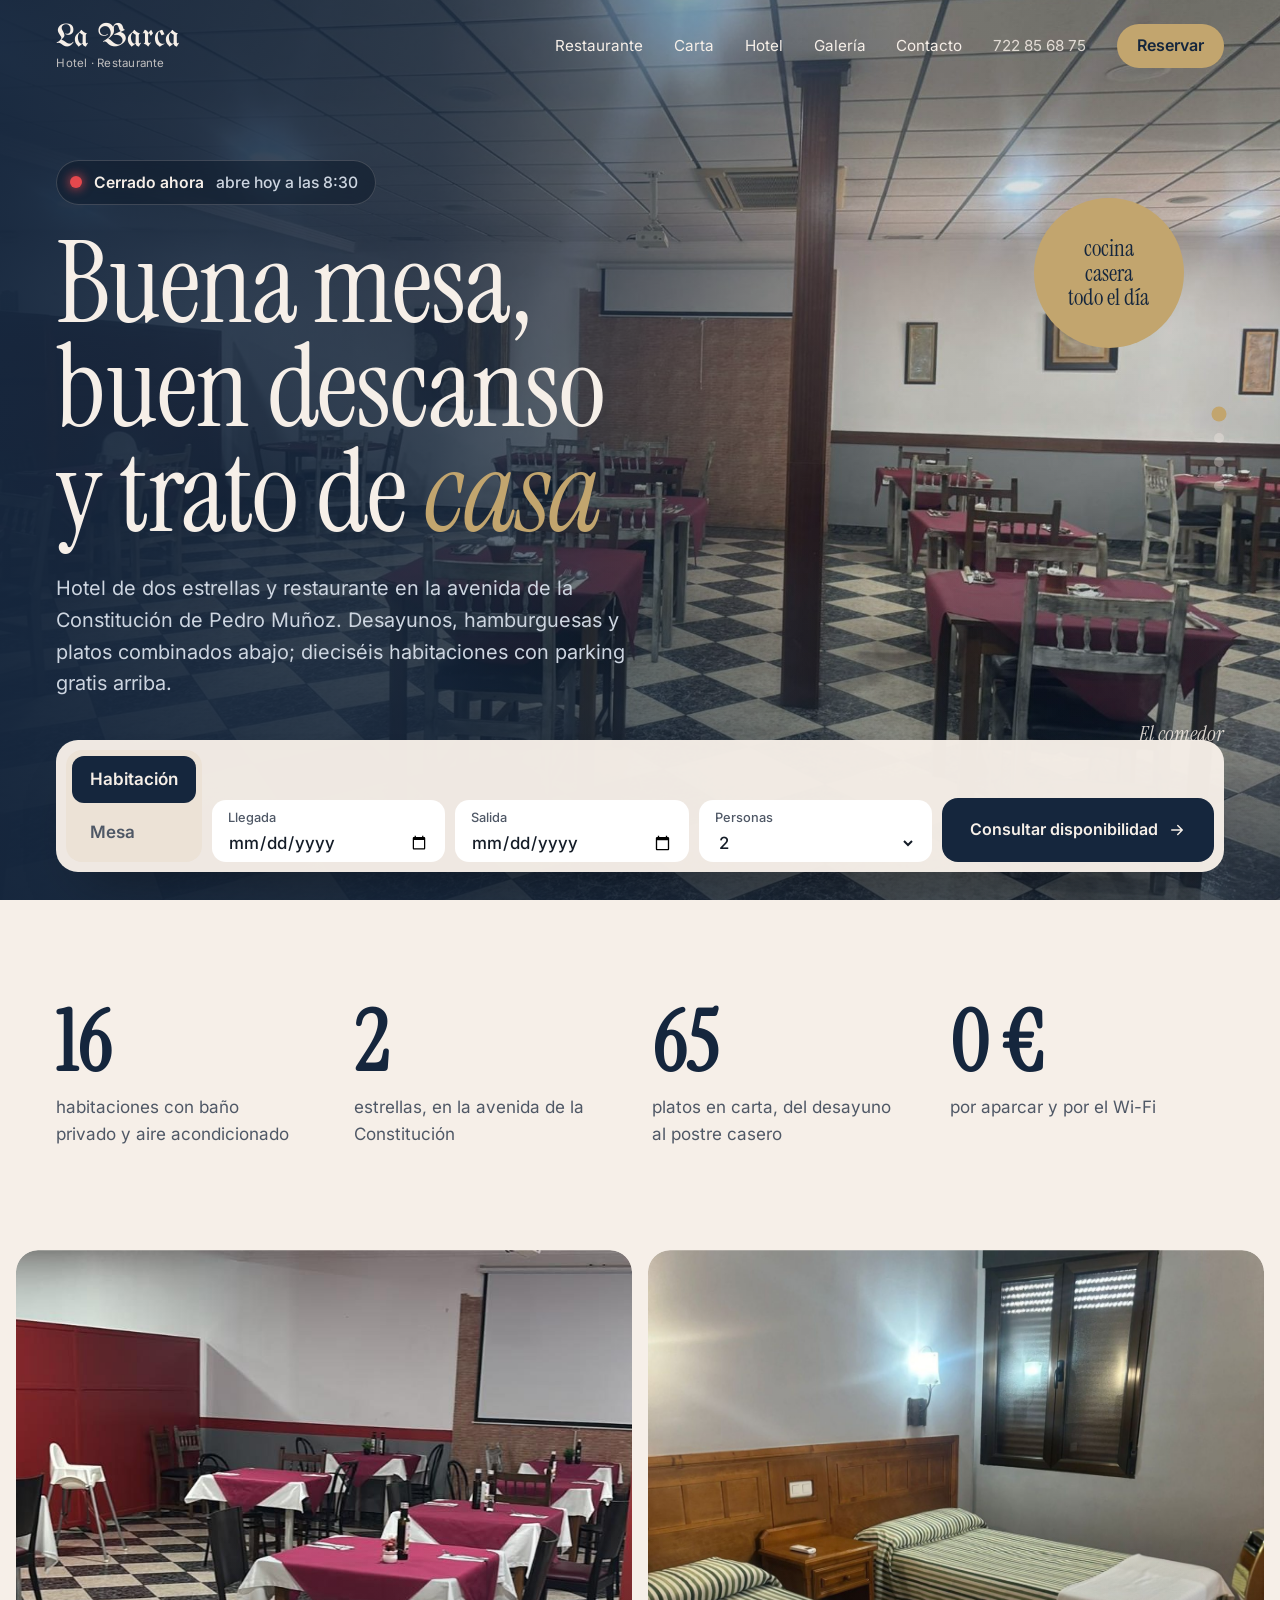
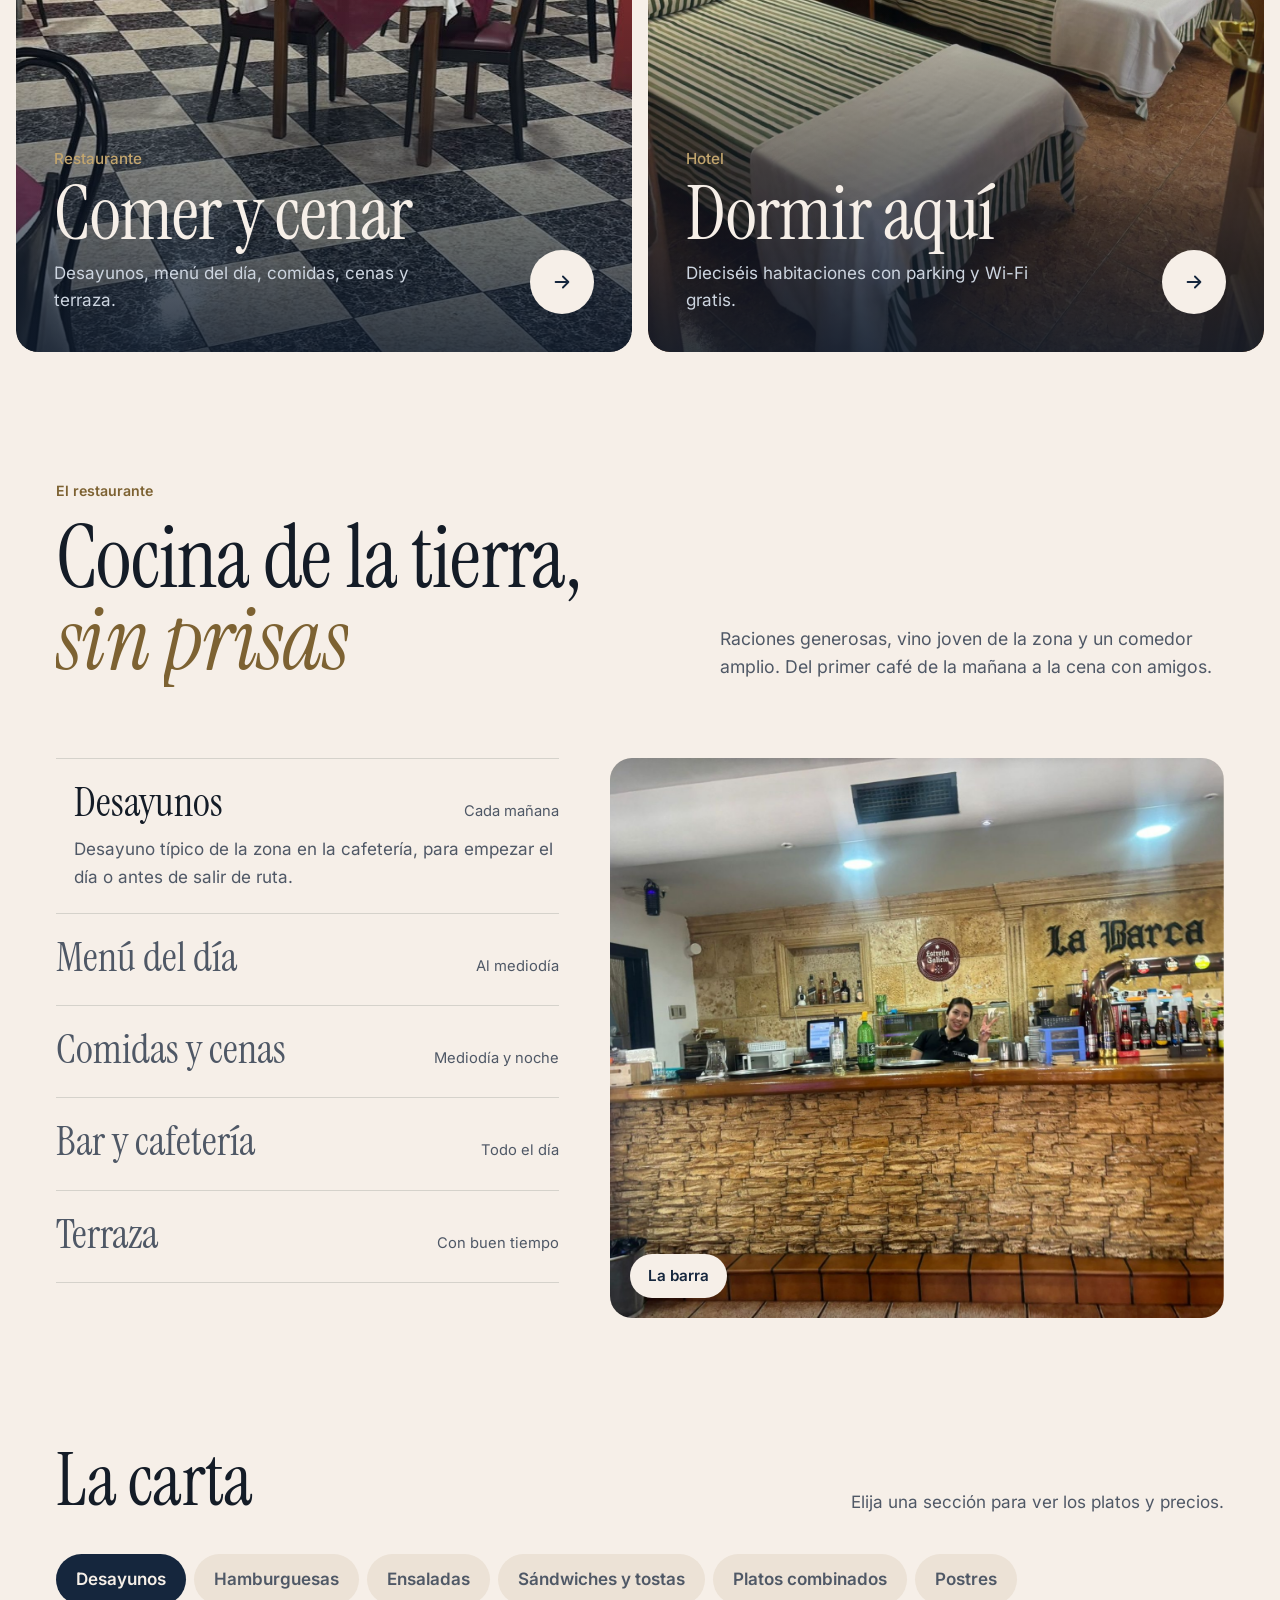
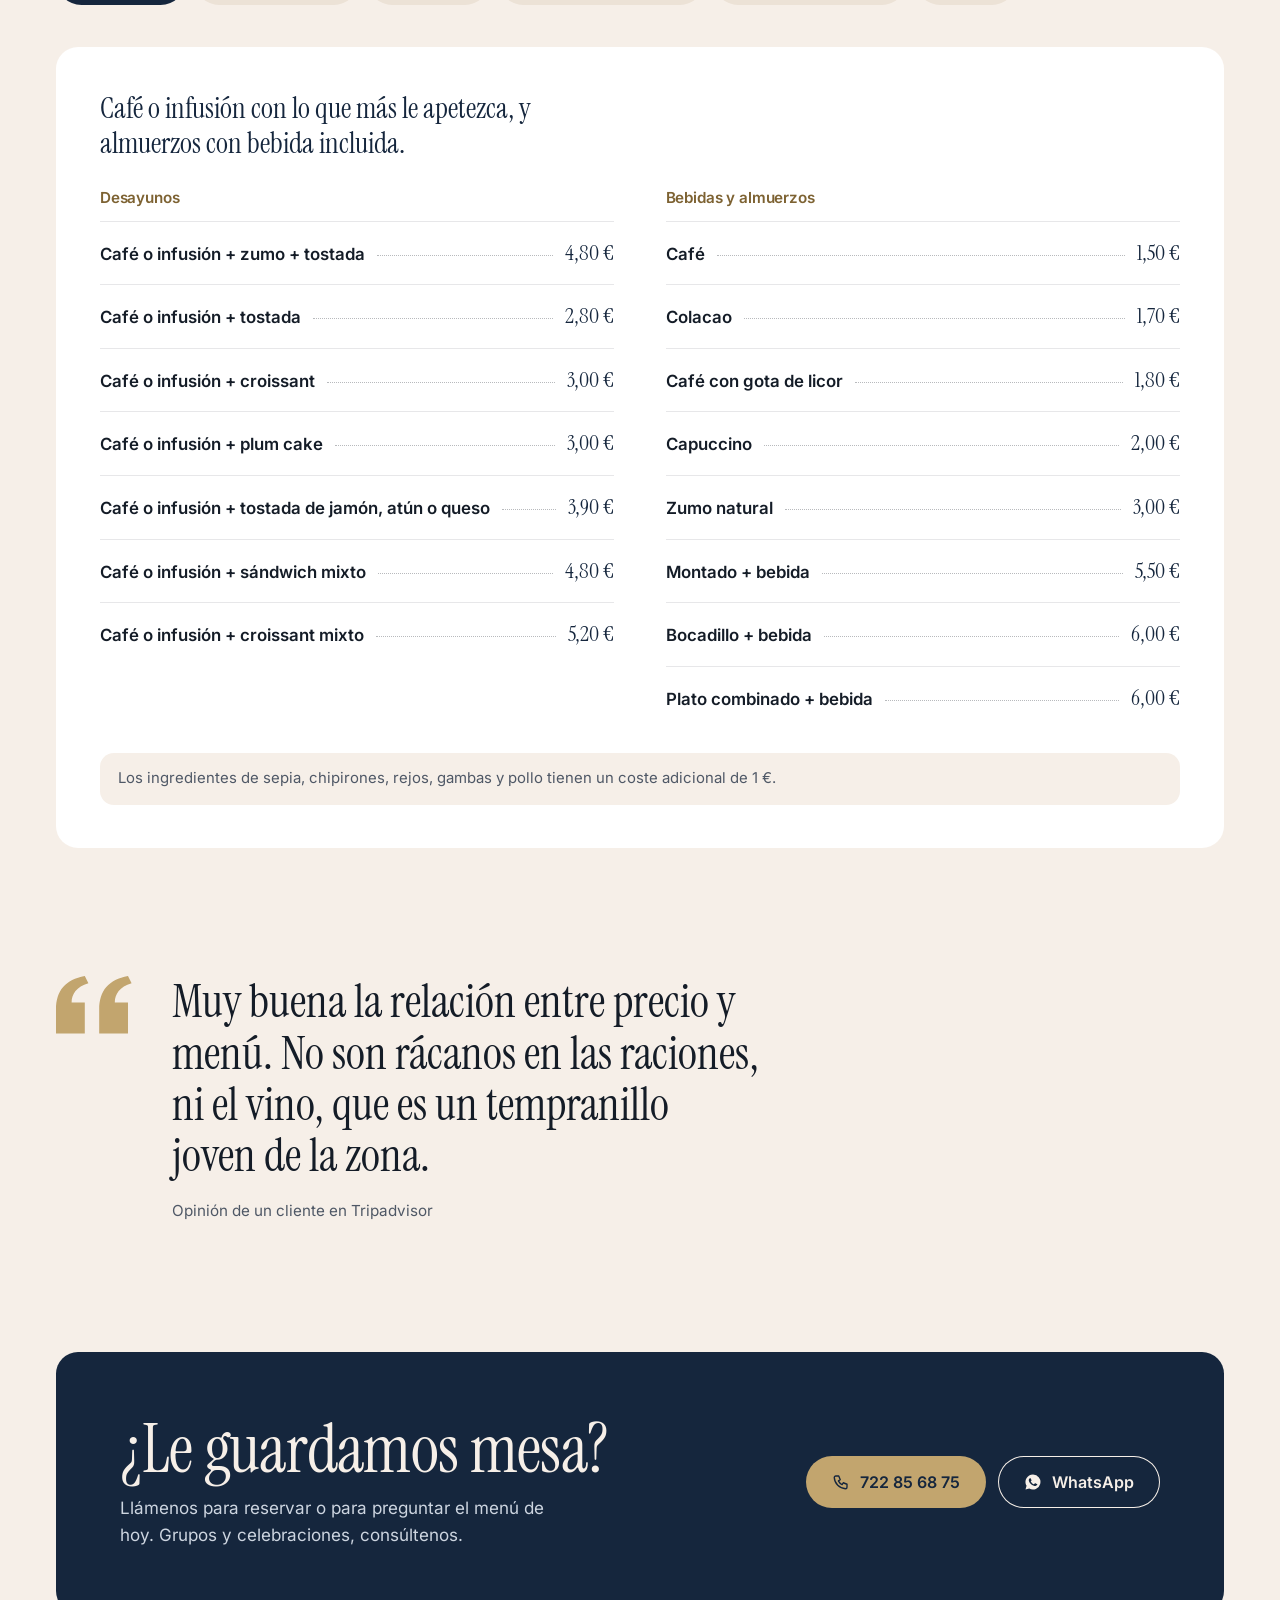
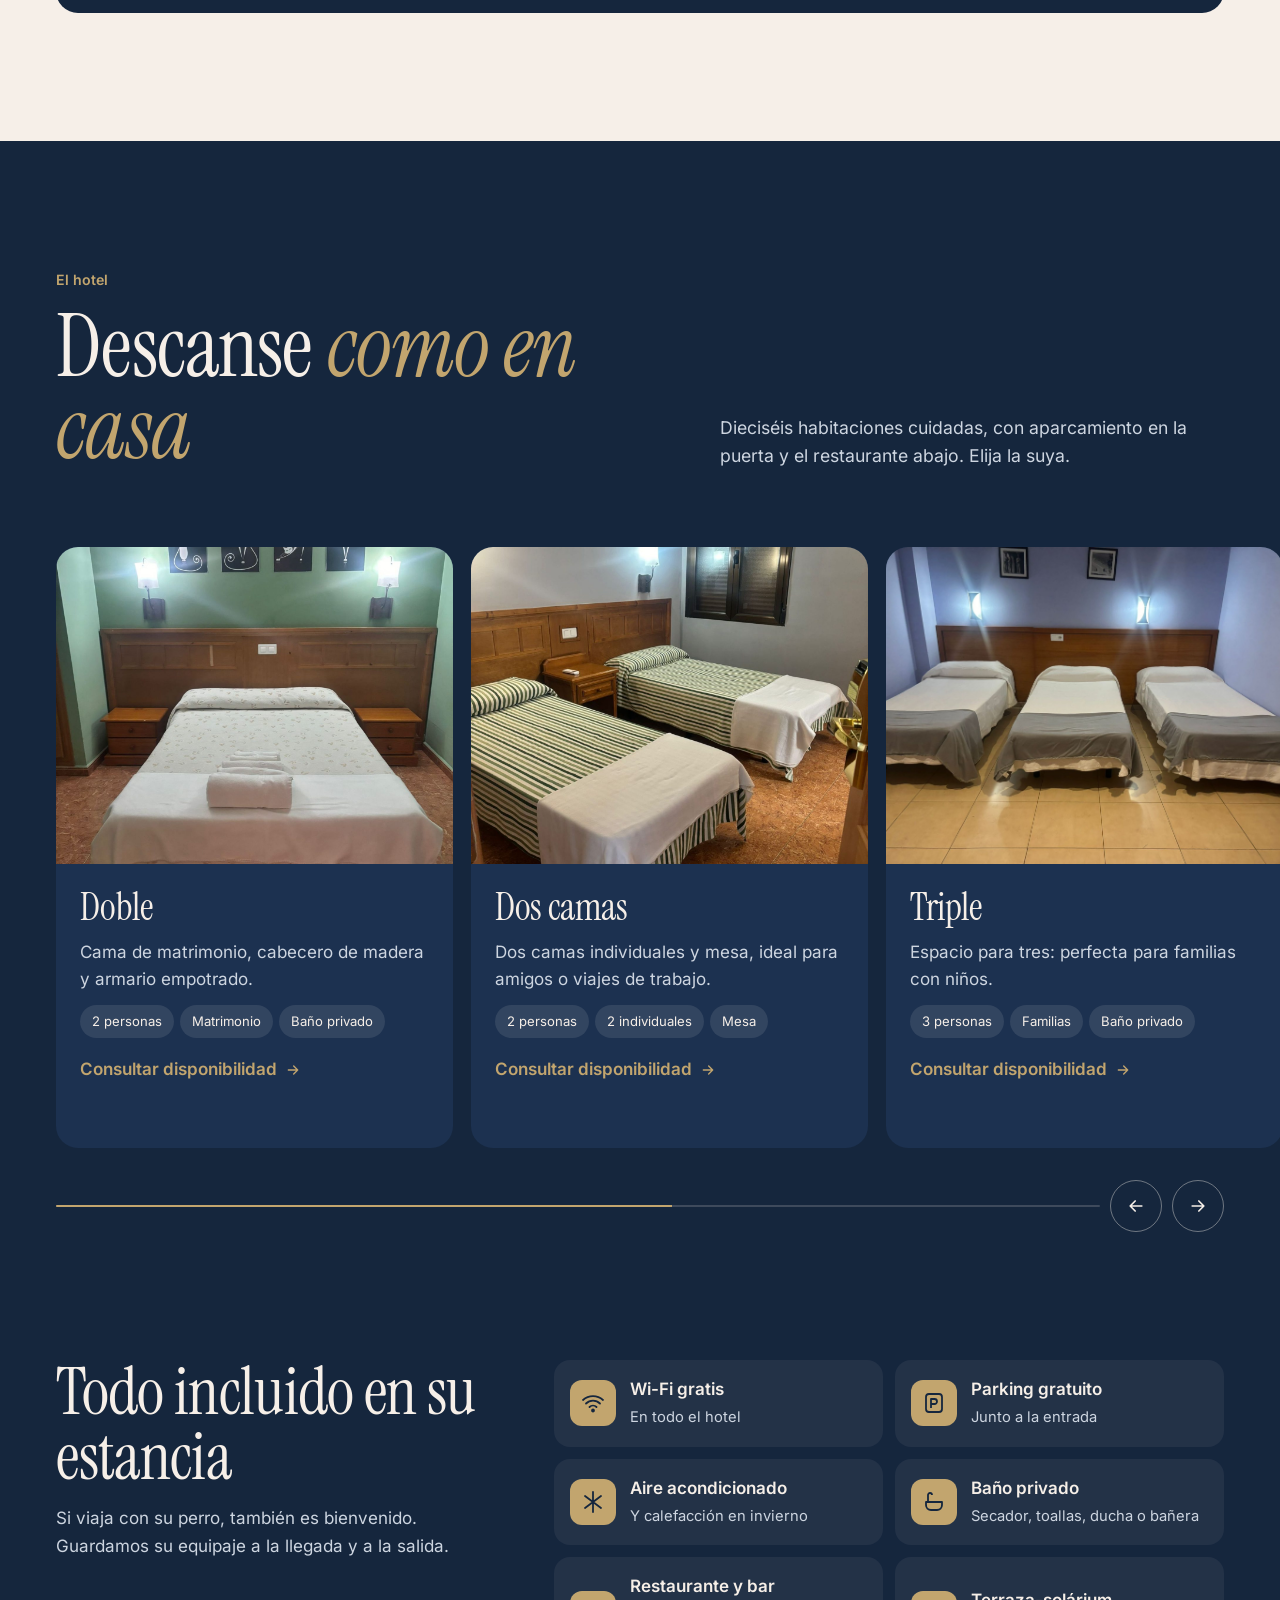
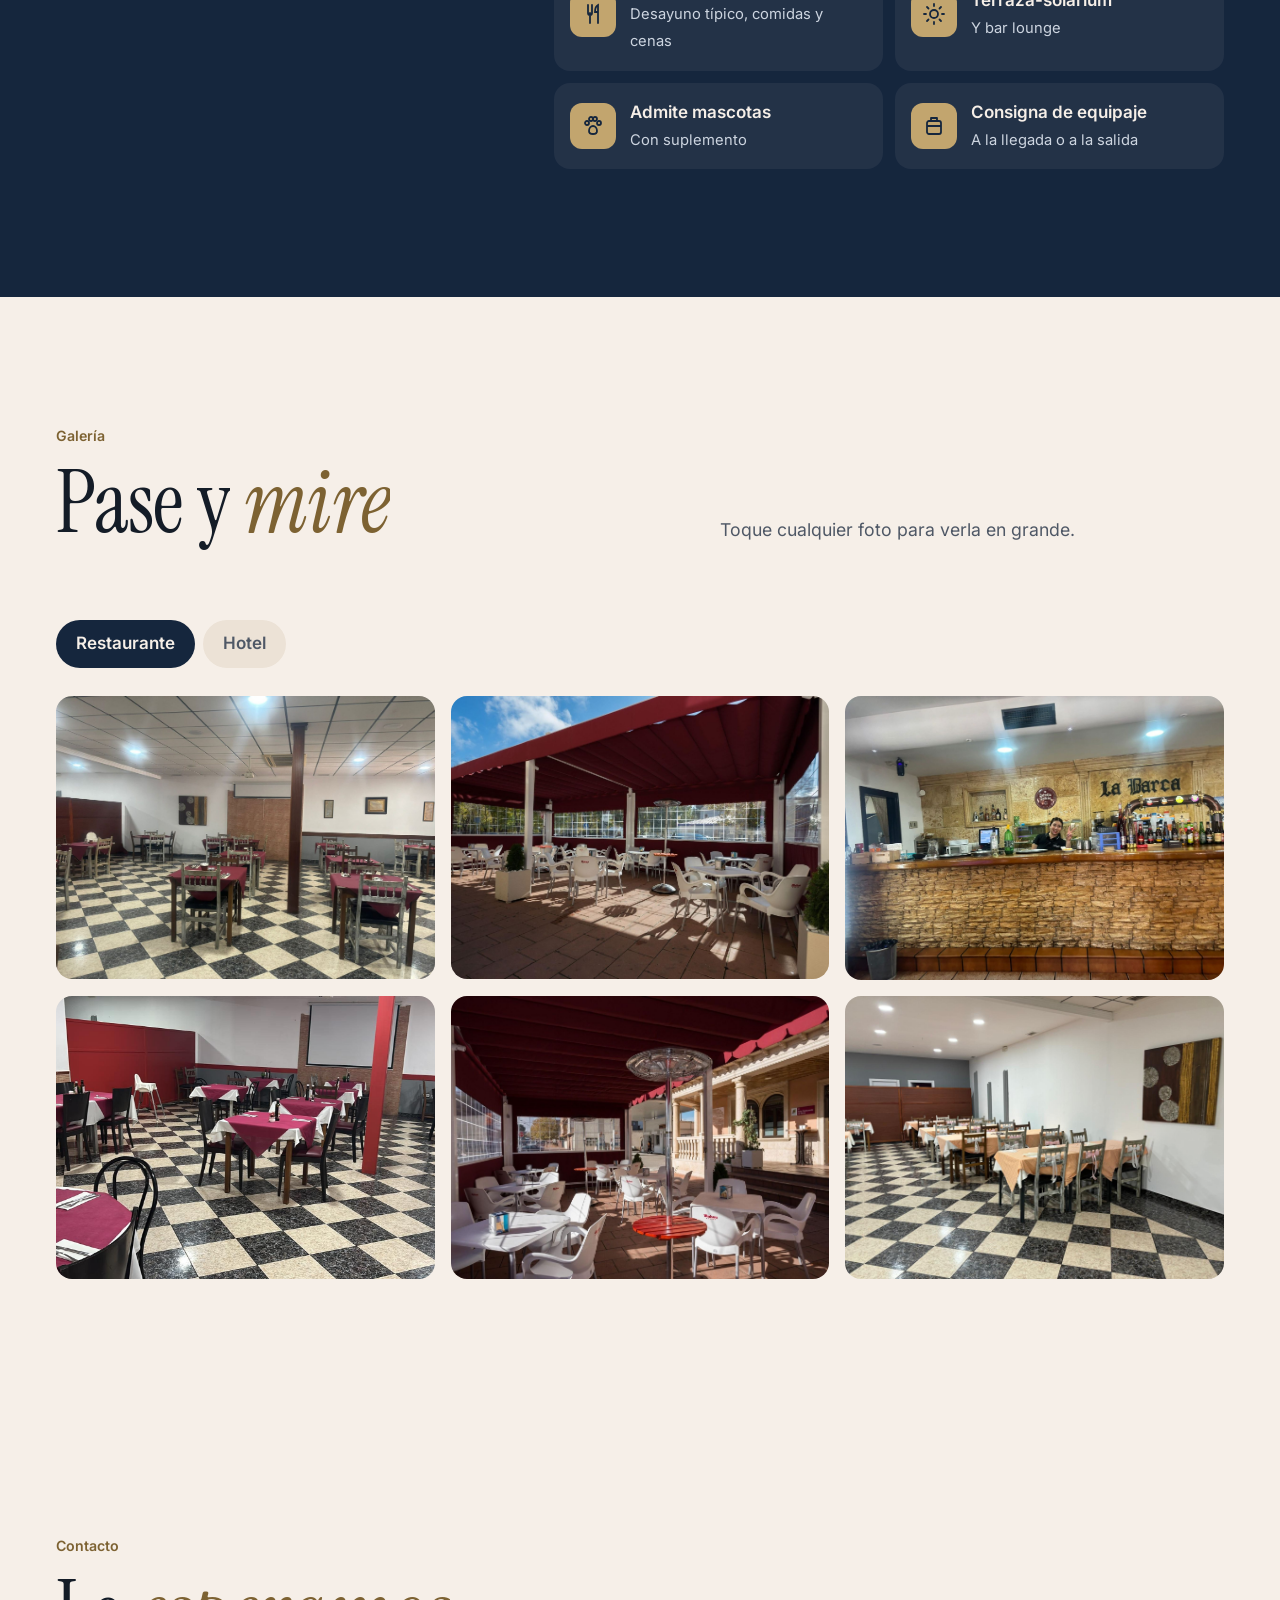
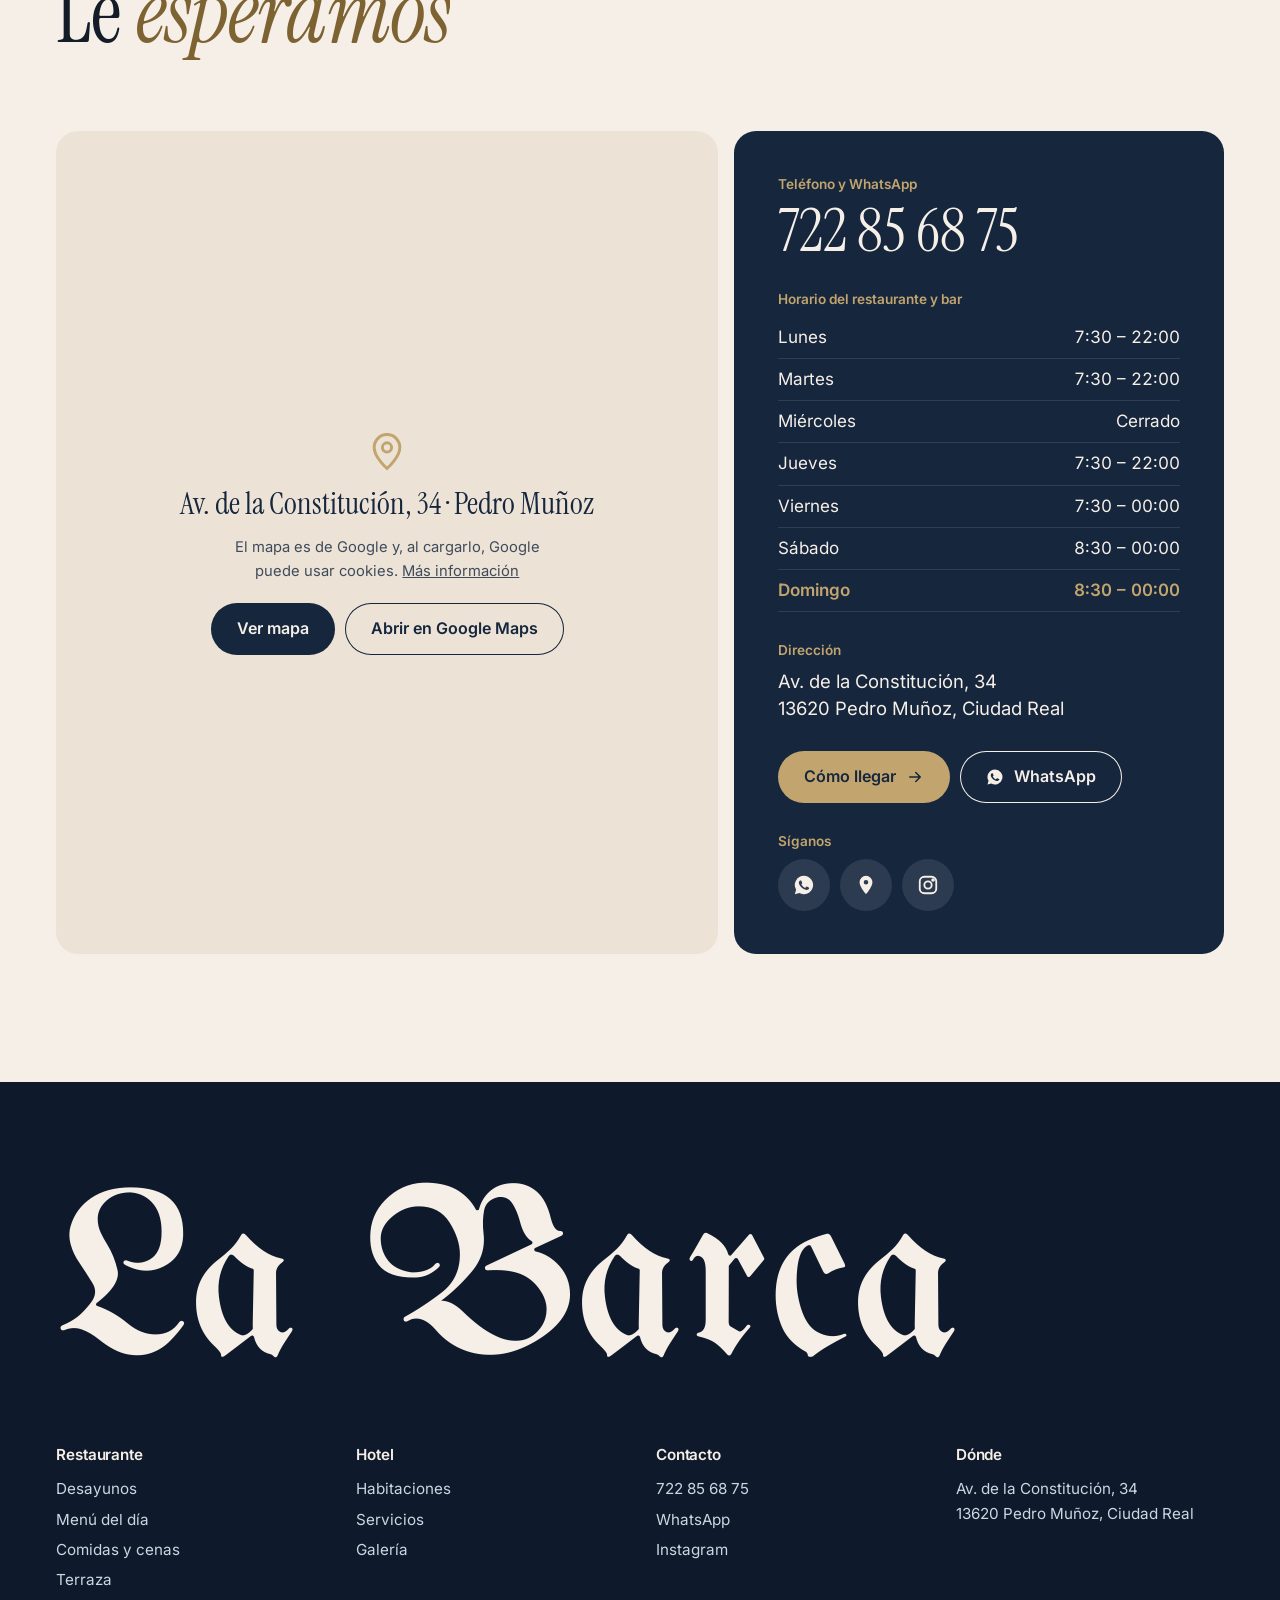
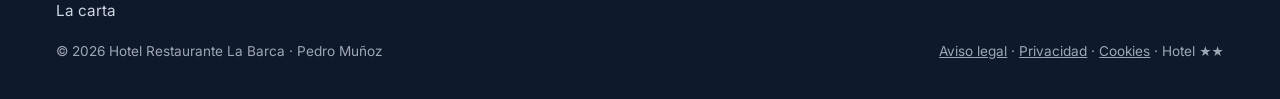
==== commit 85c4fbb4: "Fuentes alojadas en la web, GitHub en la privacidad y precio de los helados Co-Authored-By: Claude O" ====
--- a/index.html
+++ b/index.html
@@ -2,7 +2,7 @@
 <html lang="es">
 <head>
 <meta charset="utf-8">
-<meta http-equiv="Content-Security-Policy" content="default-src 'none'; script-src 'sha256-GPez4J/LPlcYP7SgEF0k3SF0vjDYb8Mx3ZKUJEV4pgA='; style-src 'self' 'unsafe-inline' https://fonts.googleapis.com; font-src https://fonts.gstatic.com; img-src 'self' data:; frame-src https://maps.google.com https://www.google.com; connect-src 'none'; manifest-src 'self'; base-uri 'none'; form-action 'none'; object-src 'none'; upgrade-insecure-requests">
+<meta http-equiv="Content-Security-Policy" content="default-src 'none'; script-src 'sha256-GPez4J/LPlcYP7SgEF0k3SF0vjDYb8Mx3ZKUJEV4pgA='; style-src 'self' 'unsafe-inline'; font-src 'self'; img-src 'self' data:; frame-src https://maps.google.com https://www.google.com; connect-src 'none'; manifest-src 'self'; base-uri 'none'; form-action 'none'; object-src 'none'; upgrade-insecure-requests">
 <meta name="referrer" content="strict-origin-when-cross-origin">
 <meta name="viewport" content="width=device-width, initial-scale=1">
 <title>Hotel Restaurante La Barca · Pedro Muñoz</title>
@@ -95,9 +95,7 @@
 }
 </script>
 <meta name="theme-color" content="#15263d">
-<link rel="preconnect" href="https://fonts.googleapis.com">
-<link rel="preconnect" href="https://fonts.gstatic.com" crossorigin>
-<link href="https://fonts.googleapis.com/css2?family=Instrument+Serif:ital@0;1&family=Inter:wght@400;500;600&family=UnifrakturMaguntia&display=swap" rel="stylesheet">
+<link href="fonts.css" rel="stylesheet">
 <style>
 /* ===================================================================
    LA BARCA · Hotel Restaurante
@@ -585,7 +583,7 @@
       <div class="menu" id="carta">
         <div class="menu__head"><h3 class="up">La carta</h3><p class="up" style="--i:1">Elija una sección para ver los platos y precios.</p></div>
         <div class="mtabs up" role="tablist" aria-label="Secciones de la carta"><button role="tab" id="mt-desayunos" aria-controls="mp-desayunos" aria-selected="true" tabindex="0">Desayunos</button><button role="tab" id="mt-hamburguesas" aria-controls="mp-hamburguesas" aria-selected="false" tabindex="-1">Hamburguesas</button><button role="tab" id="mt-ensaladas" aria-controls="mp-ensaladas" aria-selected="false" tabindex="-1">Ensaladas</button><button role="tab" id="mt-sandwiches" aria-controls="mp-sandwiches" aria-selected="false" tabindex="-1">Sándwiches y tostas</button><button role="tab" id="mt-combinados" aria-controls="mp-combinados" aria-selected="false" tabindex="-1">Platos combinados</button><button role="tab" id="mt-postres" aria-controls="mp-postres" aria-selected="false" tabindex="-1">Postres</button></div>
-        <div class="mpanels"><div class="mpanel" role="tabpanel" id="mp-desayunos" aria-labelledby="mt-desayunos"><p class="mintro">Café o infusión con lo que más le apetezca, y almuerzos con bebida incluida.</p><div class="mgrid"><div class="mgrp"><h4>Desayunos</h4><ul><li class="mi"><div class="mi__l"><span class="mi__n">Café o infusión + zumo + tostada</span><span class="mi__p">4,80 €</span></div></li><li class="mi"><div class="mi__l"><span class="mi__n">Café o infusión + tostada</span><span class="mi__p">2,80 €</span></div></li><li class="mi"><div class="mi__l"><span class="mi__n">Café o infusión + croissant</span><span class="mi__p">3,00 €</span></div></li><li class="mi"><div class="mi__l"><span class="mi__n">Café o infusión + plum cake</span><span class="mi__p">3,00 €</span></div></li><li class="mi"><div class="mi__l"><span class="mi__n">Café o infusión + tostada de jamón, atún o queso</span><span class="mi__p">3,90 €</span></div></li><li class="mi"><div class="mi__l"><span class="mi__n">Café o infusión + sándwich mixto</span><span class="mi__p">4,80 €</span></div></li><li class="mi"><div class="mi__l"><span class="mi__n">Café o infusión + croissant mixto</span><span class="mi__p">5,20 €</span></div></li></ul></div><div class="mgrp"><h4>Bebidas y almuerzos</h4><ul><li class="mi"><div class="mi__l"><span class="mi__n">Café</span><span class="mi__p">1,50 €</span></div></li><li class="mi"><div class="mi__l"><span class="mi__n">Colacao</span><span class="mi__p">1,70 €</span></div></li><li class="mi"><div class="mi__l"><span class="mi__n">Café con gota de licor</span><span class="mi__p">1,80 €</span></div></li><li class="mi"><div class="mi__l"><span class="mi__n">Capuccino</span><span class="mi__p">2,00 €</span></div></li><li class="mi"><div class="mi__l"><span class="mi__n">Zumo natural</span><span class="mi__p">3,00 €</span></div></li><li class="mi"><div class="mi__l"><span class="mi__n">Montado + bebida</span><span class="mi__p">5,50 €</span></div></li><li class="mi"><div class="mi__l"><span class="mi__n">Bocadillo + bebida</span><span class="mi__p">6,00 €</span></div></li><li class="mi"><div class="mi__l"><span class="mi__n">Plato combinado + bebida</span><span class="mi__p">6,00 €</span></div></li></ul></div></div><p class="mnote">Los ingredientes de sepia, chipirones, rejos, gambas y pollo tienen un coste adicional de 1 €.</p></div><div class="mpanel" role="tabpanel" id="mp-hamburguesas" aria-labelledby="mt-hamburguesas" hidden><p class="mintro">Todas nuestras hamburguesas llevan patatas.</p><div class="mgrid"><div class="mgrp"><h4>De ternera y buey</h4><ul><li class="mi"><div class="mi__l"><span class="mi__n">La Barca</span><span class="mi__p">11,00 €</span></div><p>Doble carne de ternera, lechuga, tomate, cebolla morada, bacon, queso y huevo</p></li><li class="mi"><div class="mi__l"><span class="mi__n">Ternera</span><span class="mi__p">7,00 €</span></div><p>Carne de ternera 100 %, lechuga, cebolla morada, tomate, bacon, queso y huevo</p></li><li class="mi"><div class="mi__l"><span class="mi__n">Buey</span><span class="mi__p">11,00 €</span></div><p>70 % buey y 30 % vaca, pan de brioche, cebolla caramelizada, lechuga, bacon y rulo de cabra</p></li><li class="mi"><div class="mi__l"><span class="mi__n">Angus</span><span class="mi__p">11,00 €</span></div><p>Carne 100 % Angus, pan de brioche, lechuga, tomate, bacon y cebolla caramelizada</p></li></ul></div><div class="mgrp"><h4>De pollo y sencillas</h4><ul><li class="mi"><div class="mi__l"><span class="mi__n">Pollo</span><span class="mi__p">7,00 €</span></div><p>Carne de pollo 100 % picada, lechuga, tomate, cebolla, huevo, queso y bacon</p></li><li class="mi"><div class="mi__l"><span class="mi__n">Pollo crujiente</span><span class="mi__p">10,00 €</span></div><p>100 % pollo, lechuga, tomate y cebolla</p></li><li class="mi"><div class="mi__l"><span class="mi__n">Hamburguesa simple</span><span class="mi__p">5,50 €</span></div><p>De ternera o pollo, con lechuga y tomate</p></li></ul></div></div></div><div class="mpanel" role="tabpanel" id="mp-ensaladas" aria-labelledby="mt-ensaladas" hidden><p class="mintro">Ensaladas de la casa, y salmorejo o gazpacho en tazón.</p><div class="mgrid"><div class="mgrp"><h4>Ensaladas</h4><ul><li class="mi"><div class="mi__l"><span class="mi__n">Casa</span><span class="mi__p">9,00 €</span></div><p>Lechuga variada, tomate, maíz, atún, huevo duro y cebolla</p></li><li class="mi"><div class="mi__l"><span class="mi__n">Pollo</span><span class="mi__p">10,00 €</span></div><p>Lechuga variada, cebolla frita, maíz, tomate, pollo empanado y salsa de yogur</p></li><li class="mi"><div class="mi__l"><span class="mi__n">Aguacate</span><span class="mi__p">11,00 €</span></div><p>Tarta de tomate con aguacate, base de salmorejo, gambón a la plancha y reducción de Módena</p></li><li class="mi"><div class="mi__l"><span class="mi__n">Anchoas</span><span class="mi__p">12,00 €</span></div><p>Cama de tomate y anchoas</p></li></ul></div><div class="mgrp"><h4>Más ensaladas y tazones</h4><ul><li class="mi"><div class="mi__l"><span class="mi__n">Ventresca</span><span class="mi__p">12,00 €</span></div><p>Tomate en medias lunas con ventresca, cebolla morada y reducción de Módena</p></li><li class="mi"><div class="mi__l"><span class="mi__n">Rulo de cabra</span><span class="mi__p">13,00 €</span></div><p>Lechuga variada, cebolla frita, tomate, rulo de cabra a la plancha, jamón serrano y frutos secos</p></li><li class="mi"><div class="mi__l"><span class="mi__n">Tazón de salmorejo</span><span class="mi__p">5,50 €</span></div></li><li class="mi"><div class="mi__l"><span class="mi__n">Tazón de gazpacho</span><span class="mi__p">5,50 €</span></div></li></ul></div></div></div><div class="mpanel" role="tabpanel" id="mp-sandwiches" aria-labelledby="mt-sandwiches" hidden><p class="mintro">Todos los sándwiches y tostas llevan patatas. Todo ingrediente extra se cobrará.</p><div class="mgrid"><div class="mgrp"><h4>Sándwiches</h4><ul><li class="mi"><div class="mi__l"><span class="mi__n">Mixto</span><span class="mi__p">3,50 €</span></div><p>Pan de molde, jamón de York y queso</p></li><li class="mi"><div class="mi__l"><span class="mi__n">Mixto con huevo</span><span class="mi__p">4,50 €</span></div><p>Pan de molde, jamón de York, queso y huevo frito</p></li><li class="mi"><div class="mi__l"><span class="mi__n">Mixto con bacon</span><span class="mi__p">5,00 €</span></div><p>Pan de molde, jamón de York, queso, bacon y huevo</p></li><li class="mi"><div class="mi__l"><span class="mi__n">Vegetal</span><span class="mi__p">5,50 €</span></div><p>Lechuga, tomate, cebolla, huevo duro y atún</p></li><li class="mi"><div class="mi__l"><span class="mi__n">Vegetal con salmón</span><span class="mi__p">6,00 €</span></div><p>Cebolla, tomate, lechuga, huevo duro y salmón ahumado noruego</p></li><li class="mi"><div class="mi__l"><span class="mi__n">Vegetal con pollo</span><span class="mi__p">6,00 €</span></div><p>Lechuga, tomate, cebolla y pechuga de pollo a la plancha</p></li><li class="mi"><div class="mi__l"><span class="mi__n">La Barca</span><span class="mi__p">6,70 €</span></div><p>Lechuga, tomate, cebolla morada, bacon y pollo a la plancha</p></li></ul></div><div class="mgrp"><h4>Tostas · 8,00 € · Especiales · 12,00 €</h4><ul><li class="mi"><div class="mi__l"><span class="mi__n">Catalana</span><span class="mi__p">8,00 €</span></div><p>Tomate triturado, jamón serrano a la plancha y aceite de oliva virgen extra</p></li><li class="mi"><div class="mi__l"><span class="mi__n">Solomillo</span><span class="mi__p">8,00 €</span></div><p>Salsa de queso cheddar, solomillo de cerdo y rulo de cabra</p></li><li class="mi"><div class="mi__l"><span class="mi__n">Salmón</span><span class="mi__p">8,00 €</span></div><p>Alioli, salmón ahumado noruego y aguacate</p></li><li class="mi"><div class="mi__l"><span class="mi__n">Gulas</span><span class="mi__p">8,00 €</span></div><p>Salteado de gulas y gambas al ajo y cayena</p></li><li class="mi"><div class="mi__l"><span class="mi__n">Orza</span><span class="mi__p">12,00 €</span></div><p>Lomo de orza, alioli y pimientos fritos</p></li><li class="mi"><div class="mi__l"><span class="mi__n">Caballa</span><span class="mi__p">12,00 €</span></div><p>Tomate triturado, pimiento de piquillo, cebolla morada, huevo cocido y caballa</p></li><li class="mi"><div class="mi__l"><span class="mi__n">La Barca</span><span class="mi__p">12,00 €</span></div><p>Salmorejo, aguacate en cubitos y gambas al ajillo</p></li><li class="mi"><div class="mi__l"><span class="mi__n">Matrimonio</span><span class="mi__p">12,00 €</span></div><p>Tomate, pimientos de piquillo, anchoas y boquerones</p></li><li class="mi"><div class="mi__l"><span class="mi__n">Ibérica</span><span class="mi__p">12,00 €</span></div><p>Tomate triturado, jamón ibérico y rulo de cabra a la plancha</p></li></ul></div></div></div><div class="mpanel" role="tabpanel" id="mp-combinados" aria-labelledby="mt-combinados" hidden><p class="mintro">Todos a 12 €, acompañados de ensalada, huevo y patatas. No incluyen bebida.</p><div class="mgrid"><div class="mgrp"><h4>Carnes</h4><ul><li class="mi"><div class="mi__l"><span class="mi__n">Churrasco de pollo</span><span class="mi__p">12,00 €</span></div></li><li class="mi"><div class="mi__l"><span class="mi__n">Churrasco de ternera</span><span class="mi__p">12,00 €</span></div></li><li class="mi"><div class="mi__l"><span class="mi__n">Solomillo de cerdo</span><span class="mi__p">12,00 €</span></div></li><li class="mi"><div class="mi__l"><span class="mi__n">Filete de ternera</span><span class="mi__p">12,00 €</span></div></li><li class="mi"><div class="mi__l"><span class="mi__n">Pechuga de pollo</span><span class="mi__p">12,00 €</span></div></li><li class="mi"><div class="mi__l"><span class="mi__n">Alas (3 unidades)</span><span class="mi__p">12,00 €</span></div></li></ul></div><div class="mgrp"><h4>Del mar</h4><ul><li class="mi"><div class="mi__l"><span class="mi__n">Chipirones fritos</span><span class="mi__p">12,00 €</span></div></li><li class="mi"><div class="mi__l"><span class="mi__n">Calamares</span><span class="mi__p">12,00 €</span></div></li></ul></div></div><p class="mnote">Los empanados llevan un suplemento de 1 €. Todo ingrediente extra se cobrará.</p></div><div class="mpanel" role="tabpanel" id="mp-postres" aria-labelledby="mt-postres" hidden><p class="mintro">Nuestras tartas son caseras: 4,50 € la porción.</p><div class="mgrid"><div class="mgrp"><h4>Tartas caseras</h4><ul><li class="mi"><div class="mi__l"><span class="mi__n">Tarta de queso manchego</span><span class="mi__p">4,50 €</span></div></li><li class="mi"><div class="mi__l"><span class="mi__n">Tarta red velvet</span><span class="mi__p">4,50 €</span></div></li><li class="mi"><div class="mi__l"><span class="mi__n">Tarta de chocolate</span><span class="mi__p">4,50 €</span></div></li><li class="mi"><div class="mi__l"><span class="mi__n">Tarta de zanahoria</span><span class="mi__p">4,50 €</span></div></li><li class="mi"><div class="mi__l"><span class="mi__n">Milhojas de crema pastelera</span><span class="mi__p">4,50 €</span></div></li><li class="mi"><div class="mi__l"><span class="mi__n">Tarta de whisky</span><span class="mi__p">4,00 €</span></div></li></ul></div><div class="mgrp"><h4>Más dulces</h4><ul><li class="mi"><div class="mi__l"><span class="mi__n">Coulant de chocolate</span><span class="mi__p">4,00 €</span></div></li><li class="mi"><div class="mi__l"><span class="mi__n">Tortitas</span><span class="mi__p">3,50 €</span></div></li><li class="mi"><div class="mi__l"><span class="mi__n">Fruta del tiempo</span><span class="mi__p">2,00 €</span></div></li><li class="mi"><div class="mi__l"><span class="mi__n">Whisky o crema catalana</span><span class="mi__p">4,90 €</span></div></li><li class="mi"><div class="mi__l"><span class="mi__n">Helados artesanos en cerámica</span></div><p>Pregunte por los sabores del día</p></li></ul></div></div><p class="mnote">¿Algo más? Pregúntenos y descubra nuestras sugerencias especiales.</p></div></div>
+        <div class="mpanels"><div class="mpanel" role="tabpanel" id="mp-desayunos" aria-labelledby="mt-desayunos"><p class="mintro">Café o infusión con lo que más le apetezca, y almuerzos con bebida incluida.</p><div class="mgrid"><div class="mgrp"><h4>Desayunos</h4><ul><li class="mi"><div class="mi__l"><span class="mi__n">Café o infusión + zumo + tostada</span><span class="mi__p">4,80 €</span></div></li><li class="mi"><div class="mi__l"><span class="mi__n">Café o infusión + tostada</span><span class="mi__p">2,80 €</span></div></li><li class="mi"><div class="mi__l"><span class="mi__n">Café o infusión + croissant</span><span class="mi__p">3,00 €</span></div></li><li class="mi"><div class="mi__l"><span class="mi__n">Café o infusión + plum cake</span><span class="mi__p">3,00 €</span></div></li><li class="mi"><div class="mi__l"><span class="mi__n">Café o infusión + tostada de jamón, atún o queso</span><span class="mi__p">3,90 €</span></div></li><li class="mi"><div class="mi__l"><span class="mi__n">Café o infusión + sándwich mixto</span><span class="mi__p">4,80 €</span></div></li><li class="mi"><div class="mi__l"><span class="mi__n">Café o infusión + croissant mixto</span><span class="mi__p">5,20 €</span></div></li></ul></div><div class="mgrp"><h4>Bebidas y almuerzos</h4><ul><li class="mi"><div class="mi__l"><span class="mi__n">Café</span><span class="mi__p">1,50 €</span></div></li><li class="mi"><div class="mi__l"><span class="mi__n">Colacao</span><span class="mi__p">1,70 €</span></div></li><li class="mi"><div class="mi__l"><span class="mi__n">Café con gota de licor</span><span class="mi__p">1,80 €</span></div></li><li class="mi"><div class="mi__l"><span class="mi__n">Capuccino</span><span class="mi__p">2,00 €</span></div></li><li class="mi"><div class="mi__l"><span class="mi__n">Zumo natural</span><span class="mi__p">3,00 €</span></div></li><li class="mi"><div class="mi__l"><span class="mi__n">Montado + bebida</span><span class="mi__p">5,50 €</span></div></li><li class="mi"><div class="mi__l"><span class="mi__n">Bocadillo + bebida</span><span class="mi__p">6,00 €</span></div></li><li class="mi"><div class="mi__l"><span class="mi__n">Plato combinado + bebida</span><span class="mi__p">6,00 €</span></div></li></ul></div></div><p class="mnote">Los ingredientes de sepia, chipirones, rejos, gambas y pollo tienen un coste adicional de 1 €.</p></div><div class="mpanel" role="tabpanel" id="mp-hamburguesas" aria-labelledby="mt-hamburguesas" hidden><p class="mintro">Todas nuestras hamburguesas llevan patatas.</p><div class="mgrid"><div class="mgrp"><h4>De ternera y buey</h4><ul><li class="mi"><div class="mi__l"><span class="mi__n">La Barca</span><span class="mi__p">11,00 €</span></div><p>Doble carne de ternera, lechuga, tomate, cebolla morada, bacon, queso y huevo</p></li><li class="mi"><div class="mi__l"><span class="mi__n">Ternera</span><span class="mi__p">7,00 €</span></div><p>Carne de ternera 100 %, lechuga, cebolla morada, tomate, bacon, queso y huevo</p></li><li class="mi"><div class="mi__l"><span class="mi__n">Buey</span><span class="mi__p">11,00 €</span></div><p>70 % buey y 30 % vaca, pan de brioche, cebolla caramelizada, lechuga, bacon y rulo de cabra</p></li><li class="mi"><div class="mi__l"><span class="mi__n">Angus</span><span class="mi__p">11,00 €</span></div><p>Carne 100 % Angus, pan de brioche, lechuga, tomate, bacon y cebolla caramelizada</p></li></ul></div><div class="mgrp"><h4>De pollo y sencillas</h4><ul><li class="mi"><div class="mi__l"><span class="mi__n">Pollo</span><span class="mi__p">7,00 €</span></div><p>Carne de pollo 100 % picada, lechuga, tomate, cebolla, huevo, queso y bacon</p></li><li class="mi"><div class="mi__l"><span class="mi__n">Pollo crujiente</span><span class="mi__p">10,00 €</span></div><p>100 % pollo, lechuga, tomate y cebolla</p></li><li class="mi"><div class="mi__l"><span class="mi__n">Hamburguesa simple</span><span class="mi__p">5,50 €</span></div><p>De ternera o pollo, con lechuga y tomate</p></li></ul></div></div></div><div class="mpanel" role="tabpanel" id="mp-ensaladas" aria-labelledby="mt-ensaladas" hidden><p class="mintro">Ensaladas de la casa, y salmorejo o gazpacho en tazón.</p><div class="mgrid"><div class="mgrp"><h4>Ensaladas</h4><ul><li class="mi"><div class="mi__l"><span class="mi__n">Casa</span><span class="mi__p">9,00 €</span></div><p>Lechuga variada, tomate, maíz, atún, huevo duro y cebolla</p></li><li class="mi"><div class="mi__l"><span class="mi__n">Pollo</span><span class="mi__p">10,00 €</span></div><p>Lechuga variada, cebolla frita, maíz, tomate, pollo empanado y salsa de yogur</p></li><li class="mi"><div class="mi__l"><span class="mi__n">Aguacate</span><span class="mi__p">11,00 €</span></div><p>Tarta de tomate con aguacate, base de salmorejo, gambón a la plancha y reducción de Módena</p></li><li class="mi"><div class="mi__l"><span class="mi__n">Anchoas</span><span class="mi__p">12,00 €</span></div><p>Cama de tomate y anchoas</p></li></ul></div><div class="mgrp"><h4>Más ensaladas y tazones</h4><ul><li class="mi"><div class="mi__l"><span class="mi__n">Ventresca</span><span class="mi__p">12,00 €</span></div><p>Tomate en medias lunas con ventresca, cebolla morada y reducción de Módena</p></li><li class="mi"><div class="mi__l"><span class="mi__n">Rulo de cabra</span><span class="mi__p">13,00 €</span></div><p>Lechuga variada, cebolla frita, tomate, rulo de cabra a la plancha, jamón serrano y frutos secos</p></li><li class="mi"><div class="mi__l"><span class="mi__n">Tazón de salmorejo</span><span class="mi__p">5,50 €</span></div></li><li class="mi"><div class="mi__l"><span class="mi__n">Tazón de gazpacho</span><span class="mi__p">5,50 €</span></div></li></ul></div></div></div><div class="mpanel" role="tabpanel" id="mp-sandwiches" aria-labelledby="mt-sandwiches" hidden><p class="mintro">Todos los sándwiches y tostas llevan patatas. Todo ingrediente extra se cobrará.</p><div class="mgrid"><div class="mgrp"><h4>Sándwiches</h4><ul><li class="mi"><div class="mi__l"><span class="mi__n">Mixto</span><span class="mi__p">3,50 €</span></div><p>Pan de molde, jamón de York y queso</p></li><li class="mi"><div class="mi__l"><span class="mi__n">Mixto con huevo</span><span class="mi__p">4,50 €</span></div><p>Pan de molde, jamón de York, queso y huevo frito</p></li><li class="mi"><div class="mi__l"><span class="mi__n">Mixto con bacon</span><span class="mi__p">5,00 €</span></div><p>Pan de molde, jamón de York, queso, bacon y huevo</p></li><li class="mi"><div class="mi__l"><span class="mi__n">Vegetal</span><span class="mi__p">5,50 €</span></div><p>Lechuga, tomate, cebolla, huevo duro y atún</p></li><li class="mi"><div class="mi__l"><span class="mi__n">Vegetal con salmón</span><span class="mi__p">6,00 €</span></div><p>Cebolla, tomate, lechuga, huevo duro y salmón ahumado noruego</p></li><li class="mi"><div class="mi__l"><span class="mi__n">Vegetal con pollo</span><span class="mi__p">6,00 €</span></div><p>Lechuga, tomate, cebolla y pechuga de pollo a la plancha</p></li><li class="mi"><div class="mi__l"><span class="mi__n">La Barca</span><span class="mi__p">6,70 €</span></div><p>Lechuga, tomate, cebolla morada, bacon y pollo a la plancha</p></li></ul></div><div class="mgrp"><h4>Tostas · 8,00 € · Especiales · 12,00 €</h4><ul><li class="mi"><div class="mi__l"><span class="mi__n">Catalana</span><span class="mi__p">8,00 €</span></div><p>Tomate triturado, jamón serrano a la plancha y aceite de oliva virgen extra</p></li><li class="mi"><div class="mi__l"><span class="mi__n">Solomillo</span><span class="mi__p">8,00 €</span></div><p>Salsa de queso cheddar, solomillo de cerdo y rulo de cabra</p></li><li class="mi"><div class="mi__l"><span class="mi__n">Salmón</span><span class="mi__p">8,00 €</span></div><p>Alioli, salmón ahumado noruego y aguacate</p></li><li class="mi"><div class="mi__l"><span class="mi__n">Gulas</span><span class="mi__p">8,00 €</span></div><p>Salteado de gulas y gambas al ajo y cayena</p></li><li class="mi"><div class="mi__l"><span class="mi__n">Orza</span><span class="mi__p">12,00 €</span></div><p>Lomo de orza, alioli y pimientos fritos</p></li><li class="mi"><div class="mi__l"><span class="mi__n">Caballa</span><span class="mi__p">12,00 €</span></div><p>Tomate triturado, pimiento de piquillo, cebolla morada, huevo cocido y caballa</p></li><li class="mi"><div class="mi__l"><span class="mi__n">La Barca</span><span class="mi__p">12,00 €</span></div><p>Salmorejo, aguacate en cubitos y gambas al ajillo</p></li><li class="mi"><div class="mi__l"><span class="mi__n">Matrimonio</span><span class="mi__p">12,00 €</span></div><p>Tomate, pimientos de piquillo, anchoas y boquerones</p></li><li class="mi"><div class="mi__l"><span class="mi__n">Ibérica</span><span class="mi__p">12,00 €</span></div><p>Tomate triturado, jamón ibérico y rulo de cabra a la plancha</p></li></ul></div></div></div><div class="mpanel" role="tabpanel" id="mp-combinados" aria-labelledby="mt-combinados" hidden><p class="mintro">Todos a 12 €, acompañados de ensalada, huevo y patatas. No incluyen bebida.</p><div class="mgrid"><div class="mgrp"><h4>Carnes</h4><ul><li class="mi"><div class="mi__l"><span class="mi__n">Churrasco de pollo</span><span class="mi__p">12,00 €</span></div></li><li class="mi"><div class="mi__l"><span class="mi__n">Churrasco de ternera</span><span class="mi__p">12,00 €</span></div></li><li class="mi"><div class="mi__l"><span class="mi__n">Solomillo de cerdo</span><span class="mi__p">12,00 €</span></div></li><li class="mi"><div class="mi__l"><span class="mi__n">Filete de ternera</span><span class="mi__p">12,00 €</span></div></li><li class="mi"><div class="mi__l"><span class="mi__n">Pechuga de pollo</span><span class="mi__p">12,00 €</span></div></li><li class="mi"><div class="mi__l"><span class="mi__n">Alas (3 unidades)</span><span class="mi__p">12,00 €</span></div></li></ul></div><div class="mgrp"><h4>Del mar</h4><ul><li class="mi"><div class="mi__l"><span class="mi__n">Chipirones fritos</span><span class="mi__p">12,00 €</span></div></li><li class="mi"><div class="mi__l"><span class="mi__n">Calamares</span><span class="mi__p">12,00 €</span></div></li></ul></div></div><p class="mnote">Los empanados llevan un suplemento de 1 €. Todo ingrediente extra se cobrará.</p></div><div class="mpanel" role="tabpanel" id="mp-postres" aria-labelledby="mt-postres" hidden><p class="mintro">Nuestras tartas son caseras: 4,50 € la porción.</p><div class="mgrid"><div class="mgrp"><h4>Tartas caseras</h4><ul><li class="mi"><div class="mi__l"><span class="mi__n">Tarta de queso manchego</span><span class="mi__p">4,50 €</span></div></li><li class="mi"><div class="mi__l"><span class="mi__n">Tarta red velvet</span><span class="mi__p">4,50 €</span></div></li><li class="mi"><div class="mi__l"><span class="mi__n">Tarta de chocolate</span><span class="mi__p">4,50 €</span></div></li><li class="mi"><div class="mi__l"><span class="mi__n">Tarta de zanahoria</span><span class="mi__p">4,50 €</span></div></li><li class="mi"><div class="mi__l"><span class="mi__n">Milhojas de crema pastelera</span><span class="mi__p">4,50 €</span></div></li><li class="mi"><div class="mi__l"><span class="mi__n">Tarta de whisky</span><span class="mi__p">4,00 €</span></div></li></ul></div><div class="mgrp"><h4>Más dulces</h4><ul><li class="mi"><div class="mi__l"><span class="mi__n">Coulant de chocolate</span><span class="mi__p">4,00 €</span></div></li><li class="mi"><div class="mi__l"><span class="mi__n">Tortitas</span><span class="mi__p">3,50 €</span></div></li><li class="mi"><div class="mi__l"><span class="mi__n">Fruta del tiempo</span><span class="mi__p">2,00 €</span></div></li><li class="mi"><div class="mi__l"><span class="mi__n">Whisky o crema catalana</span><span class="mi__p">4,90 €</span></div></li><li class="mi"><div class="mi__l"><span class="mi__n">Helados artesanos en cerámica</span><span class="mi__p">4,90 €</span></div><p>Pregunte por los sabores del día</p></li></ul></div></div><p class="mnote">¿Algo más? Pregúntenos y descubra nuestras sugerencias especiales.</p></div></div>
       </div>
 
       <div class="quote up">
--- a/fonts.css
+++ b/fonts.css
@@ -0,0 +1,99 @@
+/* latin-ext */
+@font-face {
+  font-family: 'Instrument Serif';
+  font-style: italic;
+  font-weight: 400;
+  font-display: swap;
+  src: url(fonts/instrument-serif-italic-latin-ext.woff2) format('woff2');
+  unicode-range: U+0100-02BA, U+02BD-02C5, U+02C7-02CC, U+02CE-02D7, U+02DD-02FF, U+0304, U+0308, U+0329, U+1D00-1DBF, U+1E00-1E9F, U+1EF2-1EFF, U+2020, U+20A0-20AB, U+20AD-20C4, U+2113, U+2C60-2C7F, U+A720-A7FF;
+}
+/* latin */
+@font-face {
+  font-family: 'Instrument Serif';
+  font-style: italic;
+  font-weight: 400;
+  font-display: swap;
+  src: url(fonts/instrument-serif-italic-latin.woff2) format('woff2');
+  unicode-range: U+0000-00FF, U+0131, U+0152-0153, U+02BB-02BC, U+02C6, U+02DA, U+02DC, U+0304, U+0308, U+0329, U+2000-206F, U+20AC, U+2122, U+2191, U+2193, U+2212, U+2215, U+FEFF, U+FFFD;
+}
+/* latin-ext */
+@font-face {
+  font-family: 'Instrument Serif';
+  font-style: normal;
+  font-weight: 400;
+  font-display: swap;
+  src: url(fonts/instrument-serif-normal-latin-ext.woff2) format('woff2');
+  unicode-range: U+0100-02BA, U+02BD-02C5, U+02C7-02CC, U+02CE-02D7, U+02DD-02FF, U+0304, U+0308, U+0329, U+1D00-1DBF, U+1E00-1E9F, U+1EF2-1EFF, U+2020, U+20A0-20AB, U+20AD-20C4, U+2113, U+2C60-2C7F, U+A720-A7FF;
+}
+/* latin */
+@font-face {
+  font-family: 'Instrument Serif';
+  font-style: normal;
+  font-weight: 400;
+  font-display: swap;
+  src: url(fonts/instrument-serif-normal-latin.woff2) format('woff2');
+  unicode-range: U+0000-00FF, U+0131, U+0152-0153, U+02BB-02BC, U+02C6, U+02DA, U+02DC, U+0304, U+0308, U+0329, U+2000-206F, U+20AC, U+2122, U+2191, U+2193, U+2212, U+2215, U+FEFF, U+FFFD;
+}
+/* latin-ext */
+@font-face {
+  font-family: 'Inter';
+  font-style: normal;
+  font-weight: 400;
+  font-display: swap;
+  src: url(fonts/inter-normal-latin-ext.woff2) format('woff2');
+  unicode-range: U+0100-02BA, U+02BD-02C5, U+02C7-02CC, U+02CE-02D7, U+02DD-02FF, U+0304, U+0308, U+0329, U+1D00-1DBF, U+1E00-1E9F, U+1EF2-1EFF, U+2020, U+20A0-20AB, U+20AD-20C4, U+2113, U+2C60-2C7F, U+A720-A7FF;
+}
+/* latin */
+@font-face {
+  font-family: 'Inter';
+  font-style: normal;
+  font-weight: 400;
+  font-display: swap;
+  src: url(fonts/inter-normal-latin.woff2) format('woff2');
+  unicode-range: U+0000-00FF, U+0131, U+0152-0153, U+02BB-02BC, U+02C6, U+02DA, U+02DC, U+0304, U+0308, U+0329, U+2000-206F, U+20AC, U+2122, U+2191, U+2193, U+2212, U+2215, U+FEFF, U+FFFD;
+}
+/* latin-ext */
+@font-face {
+  font-family: 'Inter';
+  font-style: normal;
+  font-weight: 500;
+  font-display: swap;
+  src: url(fonts/inter-normal-latin-ext.woff2) format('woff2');
+  unicode-range: U+0100-02BA, U+02BD-02C5, U+02C7-02CC, U+02CE-02D7, U+02DD-02FF, U+0304, U+0308, U+0329, U+1D00-1DBF, U+1E00-1E9F, U+1EF2-1EFF, U+2020, U+20A0-20AB, U+20AD-20C4, U+2113, U+2C60-2C7F, U+A720-A7FF;
+}
+/* latin */
+@font-face {
+  font-family: 'Inter';
+  font-style: normal;
+  font-weight: 500;
+  font-display: swap;
+  src: url(fonts/inter-normal-latin.woff2) format('woff2');
+  unicode-range: U+0000-00FF, U+0131, U+0152-0153, U+02BB-02BC, U+02C6, U+02DA, U+02DC, U+0304, U+0308, U+0329, U+2000-206F, U+20AC, U+2122, U+2191, U+2193, U+2212, U+2215, U+FEFF, U+FFFD;
+}
+/* latin-ext */
+@font-face {
+  font-family: 'Inter';
+  font-style: normal;
+  font-weight: 600;
+  font-display: swap;
+  src: url(fonts/inter-normal-latin-ext.woff2) format('woff2');
+  unicode-range: U+0100-02BA, U+02BD-02C5, U+02C7-02CC, U+02CE-02D7, U+02DD-02FF, U+0304, U+0308, U+0329, U+1D00-1DBF, U+1E00-1E9F, U+1EF2-1EFF, U+2020, U+20A0-20AB, U+20AD-20C4, U+2113, U+2C60-2C7F, U+A720-A7FF;
+}
+/* latin */
+@font-face {
+  font-family: 'Inter';
+  font-style: normal;
+  font-weight: 600;
+  font-display: swap;
+  src: url(fonts/inter-normal-latin.woff2) format('woff2');
+  unicode-range: U+0000-00FF, U+0131, U+0152-0153, U+02BB-02BC, U+02C6, U+02DA, U+02DC, U+0304, U+0308, U+0329, U+2000-206F, U+20AC, U+2122, U+2191, U+2193, U+2212, U+2215, U+FEFF, U+FFFD;
+}
+/* latin */
+@font-face {
+  font-family: 'UnifrakturMaguntia';
+  font-style: normal;
+  font-weight: 400;
+  font-display: swap;
+  src: url(fonts/unifrakturmaguntia-normal-latin.woff2) format('woff2');
+  unicode-range: U+0000-00FF, U+0131, U+0152-0153, U+02BB-02BC, U+02C6, U+02DA, U+02DC, U+0304, U+0308, U+0329, U+2000-206F, U+20AC, U+2122, U+2191, U+2193, U+2212, U+2215, U+FEFF, U+FFFD;
+}
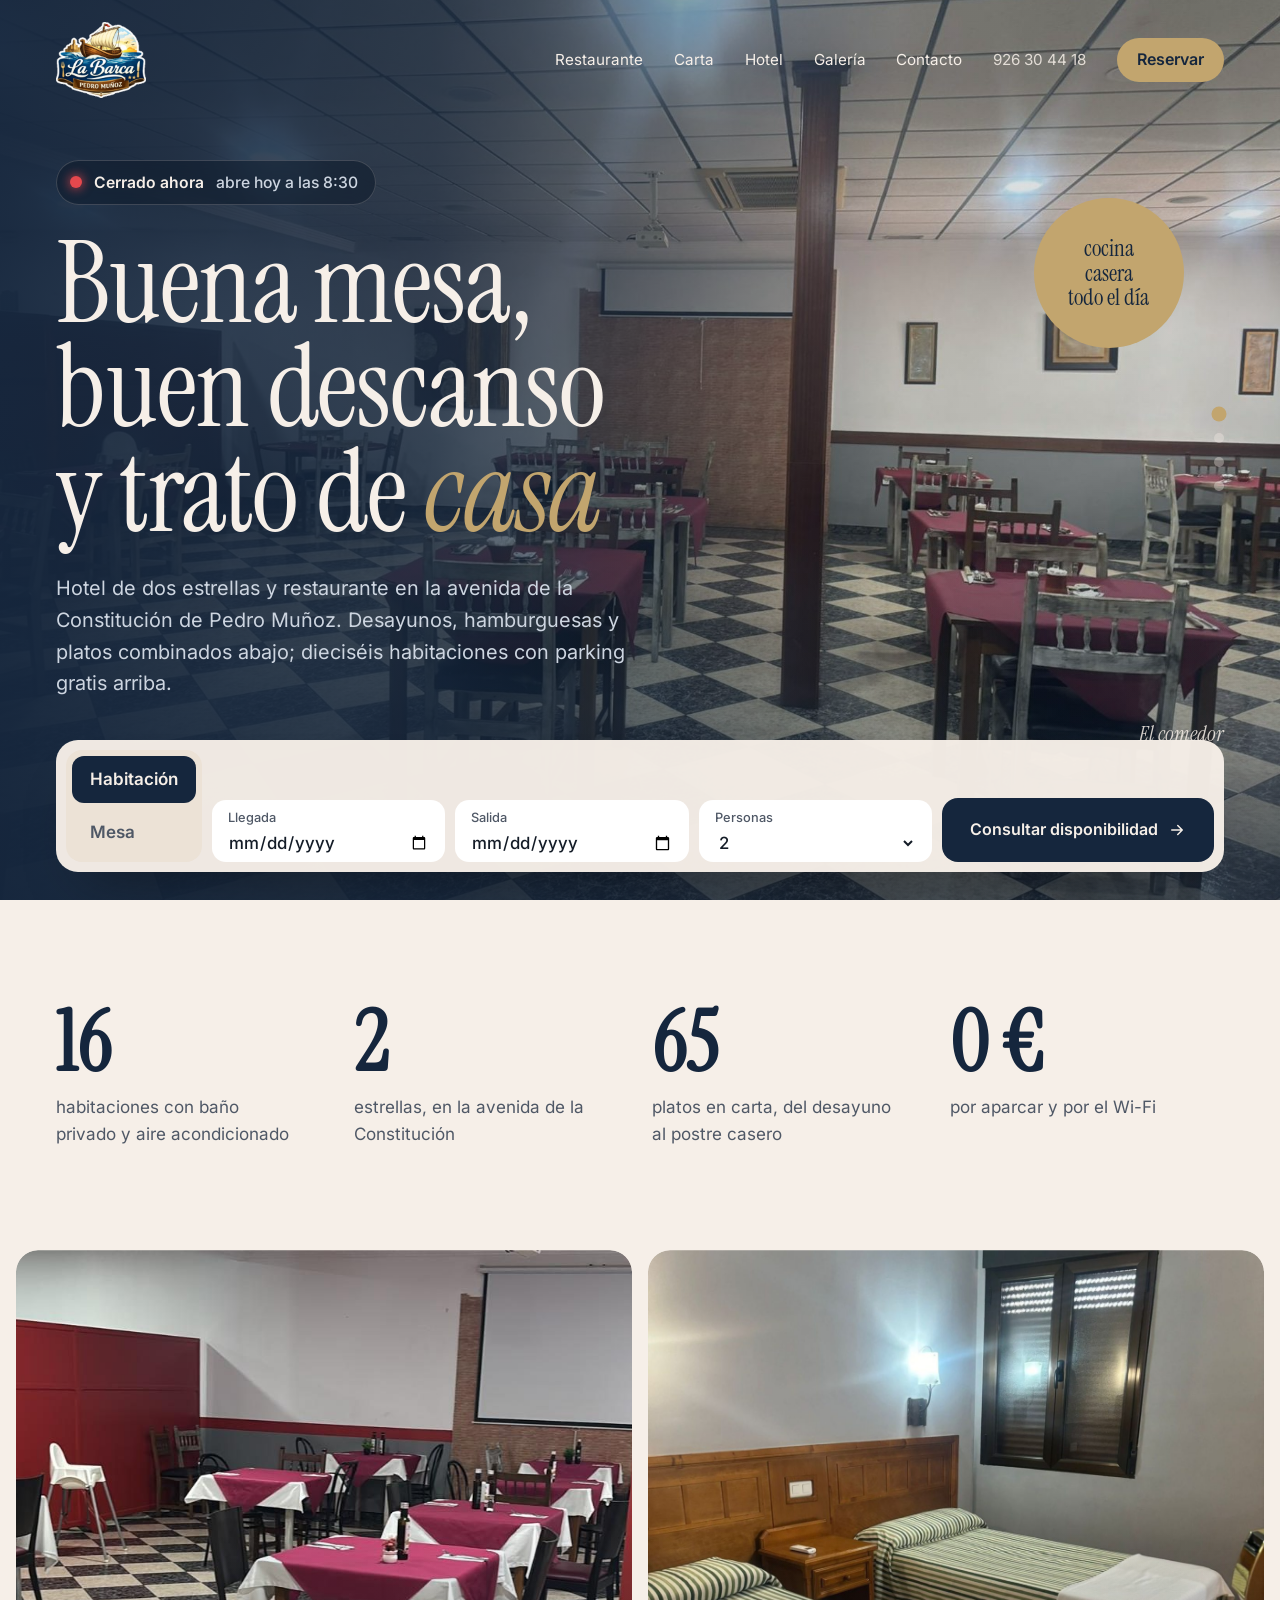
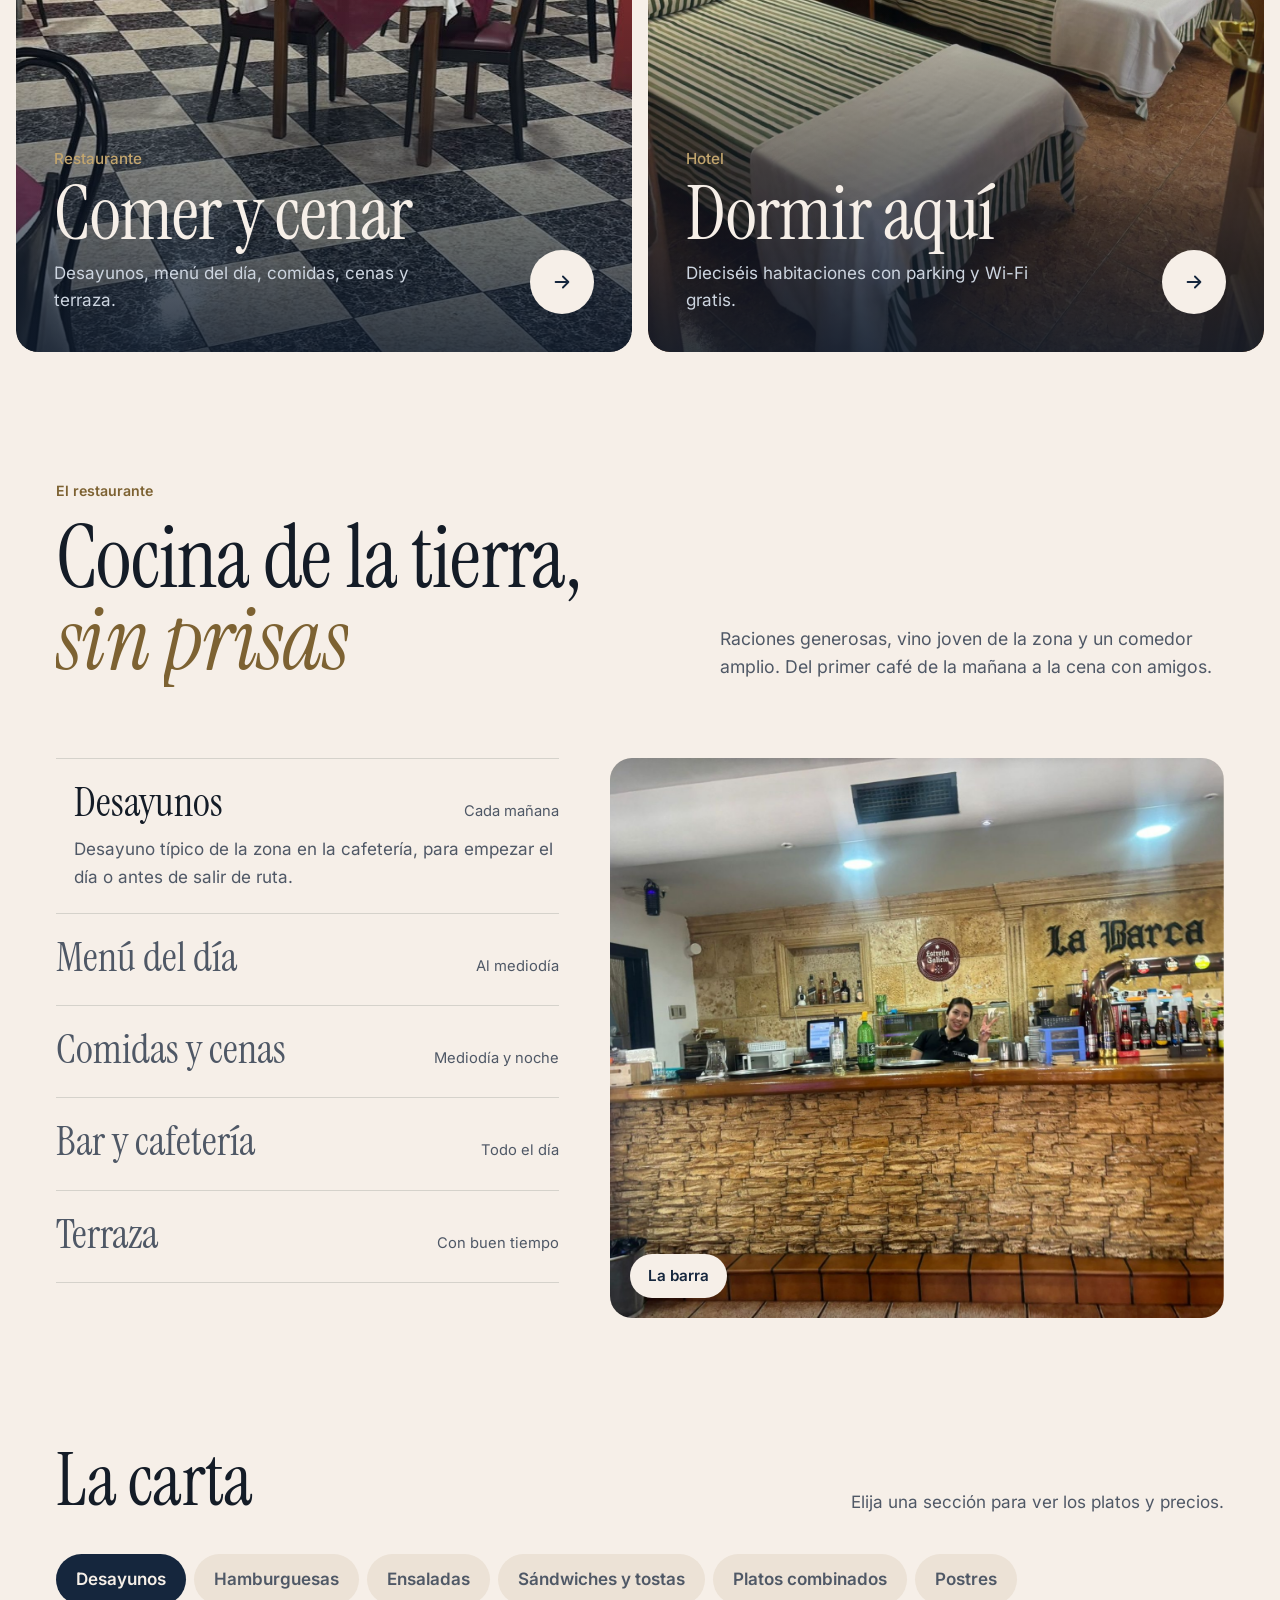
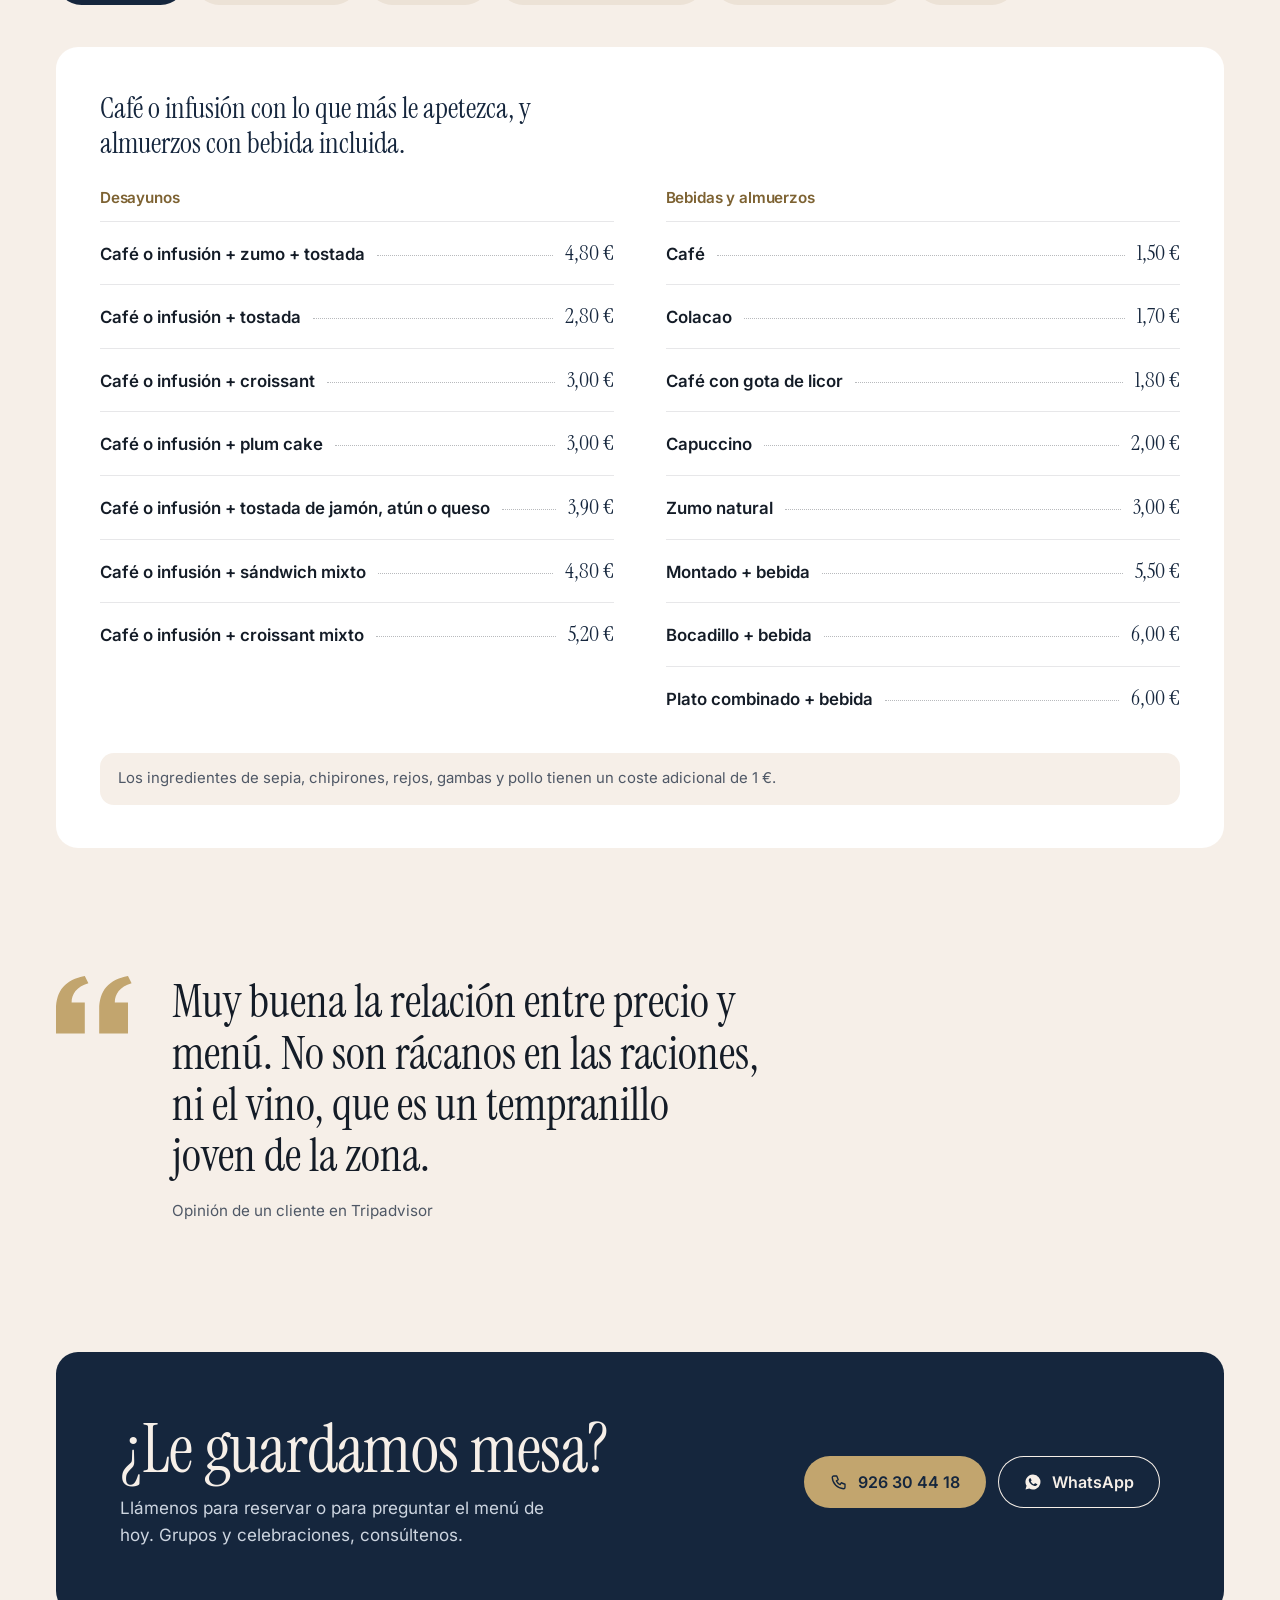
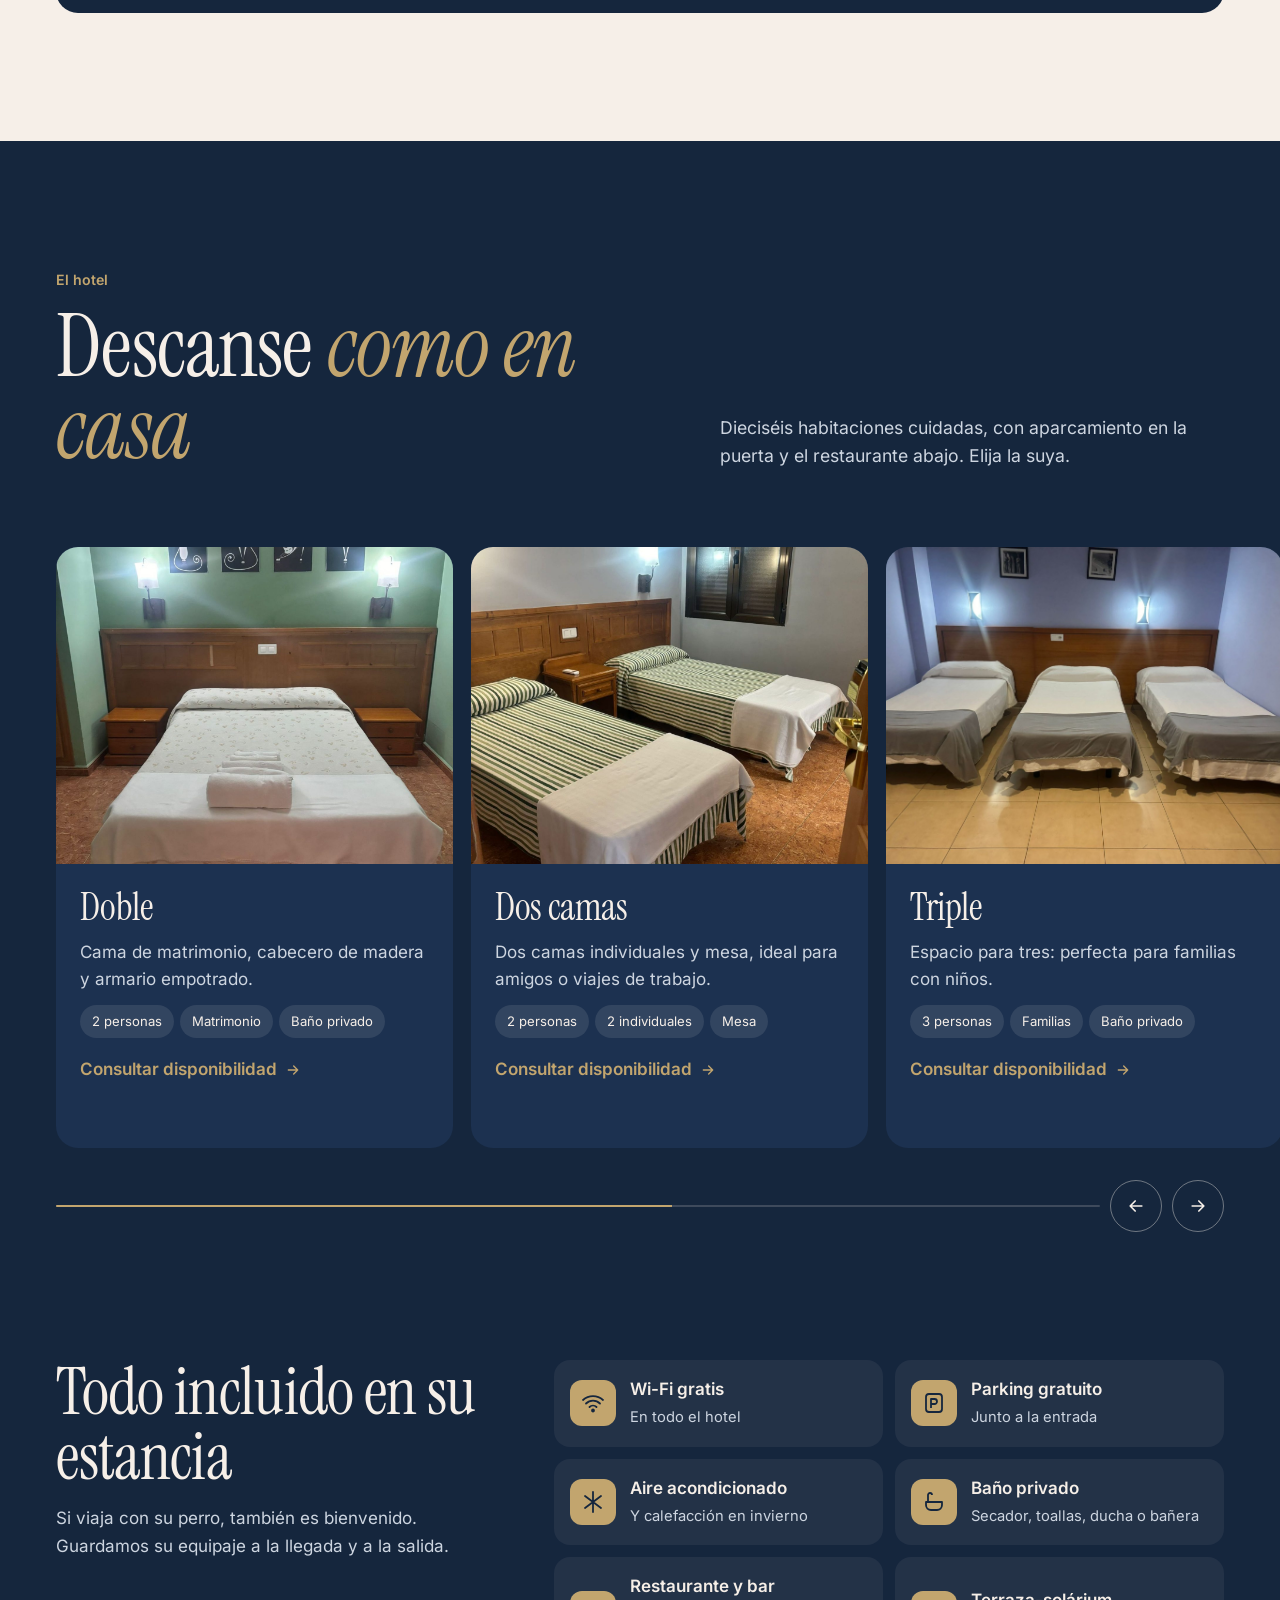
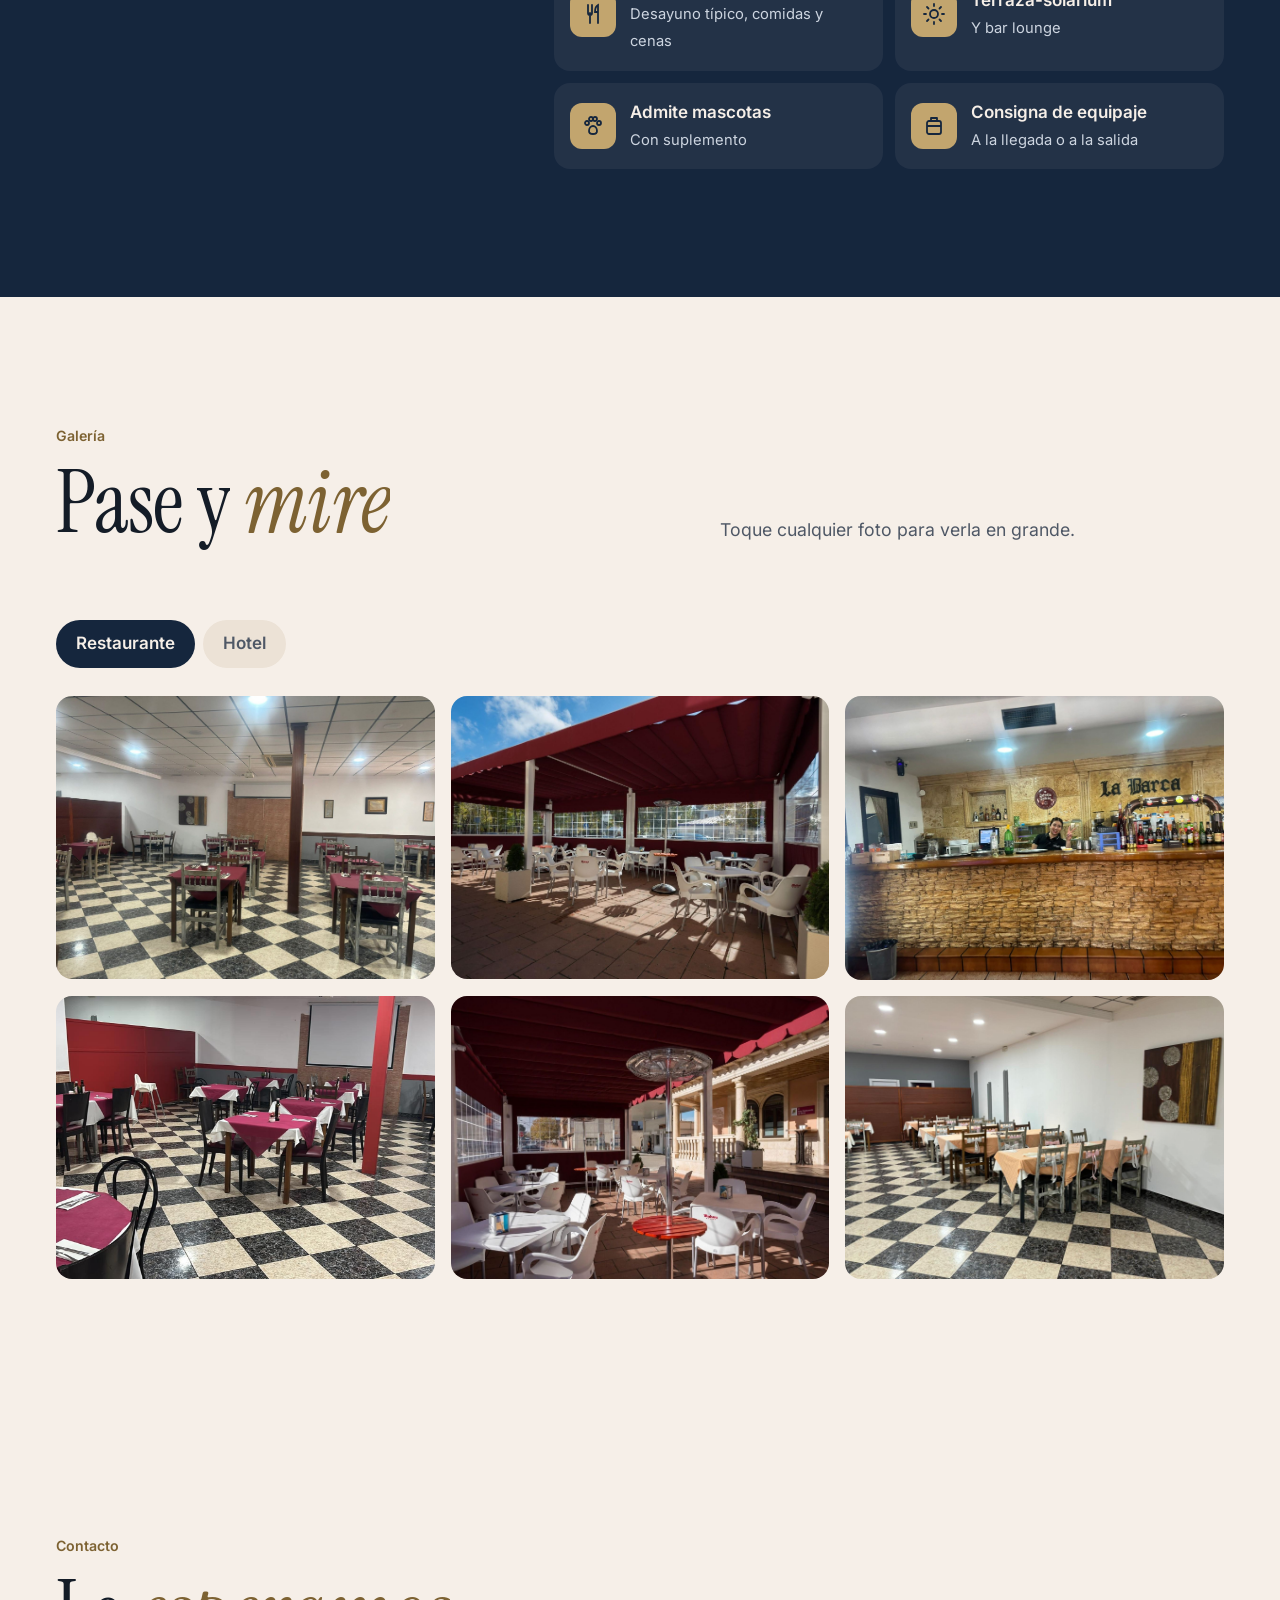
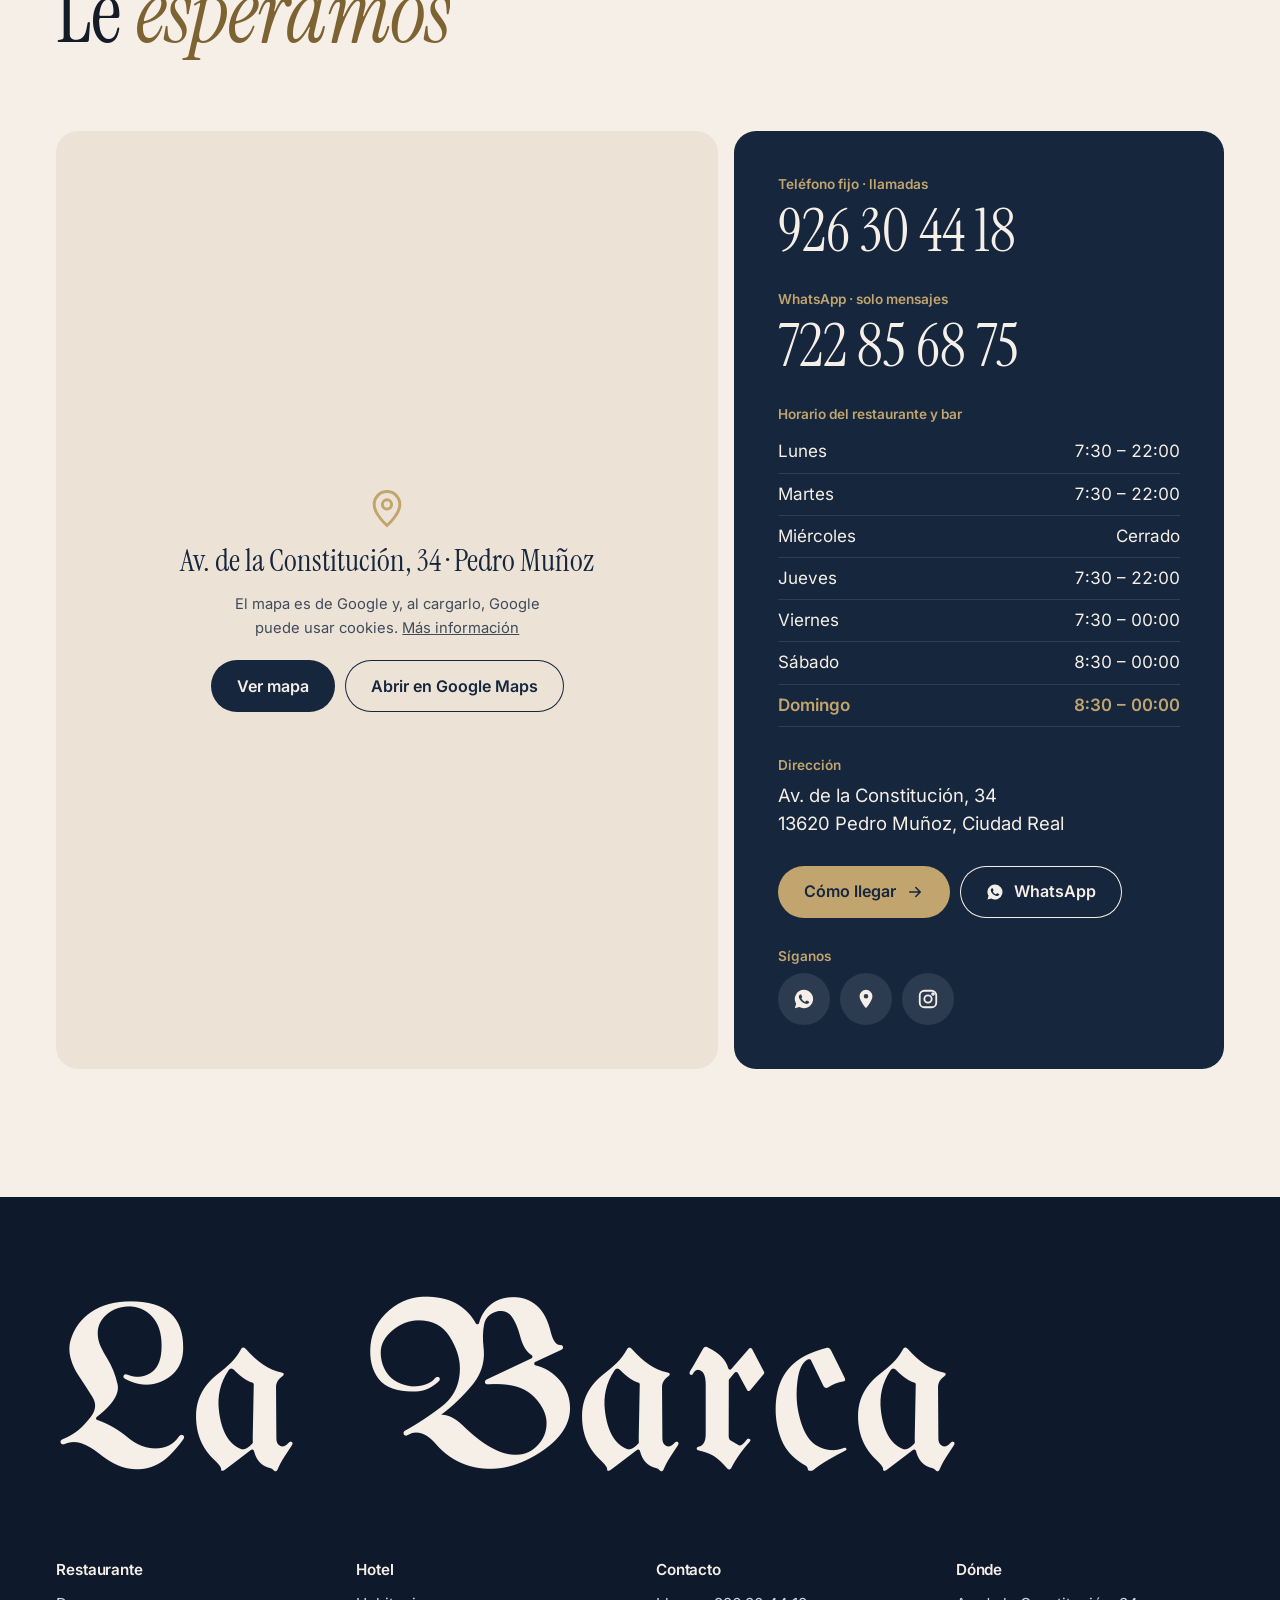
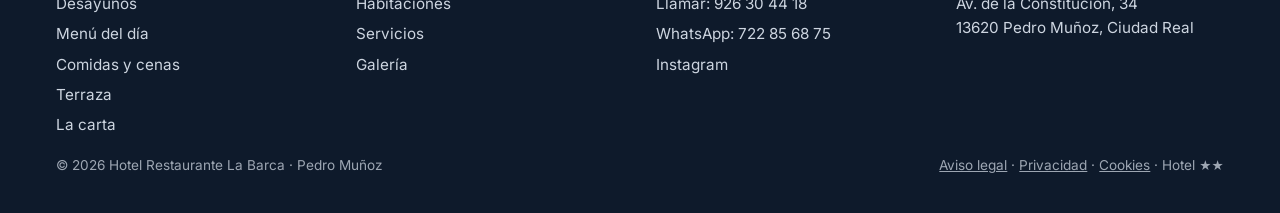
==== commit 371b773f: "Logo nuevo en el encabezado e icono de pestaña; teléfono fijo para llamadas y WhatsApp aparte Co-Aut" ====
--- a/index.html
+++ b/index.html
@@ -8,6 +8,18 @@
 <title>Hotel Restaurante La Barca · Pedro Muñoz</title>
 <meta name="description" content="Hotel de dos estrellas y restaurante en Pedro Muñoz (Ciudad Real). Desayunos, hamburguesas, ensaladas, tostas, platos combinados, postres caseros y dieciséis habitaciones con parking gratuito.">
 <link rel="canonical" href="https://hotelrestaurantelabarca.es/">
+<meta property="og:type" content="website">
+<meta property="og:site_name" content="Hotel Restaurante La Barca">
+<meta property="og:locale" content="es_ES">
+<meta property="og:url" content="https://hotelrestaurantelabarca.es/">
+<meta property="og:title" content="Hotel Restaurante La Barca · Pedro Muñoz">
+<meta property="og:description" content="Hotel de dos estrellas y restaurante en Pedro Muñoz. Menú, carta, habitaciones con parking gratis. Tel. 926 30 44 18 · WhatsApp 722 85 68 75.">
+<meta property="og:image" content="https://hotelrestaurantelabarca.es/img/og-la-barca.jpg">
+<meta property="og:image:type" content="image/jpeg">
+<meta property="og:image:width" content="1200">
+<meta property="og:image:height" content="630">
+<meta property="og:image:alt" content="La Barca, hotel y restaurante en Pedro Muñoz">
+<meta name="twitter:card" content="summary_large_image">
 <script type="application/ld+json">
 {
  "@context": "https://schema.org",
@@ -16,7 +28,7 @@
    "@type": "Hotel",
    "@id": "https://hotelrestaurantelabarca.es/#hotel",
    "name": "Hotel La Barca",
-   "telephone": "+34722856875",
+   "telephone": "+34926304418",
    "address": {
     "@type": "PostalAddress",
     "streetAddress": "Av. de la Constitución, 34",
@@ -43,7 +55,7 @@
    "@type": "Restaurant",
    "@id": "https://hotelrestaurantelabarca.es/#restaurante",
    "name": "Restaurante La Barca",
-   "telephone": "+34722856875",
+   "telephone": "+34926304418",
    "address": {
     "@type": "PostalAddress",
     "streetAddress": "Av. de la Constitución, 34",
@@ -94,6 +106,10 @@
  ]
 }
 </script>
+<link rel="icon" href="favicon.ico" sizes="any">
+<link rel="icon" type="image/png" sizes="48x48" href="img/icono-48.png">
+<link rel="icon" type="image/png" sizes="192x192" href="img/icono-192.png">
+<link rel="apple-touch-icon" href="img/apple-touch-icon.png">
 <meta name="theme-color" content="#15263d">
 <link href="fonts.css" rel="stylesheet">
 <style>
@@ -156,8 +172,8 @@
 .bar .w { display: flex; align-items: center; justify-content: space-between; gap: 20px; max-width: none; }
 .bar.solid { background: rgba(21,38,61,.93); -webkit-backdrop-filter: blur(14px); backdrop-filter: blur(14px); padding-block: 12px; }
 .logo { display: flex; flex-direction: column; text-decoration: none; line-height: 1; }
-.logo b { font-family: var(--goth); font-weight: 400; font-size: 2rem; }
-.logo span { font-size: .72rem; letter-spacing: .02em; opacity: .75; margin-top: 4px; }
+.logo img { display: block; height: 76px; width: auto; transition: height 400ms var(--ease); }
+.bar.solid .logo img { height: 58px; }
 .nav { display: flex; align-items: center; gap: clamp(18px, 2.4vw, 36px); font-size: .95rem; }
 .nav a:not(.btn) { text-decoration: none; position: relative; padding-block: 6px; }
 .nav a:not(.btn)::after { content: ""; position: absolute; left: 0; right: 0; bottom: 0; height: 1px; background: currentColor; transform: scaleX(0); transform-origin: right; transition: transform 400ms var(--ease); }
@@ -440,7 +456,7 @@
   .grid { grid-template-columns: repeat(2, 1fr); }
 }
 @media (max-width: 760px) {
-  .logo b { font-size: 1.7rem; }
+  .logo img { height: 60px; } .bar.solid .logo img { height: 50px; }
   .nav .tel, .bar .btn { display: none; }
   .burger { display: grid; }
   .hero__in { padding-top: 110px; }
@@ -482,14 +498,14 @@
 
 <header class="bar" id="bar">
   <div class="w">
-    <a class="logo" href="#inicio" aria-label="Hotel Restaurante La Barca, inicio"><b>La Barca</b><span>Hotel · Restaurante</span></a>
+    <a class="logo" href="#inicio" aria-label="Hotel Restaurante La Barca, inicio"><img src="img/logo-la-barca.png" width="268" height="228" alt="La Barca · Pedro Muñoz"></a>
     <nav class="nav" aria-label="Principal">
       <a class="hide" href="#restaurante">Restaurante</a>
       <a class="hide" href="#carta">Carta</a>
       <a class="hide" href="#hotel">Hotel</a>
       <a class="hide" href="#galeria">Galería</a>
       <a class="hide" href="#contacto">Contacto</a>
-      <a class="tel" href="tel:+34722856875">722 85 68 75</a>
+      <a class="tel" href="tel:+34926304418">926 30 44 18</a>
       <a class="btn" href="#reservar">Reservar</a>
       <button class="burger" id="burger" aria-label="Abrir menú" aria-controls="mnav" aria-expanded="false"><svg viewBox="0 0 24 24" fill="none" stroke="currentColor" stroke-width="2"><path d="M4 8h16M4 16h16"/></svg></button>
     </nav>
@@ -499,7 +515,7 @@
 <div class="mnav" id="mnav" aria-hidden="true">
   <button class="close" id="mclose" aria-label="Cerrar menú"><svg viewBox="0 0 24 24" fill="none" stroke="currentColor" stroke-width="2"><path d="M6 6l12 12M18 6 6 18"/></svg></button>
   <a href="#restaurante">Restaurante</a><a href="#carta">Carta</a><a href="#hotel">Hotel</a><a href="#galeria">Galería</a><a href="#contacto">Contacto</a>
-  <a class="btn" href="tel:+34722856875"><svg><use href="#phone"/></svg>722 85 68 75</a>
+  <a class="btn" href="tel:+34926304418"><svg><use href="#phone"/></svg>926 30 44 18</a>
 </div>
 
 <main>
@@ -593,7 +609,7 @@
 
       <div class="rest-cta up">
         <div><h3>¿Le guardamos mesa?</h3><p>Llámenos para reservar o para preguntar el menú de hoy. Grupos y celebraciones, consúltenos.</p></div>
-        <div class="btns"><a class="btn" href="tel:+34722856875"><svg><use href="#phone"/></svg>722 85 68 75</a><a class="btn btn--ghost" href="https://wa.me/34722856875?text=Hola%2C%20quer%C3%ADa%20reservar%20mesa%20en%20La%20Barca" target="_blank" rel="noopener"><svg><use href="#wa"/></svg>WhatsApp</a></div>
+        <div class="btns"><a class="btn" href="tel:+34926304418"><svg><use href="#phone"/></svg>926 30 44 18</a><a class="btn btn--ghost" href="https://wa.me/34722856875?text=Hola%2C%20quer%C3%ADa%20reservar%20mesa%20en%20La%20Barca" target="_blank" rel="noopener"><svg><use href="#wa"/></svg>WhatsApp</a></div>
       </div>
     </div>
   </section>
@@ -647,6 +663,7 @@
         <figure data-c="hotel" class="up" style="--i:0"><img src="img/hab-triple-nueva.jpg" alt="Habitación triple"><figcaption>Habitación triple</figcaption></figure>
         <figure data-c="hotel" class="up" style="--i:1"><img src="img/hab-individual.jpg" alt="Habitación individual"><figcaption>Habitación individual</figcaption></figure>
         <figure data-c="hotel" class="up" style="--i:2"><img src="img/bano-nuevo.jpg" alt="Baño con lavabo e inodoro"><figcaption>El baño</figcaption></figure>
+        <figure data-c="hotel" class="up" style="--i:0"><img src="img/bano-con-banera.jpg" alt="Baño con bañera y mampara"><figcaption>Baño con bañera</figcaption></figure>
       </div>
     </div>
   </section>
@@ -659,7 +676,8 @@
       <div class="contact__grid">
         <div class="map up" id="map" data-src="https://maps.google.com/maps?q=Hotel%20Restaurante%20La%20Barca%2C%20Av.%20de%20la%20Constituci%C3%B3n%2034%2C%2013620%20Pedro%20Mu%C3%B1oz&amp;z=16&amp;output=embed"><div class="map__gate"><svg viewBox="0 0 24 24" aria-hidden="true"><path d="M12 21s-7-6.2-7-11.5A7 7 0 0 1 19 9.5C19 14.8 12 21 12 21z" fill="none" stroke="currentColor" stroke-width="1.6"/><circle cx="12" cy="9.5" r="2.5" fill="none" stroke="currentColor" stroke-width="1.6"/></svg><p class="map__t">Av. de la Constitución, 34 · Pedro Muñoz</p><p class="map__s">El mapa es de Google y, al cargarlo, Google puede usar cookies. <a href="cookies.html">Más información</a></p><div class="map__b"><button class="btn btn--dark" type="button" id="mapLoad">Ver mapa</button><a class="btn btn--ghost" href="https://www.google.com/maps/search/?api=1&amp;query=Hotel%20Restaurante%20La%20Barca%2C%20Av.%20de%20la%20Constituci%C3%B3n%2034%2C%20Pedro%20Mu%C3%B1oz" target="_blank" rel="noopener">Abrir en Google Maps</a></div></div></div>
         <div class="card-info up" style="--i:1">
-          <div><small>Teléfono y WhatsApp</small><a class="tel" href="tel:+34722856875">722 85 68 75</a></div>
+          <div><small>Teléfono fijo · llamadas</small><a class="tel" href="tel:+34926304418">926 30 44 18</a></div>
+          <div><small>WhatsApp · solo mensajes</small><a class="tel" href="https://wa.me/34722856875" target="_blank" rel="noopener">722 85 68 75</a></div>
           <div id="horario"><small>Horario del restaurante y bar</small><table class="hours" id="hoursTable"><caption class="sr">Horario semanal</caption><tbody></tbody></table></div>
           <div><small>Dirección</small><address>Av. de la Constitución, 34<br>13620 Pedro Muñoz, Ciudad Real</address></div>
           <div class="btns"><a class="btn" href="https://www.google.com/maps/dir/?api=1&destination=Hotel%20Restaurante%20La%20Barca%2C%20Pedro%20Mu%C3%B1oz" target="_blank" rel="noopener">Cómo llegar <svg><use href="#arr"/></svg></a><a class="btn btn--ghost" href="https://wa.me/34722856875" target="_blank" rel="noopener"><svg><use href="#wa"/></svg>WhatsApp</a></div>
@@ -682,14 +700,14 @@
     <div class="foot__row">
       <div><h4>Restaurante</h4><ul><li><a href="#restaurante">Desayunos</a></li><li><a href="#restaurante">Menú del día</a></li><li><a href="#restaurante">Comidas y cenas</a></li><li><a href="#restaurante">Terraza</a></li><li><a href="#carta">La carta</a></li></ul></div>
       <div><h4>Hotel</h4><ul><li><a href="#hotel">Habitaciones</a></li><li><a href="#hotel">Servicios</a></li><li><a href="#galeria">Galería</a></li></ul></div>
-      <div><h4>Contacto</h4><ul><li><a href="tel:+34722856875">722 85 68 75</a></li><li><a href="https://wa.me/34722856875" target="_blank" rel="noopener">WhatsApp</a></li><li><a href="https://www.instagram.com/hotel.restaurante.labarca/" target="_blank" rel="noopener">Instagram</a></li></ul></div>
+      <div><h4>Contacto</h4><ul><li><a href="tel:+34926304418">Llamar: 926 30 44 18</a></li><li><a href="https://wa.me/34722856875" target="_blank" rel="noopener">WhatsApp: 722 85 68 75</a></li><li><a href="https://www.instagram.com/hotel.restaurante.labarca/" target="_blank" rel="noopener">Instagram</a></li></ul></div>
       <div><h4>Dónde</h4><p>Av. de la Constitución, 34<br>13620 Pedro Muñoz, Ciudad Real</p></div>
     </div>
     <div class="foot__end"><span>© <span id="year">2026</span> Hotel Restaurante La Barca · Pedro Muñoz</span><span><a href="aviso-legal.html">Aviso legal</a> · <a href="privacidad.html">Privacidad</a> · <a href="cookies.html">Cookies</a> · Hotel ★★</span></div>
   </div>
 </footer>
 
-<div class="float"><a href="tel:+34722856875" aria-label="Llamar"><svg><use href="#phone"/></svg></a><a href="https://wa.me/34722856875" target="_blank" rel="noopener" aria-label="WhatsApp"><svg><use href="#wa"/></svg></a></div>
+<div class="float"><a href="tel:+34926304418" aria-label="Llamar al 926 30 44 18"><svg><use href="#phone"/></svg></a><a href="https://wa.me/34722856875" target="_blank" rel="noopener" aria-label="WhatsApp"><svg><use href="#wa"/></svg></a></div>
 
 <div class="lb" id="lb" role="dialog" aria-modal="true" aria-label="Foto ampliada">
   <button class="x" id="lbx" aria-label="Cerrar"><svg viewBox="0 0 24 24" fill="none" stroke="currentColor" stroke-width="2"><path d="M6 6l12 12M18 6 6 18"/></svg></button>
